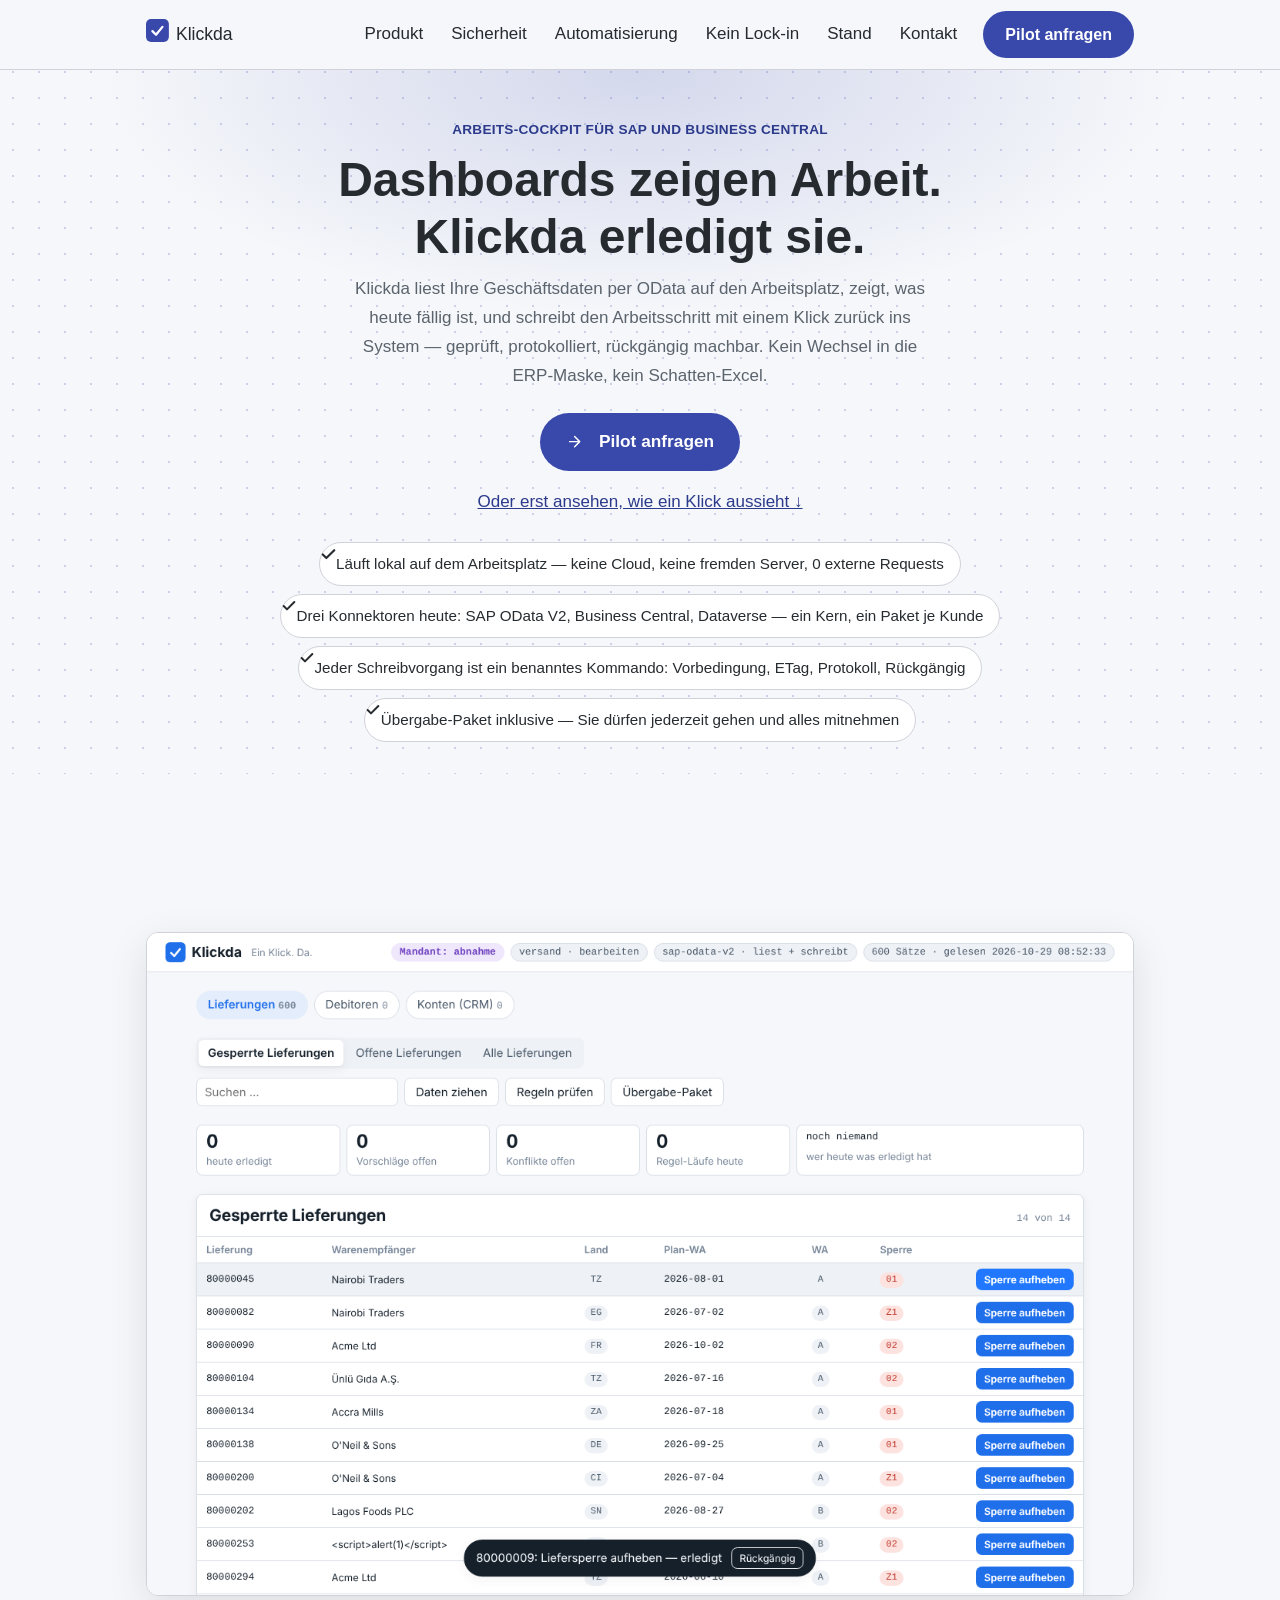
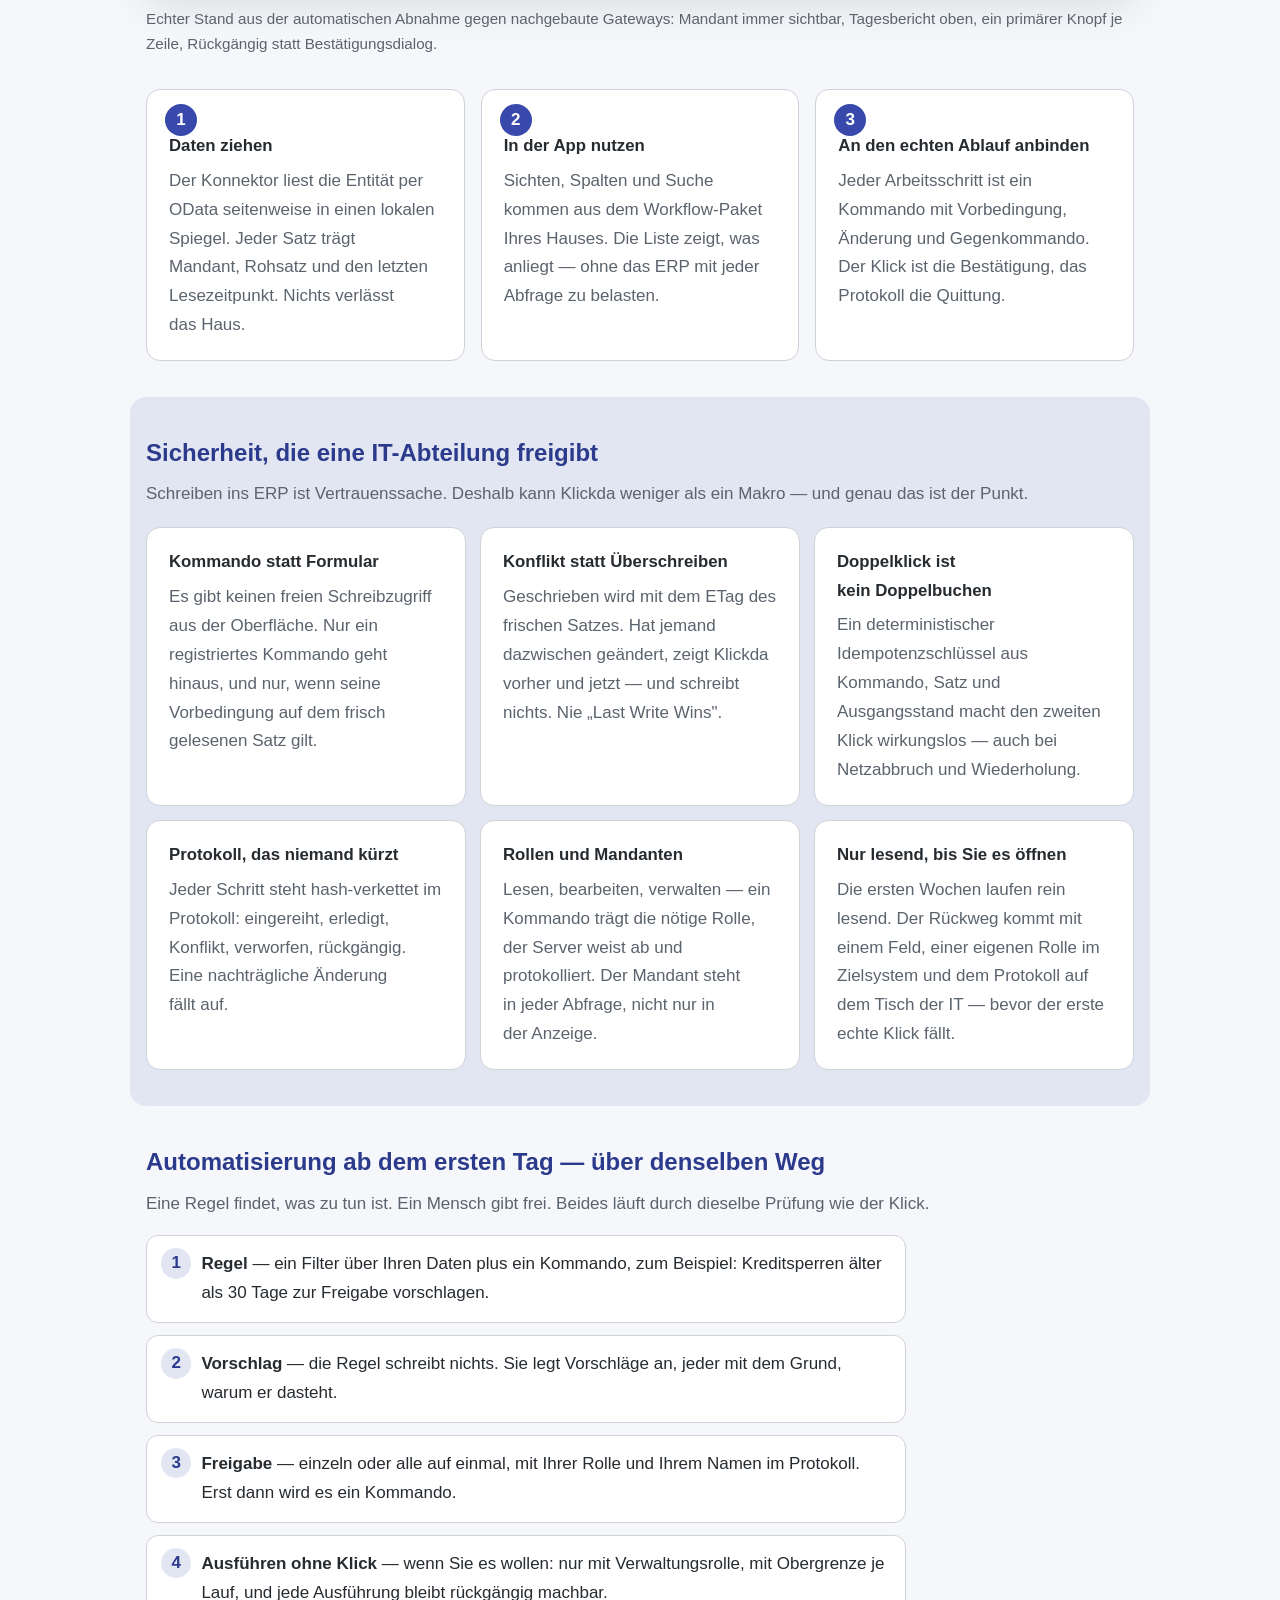
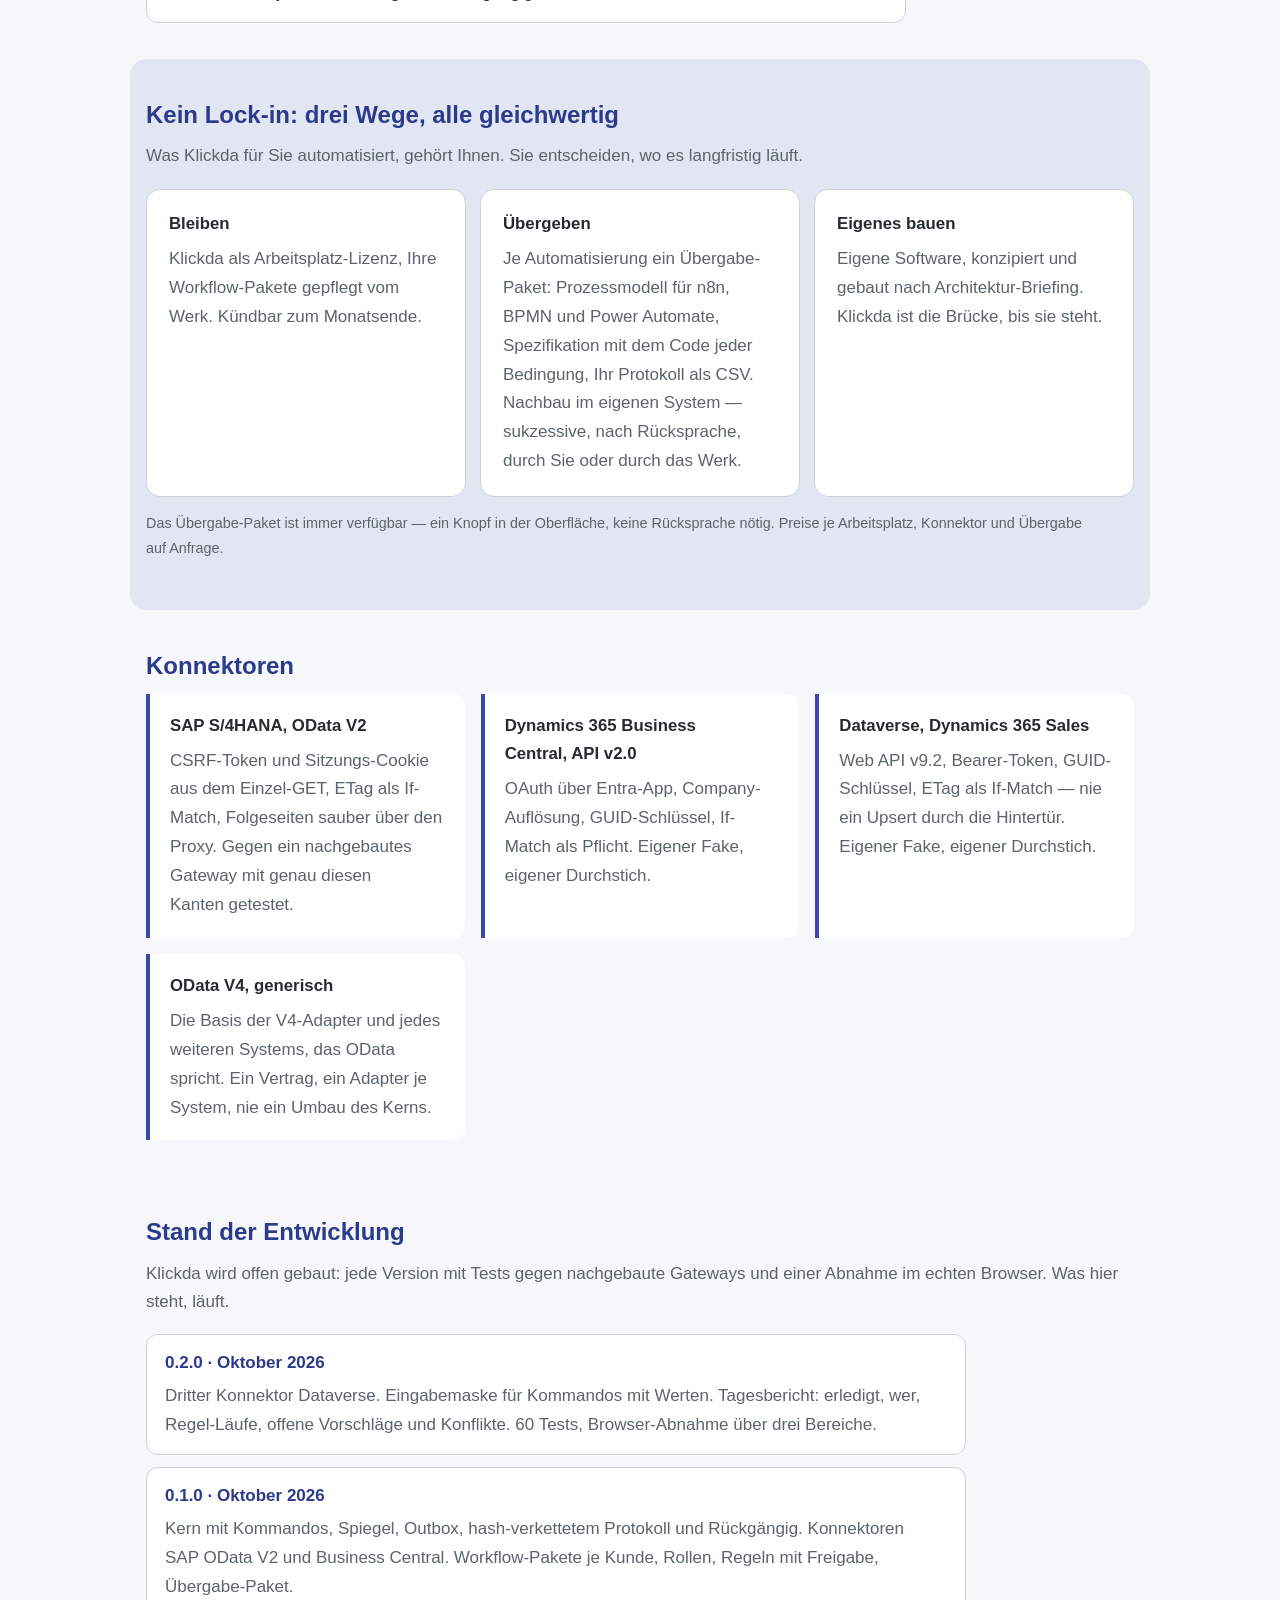
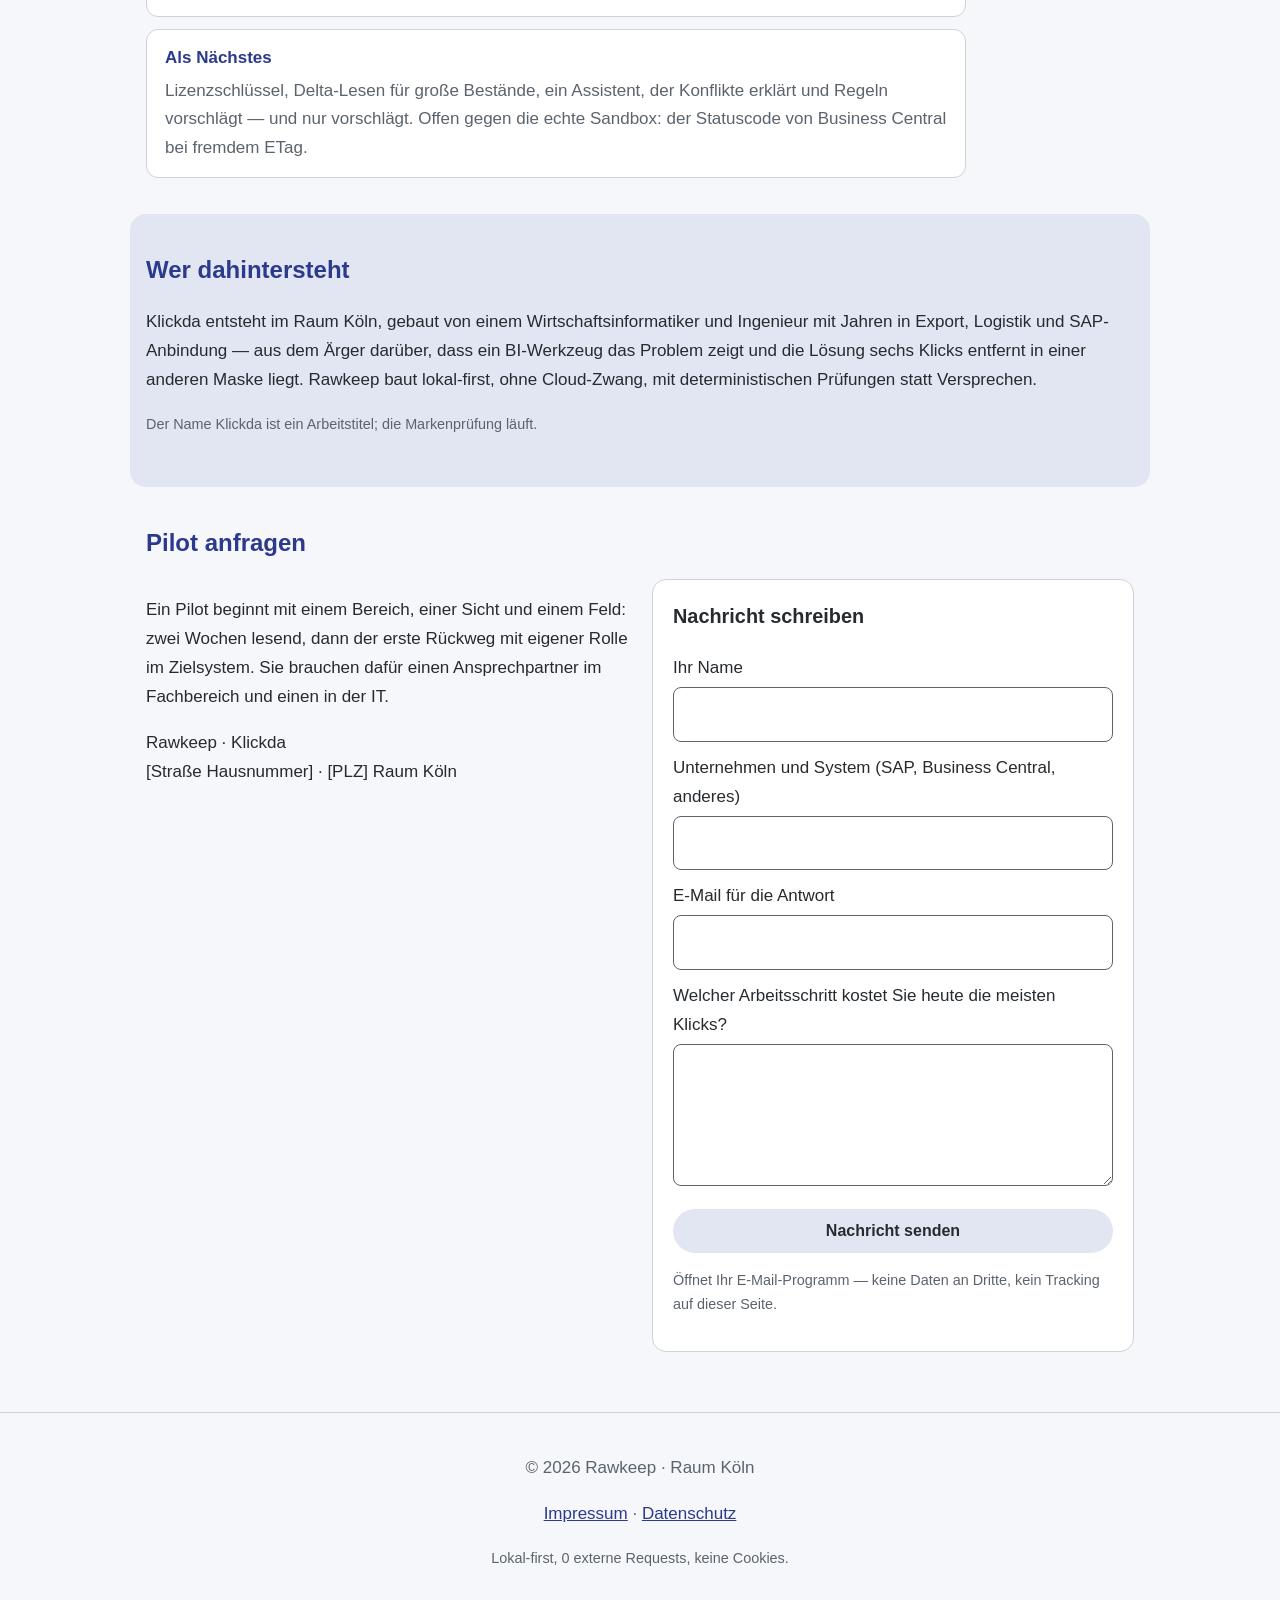
==== index.html @ 349f9cc8 "feat: Stand 0.2.0 — Dataverse, Tagesbericht, Abschnitt Stand der Entwicklung Co-Authored-By: Claude " ====
<!doctype html>
<html lang="de">
<head>
  <meta charset="utf-8">
  <meta name="viewport" content="width=device-width, initial-scale=1">
  <title>Klickda — Ein Klick. Da.</title>
  <meta name="description" content="Klickda liest Ihre SAP- und Business-Central-Daten lokal, zeigt, was heute fällig ist, und erledigt es mit einem Klick — geprüft, protokolliert, rückgängig machbar. Mit Übergabe-Paket: Sie dürfen gehen.">
  <meta property="og:title" content="Klickda — Ein Klick. Da.">
  <meta property="og:description" content="Dashboards zeigen Arbeit. Klickda erledigt sie — per OData zurück ins SAP oder Business Central, geprüft und rückgängig machbar. Kein Lock-in.">
  <meta property="og:type" content="website">
  <link rel="icon" href="favicon.svg" type="image/svg+xml">
  <link rel="manifest" href="site.webmanifest">
  <link rel="stylesheet" href="effects.css">
  <link rel="stylesheet" href="modern.css">
  <link rel="stylesheet" href="styles.css">
  <noscript><style>[data-reveal] { opacity: 1 !important; transform: none !important; }</style></noscript>
  <script type="application/ld+json">
  {
    "@context": "https://schema.org",
    "@type": "WebSite",
    "name": "Klickda",
    "url": "https://rawkeep.github.io/klickda-site/",
    "description": "Arbeits-Cockpit mit OData-Rückweg für SAP und Microsoft Dynamics 365 Business Central.",
    "inLanguage": "de"
  }
  </script>
</head>
<body>
<a class="skip" href="#produkt">Zum Inhalt springen</a>

<header class="kopf" data-nav-shrink>
  <div class="zeile">
    <a class="marke" href="#start" aria-label="Klickda — zur Startseite"><svg class="icon icon-marke" viewBox="0 0 32 32" aria-hidden="true"><rect width="32" height="32" rx="7" fill="currentColor"/><path d="M9 17l5 5 9-11" fill="none" stroke="#fff" stroke-width="3.2" stroke-linecap="round" stroke-linejoin="round"/></svg>Klickda</a>
    <nav aria-label="Hauptnavigation" class="nav" id="nav">
      <a href="#produkt">Produkt</a>
      <a href="#sicherheit">Sicherheit</a>
      <a href="#automatisierung">Automatisierung</a>
      <a href="#wege">Kein Lock-in</a>
      <a href="#stand">Stand</a>
      <a href="#kontakt">Kontakt</a>
    </nav>
    <a class="knopf knopf-primaer kopf-cta" href="#kontakt">Pilot anfragen</a>
    <button class="nav-schalter" aria-expanded="false" aria-controls="nav" id="navSchalter">
      <span class="sr-only">Menü öffnen</span><svg class="icon" viewBox="0 0 24 24" fill="none" stroke="currentColor" stroke-width="2" stroke-linecap="round" aria-hidden="true"><path d="M3 6h18M3 12h18M3 18h18"/></svg>
    </button>
  </div>
</header>

<main id="start">

  <section class="held parallax-buehne bg-glow">
    <div class="bg-punkte" data-parallax="0.25" aria-hidden="true"></div>
    <div class="inhalt">
      <p class="held-ueberzeile">Arbeits-Cockpit für SAP und Business Central</p>
      <h1>Dashboards zeigen Arbeit.<br>Klickda erledigt sie.</h1>
      <p class="held-text">Klickda liest Ihre Geschäftsdaten per OData auf den Arbeitsplatz, zeigt, was heute fällig ist, und schreibt den Arbeitsschritt mit einem Klick zurück ins System — geprüft, protokolliert, rückgängig machbar. Kein Wechsel in die ERP-Maske, kein Schatten-Excel.</p>
      <p class="held-aktion">
        <a class="knopf knopf-primaer knopf-gross" href="#kontakt"><svg class="icon" viewBox="0 0 24 24" fill="none" stroke="currentColor" stroke-width="2" stroke-linecap="round" stroke-linejoin="round" aria-hidden="true"><path d="M5 12h14M12 5l7 7-7 7"/></svg>Pilot anfragen</a>
      </p>
      <p class="held-neben"><a href="#produkt">Oder erst ansehen, wie ein Klick aussieht ↓</a></p>
      <ul class="vertrauen" aria-label="Das zeichnet Klickda aus">
        <li>Läuft lokal auf dem Arbeitsplatz — keine Cloud, keine fremden Server, 0 externe Requests</li>
        <li>Drei Konnektoren heute: SAP OData V2, Business Central, Dataverse — ein Kern, ein Paket je Kunde</li>
        <li>Jeder Schreibvorgang ist ein benanntes Kommando: Vorbedingung, ETag, Protokoll, Rückgängig</li>
        <li>Übergabe-Paket inklusive — Sie dürfen jederzeit gehen und alles mitnehmen</li>
      </ul>
    </div>
  </section>

  <section class="abschnitt" id="produkt">
    <h2 data-reveal>So sieht ein Klick aus</h2>
    <p class="abschnitt-intro" data-reveal>Eine gesperrte Lieferung, ein Knopf „Sperre aufheben", ein Protokolleintrag — und ein „Rückgängig", das die alte Sperre wieder setzt. Keine Nachfrage, kein Formular.</p>
    <figure class="bild" data-reveal>
      <img src="klickda-cockpit.png" width="1280" height="860" alt="Klickda-Oberfläche: Liste gesperrter Lieferungen mit Mandant-Chip, Sichten, Suche und je Zeile dem Knopf „Sperre aufheben"; unten ein Hinweis „Lieferung 80000009: Liefersperre aufheben — erledigt" mit Rückgängig-Knopf." loading="lazy">
      <figcaption>Echter Stand aus der automatischen Abnahme gegen nachgebaute Gateways: Mandant immer sichtbar, Tagesbericht oben, ein primärer Knopf je Zeile, Rückgängig statt Bestätigungsdialog.</figcaption>
    </figure>
    <div class="stufen">
      <article class="karte lift stufe" data-reveal>
        <span class="stufe-nr" aria-hidden="true">1</span>
        <h3>Daten ziehen</h3>
        <p>Der Konnektor liest die Entität per OData seitenweise in einen lokalen Spiegel. Jeder Satz trägt Mandant, Rohsatz und den letzten Lesezeitpunkt. Nichts verlässt das Haus.</p>
      </article>
      <article class="karte lift stufe" data-reveal data-delay="1">
        <span class="stufe-nr" aria-hidden="true">2</span>
        <h3>In der App nutzen</h3>
        <p>Sichten, Spalten und Suche kommen aus dem Workflow-Paket Ihres Hauses. Die Liste zeigt, was anliegt — ohne das ERP mit jeder Abfrage zu belasten.</p>
      </article>
      <article class="karte lift stufe" data-reveal data-delay="2">
        <span class="stufe-nr" aria-hidden="true">3</span>
        <h3>An den echten Ablauf anbinden</h3>
        <p>Jeder Arbeitsschritt ist ein Kommando mit Vorbedingung, Änderung und Gegenkommando. Der Klick ist die Bestätigung, das Protokoll die Quittung.</p>
      </article>
    </div>
  </section>

  <section class="abschnitt abschnitt-hell" id="sicherheit">
    <h2 data-reveal>Sicherheit, die eine IT-Abteilung freigibt</h2>
    <p class="abschnitt-intro" data-reveal>Schreiben ins ERP ist Vertrauenssache. Deshalb kann Klickda weniger als ein Makro — und genau das ist der Punkt.</p>
    <div class="karten karten-sechs">
      <article class="karte" data-reveal><h3>Kommando statt Formular</h3><p>Es gibt keinen freien Schreibzugriff aus der Oberfläche. Nur ein registriertes Kommando geht hinaus, und nur, wenn seine Vorbedingung auf dem frisch gelesenen Satz gilt.</p></article>
      <article class="karte" data-reveal data-delay="1"><h3>Konflikt statt Überschreiben</h3><p>Geschrieben wird mit dem ETag des frischen Satzes. Hat jemand dazwischen geändert, zeigt Klickda vorher und jetzt — und schreibt nichts. Nie „Last Write Wins".</p></article>
      <article class="karte" data-reveal data-delay="2"><h3>Doppelklick ist kein Doppelbuchen</h3><p>Ein deterministischer Idempotenzschlüssel aus Kommando, Satz und Ausgangsstand macht den zweiten Klick wirkungslos — auch bei Netzabbruch und Wiederholung.</p></article>
      <article class="karte" data-reveal><h3>Protokoll, das niemand kürzt</h3><p>Jeder Schritt steht hash-verkettet im Protokoll: eingereiht, erledigt, Konflikt, verworfen, rückgängig. Eine nachträgliche Änderung fällt auf.</p></article>
      <article class="karte" data-reveal data-delay="1"><h3>Rollen und Mandanten</h3><p>Lesen, bearbeiten, verwalten — ein Kommando trägt die nötige Rolle, der Server weist ab und protokolliert. Der Mandant steht in jeder Abfrage, nicht nur in der Anzeige.</p></article>
      <article class="karte" data-reveal data-delay="2"><h3>Nur lesend, bis Sie es öffnen</h3><p>Die ersten Wochen laufen rein lesend. Der Rückweg kommt mit einem Feld, einer eigenen Rolle im Zielsystem und dem Protokoll auf dem Tisch der IT — bevor der erste echte Klick fällt.</p></article>
    </div>
  </section>

  <section class="abschnitt" id="automatisierung">
    <h2 data-reveal>Automatisierung ab dem ersten Tag — über denselben Weg</h2>
    <p class="abschnitt-intro" data-reveal>Eine Regel findet, was zu tun ist. Ein Mensch gibt frei. Beides läuft durch dieselbe Prüfung wie der Klick.</p>
    <ol class="ablauf" data-reveal>
      <li><strong>Regel</strong> — ein Filter über Ihren Daten plus ein Kommando, zum Beispiel: Kreditsperren älter als 30 Tage zur Freigabe vorschlagen.</li>
      <li><strong>Vorschlag</strong> — die Regel schreibt nichts. Sie legt Vorschläge an, jeder mit dem Grund, warum er dasteht.</li>
      <li><strong>Freigabe</strong> — einzeln oder alle auf einmal, mit Ihrer Rolle und Ihrem Namen im Protokoll. Erst dann wird es ein Kommando.</li>
      <li><strong>Ausführen ohne Klick</strong> — wenn Sie es wollen: nur mit Verwaltungsrolle, mit Obergrenze je Lauf, und jede Ausführung bleibt rückgängig machbar.</li>
    </ol>
  </section>

  <section class="abschnitt abschnitt-hell" id="wege">
    <h2 data-reveal>Kein Lock-in: drei Wege, alle gleichwertig</h2>
    <p class="abschnitt-intro" data-reveal>Was Klickda für Sie automatisiert, gehört Ihnen. Sie entscheiden, wo es langfristig läuft.</p>
    <div class="karten">
      <article class="karte lift" data-reveal>
        <h3>Bleiben</h3>
        <p>Klickda als Arbeitsplatz-Lizenz, Ihre Workflow-Pakete gepflegt vom Werk. Kündbar zum Monatsende.</p>
      </article>
      <article class="karte lift" data-reveal data-delay="1">
        <h3>Übergeben</h3>
        <p>Je Automatisierung ein Übergabe-Paket: Prozessmodell für n8n, BPMN und Power Automate, Spezifikation mit dem Code jeder Bedingung, Ihr Protokoll als CSV. Nachbau im eigenen System — sukzessive, nach Rücksprache, durch Sie oder durch das Werk.</p>
      </article>
      <article class="karte lift" data-reveal data-delay="2">
        <h3>Eigenes bauen</h3>
        <p>Eigene Software, konzipiert und gebaut nach Architektur-Briefing. Klickda ist die Brücke, bis sie steht.</p>
      </article>
    </div>
    <p class="hinweis-klein" data-reveal>Das Übergabe-Paket ist immer verfügbar — ein Knopf in der Oberfläche, keine Rücksprache nötig. Preise je Arbeitsplatz, Konnektor und Übergabe auf Anfrage.</p>
  </section>

  <section class="abschnitt" id="konnektoren">
    <h2 data-reveal>Konnektoren</h2>
    <div class="konnektoren" data-reveal>
      <div class="konnektor"><h3>SAP S/4HANA, OData V2</h3><p>CSRF-Token und Sitzungs-Cookie aus dem Einzel-GET, ETag als If-Match, Folgeseiten sauber über den Proxy. Gegen ein nachgebautes Gateway mit genau diesen Kanten getestet.</p></div>
      <div class="konnektor"><h3>Dynamics 365 Business Central, API v2.0</h3><p>OAuth über Entra-App, Company-Auflösung, GUID-Schlüssel, If-Match als Pflicht. Eigener Fake, eigener Durchstich.</p></div>
      <div class="konnektor"><h3>Dataverse, Dynamics 365 Sales</h3><p>Web API v9.2, Bearer-Token, GUID-Schlüssel, ETag als If-Match — nie ein Upsert durch die Hintertür. Eigener Fake, eigener Durchstich.</p></div>
      <div class="konnektor"><h3>OData V4, generisch</h3><p>Die Basis der V4-Adapter und jedes weiteren Systems, das OData spricht. Ein Vertrag, ein Adapter je System, nie ein Umbau des Kerns.</p></div>
    </div>
  </section>

  <section class="abschnitt" id="stand">
    <h2 data-reveal>Stand der Entwicklung</h2>
    <p class="abschnitt-intro" data-reveal>Klickda wird offen gebaut: jede Version mit Tests gegen nachgebaute Gateways und einer Abnahme im echten Browser. Was hier steht, läuft.</p>
    <dl class="stand" data-reveal>
      <div><dt>0.2.0 · Oktober 2026</dt><dd>Dritter Konnektor Dataverse. Eingabemaske für Kommandos mit Werten. Tagesbericht: erledigt, wer, Regel-Läufe, offene Vorschläge und Konflikte. 60 Tests, Browser-Abnahme über drei Bereiche.</dd></div>
      <div><dt>0.1.0 · Oktober 2026</dt><dd>Kern mit Kommandos, Spiegel, Outbox, hash-verkettetem Protokoll und Rückgängig. Konnektoren SAP OData V2 und Business Central. Workflow-Pakete je Kunde, Rollen, Regeln mit Freigabe, Übergabe-Paket.</dd></div>
      <div><dt>Als Nächstes</dt><dd>Lizenzschlüssel, Delta-Lesen für große Bestände, ein Assistent, der Konflikte erklärt und Regeln vorschlägt — und nur vorschlägt. Offen gegen die echte Sandbox: der Statuscode von Business Central bei fremdem ETag.</dd></div>
    </dl>
  </section>

  <section class="abschnitt abschnitt-hell" id="ueber">
    <h2 data-reveal>Wer dahintersteht</h2>
    <p data-reveal>Klickda entsteht im Raum Köln, gebaut von einem Wirtschaftsinformatiker und Ingenieur mit Jahren in Export, Logistik und SAP-Anbindung — aus dem Ärger darüber, dass ein BI-Werkzeug das Problem zeigt und die Lösung sechs Klicks entfernt in einer anderen Maske liegt. Rawkeep baut lokal-first, ohne Cloud-Zwang, mit deterministischen Prüfungen statt Versprechen.</p>
    <p data-reveal class="hinweis-klein">Der Name Klickda ist ein Arbeitstitel; die Markenprüfung läuft.</p>
  </section>

  <section class="abschnitt" id="kontakt">
    <h2 data-reveal>Pilot anfragen</h2>
    <div class="kontakt-raster">
      <div data-reveal>
        <p>Ein Pilot beginnt mit einem Bereich, einer Sicht und einem Feld: zwei Wochen lesend, dann der erste Rückweg mit eigener Rolle im Zielsystem. Sie brauchen dafür einen Ansprechpartner im Fachbereich und einen in der IT.</p>
        <address>
          Rawkeep · Klickda<br>
          [Straße Hausnummer] · [PLZ] Raum Köln
        </address>
      </div>
      <form class="formular" data-schutz action="mailto:[E-Mail eintragen]" method="post" enctype="text/plain" data-reveal>
        <h3>Nachricht schreiben</h3>
        <label for="fName">Ihr Name</label>
        <input id="fName" name="name" type="text" autocomplete="name" required>
        <label for="fFirma">Unternehmen und System (SAP, Business Central, anderes)</label>
        <input id="fFirma" name="firma" type="text" autocomplete="organization" required>
        <label for="fMail">E-Mail für die Antwort</label>
        <input id="fMail" name="email" type="email" autocomplete="email" required>
        <label for="fMsg">Welcher Arbeitsschritt kostet Sie heute die meisten Klicks?</label>
        <textarea id="fMsg" name="nachricht" rows="4"></textarea>
        <button class="knopf knopf-sekundaer" type="submit">Nachricht senden</button>
        <p class="hinweis-klein">Öffnet Ihr E-Mail-Programm — keine Daten an Dritte, kein Tracking auf dieser Seite.</p>
      </form>
    </div>
  </section>

</main>

<footer class="fuss">
  <p>© <span id="jahr">2026</span> Rawkeep · Raum Köln</p>
  <p><a href="impressum.html">Impressum</a> · <a href="datenschutz.html">Datenschutz</a></p>
  <p class="hinweis-klein">Lokal-first, 0 externe Requests, keine Cookies.</p>
</footer>

<script src="main.js"></script>
<script src="effects.js" defer></script>
<script src="formular-schutz.js" defer></script>
</body>
</html>
---- effects.css ----
/* Rawkeep Design-Kit — Basis-Styles zu effects.js + Hintergrund-Muster.
   Alles über CSS-Variablen themebar; kein externes Asset, kein CDN.

   Muster-Klassen erwarten zwei Variablen im :root des Projekts:
     --kit-akzent   (Musterfarbe, z. B. Markenfarbe)
     --kit-flaeche  (Hintergrund-Grundton) */

/* ── Scroll-Reveal ─────────────────────────────────────────────────── */
[data-reveal] {
  opacity: 0;
  transform: translateY(18px);
  transition: opacity .6s ease, transform .6s ease;
}
[data-reveal].sichtbar { opacity: 1; transform: none; }
@media (prefers-reduced-motion: reduce) {
  [data-reveal] { opacity: 1; transform: none; transition: none; }
}

/* ── Hover-Lift für Karten ─────────────────────────────────────────── */
.lift { transition: transform .25s ease, box-shadow .25s ease; }
.lift:hover {
  transform: translateY(-4px);
  box-shadow: 0 12px 28px rgba(0, 0, 0, .10);
}
@media (prefers-reduced-motion: reduce) { .lift, .lift:hover { transform: none; } }

/* ── Navigation schrumpft beim Scrollen (data-nav-shrink) ──────────── */
[data-nav-shrink] { transition: padding .25s ease, box-shadow .25s ease; }
[data-nav-shrink].geschrumpft { box-shadow: 0 2px 14px rgba(0, 0, 0, .08); }

/* ── Hintergrund-Muster (reine CSS-Gradients — 0 Bytes Bilddaten) ──── */
.bg-verlauf {
  background: linear-gradient(160deg,
    var(--kit-flaeche, #faf7f2) 0%,
    color-mix(in srgb, var(--kit-akzent, #888) 12%, var(--kit-flaeche, #faf7f2)) 55%,
    var(--kit-flaeche, #faf7f2) 100%);
}
.bg-punkte {
  background-image: radial-gradient(
    color-mix(in srgb, var(--kit-akzent, #888) 22%, transparent) 1.5px, transparent 1.5px);
  background-size: 26px 26px;
}
.bg-wellen {
  background-image: repeating-linear-gradient(-35deg,
    color-mix(in srgb, var(--kit-akzent, #888) 8%, transparent) 0 2px,
    transparent 2px 18px);
}
.bg-glow {
  background:
    radial-gradient(60% 50% at 50% 0%,
      color-mix(in srgb, var(--kit-akzent, #888) 18%, transparent), transparent 70%),
    var(--kit-flaeche, #faf7f2);
}

/* ── Parallax-Bühne: Ebenen sauber beschneiden ─────────────────────── */
.parallax-buehne { position: relative; overflow: hidden; }
.parallax-buehne > [data-parallax] {
  position: absolute; inset: -20% 0; z-index: 0; pointer-events: none;
  will-change: transform;
}
.parallax-buehne > .inhalt { position: relative; z-index: 1; }
---- modern.css ----
/* Rawkeep Design-Kit — modern.css (2026)
   ──────────────────────────────────────────────────────────────────────
   Was heutige Browser können und wir bisher liegen ließen. Alles hier ist
   **Progressive Enhancement**: Fehlt ein Feature, sieht die Seite aus wie
   vorher — nichts bricht. Und alles ist nativ: 0 KB Bibliothek, 0 CDN.

   Nach effects.css einbinden:
     <link rel="stylesheet" href="effects.css">
     <link rel="stylesheet" href="modern.css">

   Die vier großen Gewinne:
   1. Scroll-Animationen OHNE JavaScript (animation-timeline) — läuft auf
      dem Compositor, also flüssig auch auf schwachen Geräten.
   2. Dark Mode ab Werk (light-dark()) — eine Zeile statt zwei Paletten.
   3. Weiche Seitenwechsel (View Transitions) — auch ohne Framework.
   4. Typografie, die sich selbst umbricht (text-wrap: balance/pretty).
────────────────────────────────────────────────────────────────────── */

/* ── 0. Farbraum: OKLCH statt HEX ──────────────────────────────────────
   OKLCH ist wahrnehmungsgleich: gleiche Lightness = gleich hell für das
   Auge. Damit lassen sich Paletten rechnerisch ableiten, ohne dass eine
   Stufe „schmutzig" wirkt — bei HEX/HSL passiert genau das.
   Die Marken-Variablen bleiben; hier entstehen nur Ableitungen daraus. */
@supports (color: oklch(0.5 0.1 250)) {
  :root {
    /* Aufhellen/Abdunkeln ohne Farbstich — Basis für Hover, Ränder, Flächen */
    --kit-akzent-hell: color-mix(in oklch, var(--kit-akzent, #888) 55%, white);
    --kit-akzent-dunkel: color-mix(in oklch, var(--kit-akzent, #888) 80%, black);
    --kit-akzent-zart: color-mix(in oklch, var(--kit-akzent, #888) 12%, transparent);
  }
}

/* ── 1. Dark Mode ab Werk ──────────────────────────────────────────────
   light-dark() liefert beide Werte in EINER Deklaration. Voraussetzung ist
   `color-scheme` — das schaltet auch Formularfelder, Scrollbalken und
   Auswahlfarben des Browsers mit um (das vergessen die meisten). */
@supports (color: light-dark(white, black)) {
  :root {
    color-scheme: light dark;
    --kit-flaeche-auto: light-dark(var(--kit-flaeche, #faf7f2), oklch(0.18 0.01 260));
    --kit-tinte-auto: light-dark(oklch(0.25 0.02 260), oklch(0.94 0.01 260));
    --kit-karte-auto: light-dark(white, oklch(0.23 0.012 260));
    --kit-linie-auto: light-dark(oklch(0.9 0.01 60), oklch(0.32 0.012 260));
  }
  /* Opt-in: Klasse ans <html>, dann übernehmen die Flächen den Auto-Wert.
     Bewusst NICHT global erzwungen — bestehende Seiten bleiben unberührt. */
  html.auto-theme body {
    background: var(--kit-flaeche-auto);
    color: var(--kit-tinte-auto);
  }
  html.auto-theme .karte { background: var(--kit-karte-auto); border-color: var(--kit-linie-auto); }
}

/* ── 2. Scroll-Animationen ohne JavaScript ─────────────────────────────
   `animation-timeline: view()` koppelt eine Animation an die Sichtbarkeit
   des Elements. Der Browser rechnet das auf dem Compositor — kein
   IntersectionObserver, kein Scroll-Listener, kein Ruckeln.
   Fallback: Ohne Unterstützung greift weiter effects.js (data-reveal). */
@supports (animation-timeline: view()) {
  @media (prefers-reduced-motion: no-preference) {
    /* Einblenden beim Hereinscrollen — übernimmt data-reveal von effects.js.
       Gleiches Attribut, andere Technik: bestehende Seiten profitieren
       sofort, ohne dass eine Zeile HTML geändert werden muss. */
    [data-reveal] {
      animation: kit-auftauchen linear both;
      animation-timeline: view();
      /* Start, wenn 15 % unterhalb der Kante; fertig bei 40 % Sichtbarkeit */
      animation-range: entry 15% cover 40%;
    }
    /* data-delay staffelt weiterhin — nativ über einen späteren Startpunkt */
    [data-reveal][data-delay="1"] { animation-range: entry 22% cover 46%; }
    [data-reveal][data-delay="2"] { animation-range: entry 29% cover 52%; }

    /* Parallax ohne JS: Ebene wandert langsamer als der Scroll */
    .parallax-buehne > [data-parallax] {
      animation: kit-parallax linear both;
      animation-timeline: view();
      animation-range: cover;
    }

    /* Lesefortschritt am Seitenkopf — eine Zeile statt eines Skripts */
    [data-fortschritt] {
      transform-origin: 0 50%;
      animation: kit-fortschritt linear both;
      animation-timeline: scroll(root block);
    }

    /* Sticky-Szene: Element bleibt stehen und skaliert sanft mit */
    [data-buehne] {
      animation: kit-buehne linear both;
      animation-timeline: view();
      animation-range: entry 0% exit 100%;
    }
  }
}

@keyframes kit-auftauchen {
  from { opacity: 0; transform: translateY(22px); }
  to { opacity: 1; transform: none; }
}
@keyframes kit-parallax {
  from { transform: translateY(-8%); }
  to { transform: translateY(8%); }
}
@keyframes kit-fortschritt {
  from { transform: scaleX(0); }
  to { transform: scaleX(1); }
}
@keyframes kit-buehne {
  from { opacity: 0; transform: scale(0.96); }
  20%, 80% { opacity: 1; transform: none; }
  to { opacity: 0.35; transform: scale(0.98); }
}

/* ── 3. Weiche Seitenwechsel (View Transitions für klassische Seiten) ───
   Gilt für ganz normale Links zwischen HTML-Seiten — kein Framework, kein
   Router. Browser ohne Unterstützung springen wie immer hart um. */
@view-transition { navigation: auto; }

@media (prefers-reduced-motion: no-preference) {
  ::view-transition-old(root) { animation: kit-raus .18s ease both; }
  ::view-transition-new(root) { animation: kit-rein .28s ease both; }
}
@keyframes kit-raus { to { opacity: 0; } }
@keyframes kit-rein { from { opacity: 0; transform: translateY(8px); } }

/* Elemente, die über Seiten hinweg „mitwandern" sollen (Logo, Held-Bild):
   gleicher Name auf beiden Seiten ⇒ der Browser morpht sie ineinander. */
.marke { view-transition-name: marke; }

/* ── 4. Typografie, die sich selbst umbricht ───────────────────────────
   `balance` verteilt Überschriften gleichmäßig auf die Zeilen (max. ~6),
   `pretty` verhindert Schusterjungen im Fließtext. Kostenlos, sofort
   sichtbar — der billigste Qualitätsgewinn überhaupt. */
h1, h2, h3, .held h1, blockquote { text-wrap: balance; }
p, li, figcaption, .abschnitt-intro { text-wrap: pretty; }

/* Fließende Schriftgrößen ohne Media-Queries.
   clamp(Minimum, Wunsch, Maximum) — skaliert stufenlos mit dem Viewport. */
:root {
  --kit-h1: clamp(2rem, 1.4rem + 3vw, 3.4rem);
  --kit-h2: clamp(1.35rem, 1.1rem + 1.2vw, 1.9rem);
  --kit-text: clamp(1rem, 0.97rem + 0.15vw, 1.12rem);
}
.held h1, .fluid h1 { font-size: var(--kit-h1); line-height: 1.12; }
.fluid h2 { font-size: var(--kit-h2); }
.fluid { font-size: var(--kit-text); }

/* ── 5. Container Queries — Komponenten statt Seiten denken ────────────
   Eine Karte weiß nicht, wie breit das Fenster ist — sie soll wissen, wie
   viel Platz SIE hat. Dadurch funktioniert dieselbe Karte in Sidebar und
   Hauptspalte, ohne Sonderfälle. */
@supports (container-type: inline-size) {
  .karten, .preis-raster, .kpi-raster { container-type: inline-size; }

  @container (min-width: 34rem) {
    .karte.breit { display: grid; grid-template-columns: auto 1fr; gap: 1rem; }
  }
  @container (max-width: 22rem) {
    .karte { padding: 14px 16px; }
    .karte h3 { font-size: 1rem; }
  }
}

/* ── 6. Sanftes Erscheinen für Dialoge und Popover ─────────────────────
   @starting-style beschreibt den Zustand VOR dem ersten Frame; zusammen
   mit `transition-behavior: allow-discrete` lassen sich damit Elemente
   animieren, die von display:none kommen — bisher nur mit JS möglich. */
@supports (transition-behavior: allow-discrete) {
  [popover], dialog {
    opacity: 0;
    transform: translateY(6px);
    transition: opacity .2s ease, transform .2s ease, overlay .2s allow-discrete,
      display .2s allow-discrete;
  }
  [popover]:popover-open, dialog[open] { opacity: 1; transform: none; }
  @starting-style {
    [popover]:popover-open, dialog[open] { opacity: 0; transform: translateY(6px); }
  }
}

/* ── 7. Formularfelder, die mitwachsen ─────────────────────────────────
   `field-sizing: content` lässt Textareas mit dem Inhalt wachsen —
   der klassische „Textarea-Resize per JS" entfällt komplett. */
@supports (field-sizing: content) {
  textarea.waechst { field-sizing: content; min-height: 3lh; max-height: 12lh; }
}

/* ── 8. :has() — der Eltern-Selektor ───────────────────────────────────
   Erlaubt Regeln, für die bisher eine JS-Klasse nötig war. */
@supports selector(:has(*)) {
  /* Karte mit Bild bekommt engeren Innenabstand oben */
  .karte:has(> img:first-child) { padding-top: 0; overflow: hidden; }
  /* Formular mit Fehlermeldung hebt sich ab */
  form:has(.formular-meldung[data-art="fehler"]) { outline: 2px solid #c5221f; outline-offset: 4px; }
  /* Menü offen ⇒ Seite nicht scrollen (ohne JS-Klasse am body) */
  body:has(.nav-schalter[aria-expanded="true"]) { overflow: hidden; }
}

/* ── 9. Rendering-Performance für lange Seiten ─────────────────────────
   `content-visibility: auto` überspringt das Rendern von Bereichen weit
   außerhalb des Sichtfelds. contain-intrinsic-size verhindert dabei
   Sprünge in der Scrollleiste. */
@supports (content-visibility: auto) {
  .abschnitt-lazy { content-visibility: auto; contain-intrinsic-size: auto 600px; }
}

/* ── 10. Fokus, der niemandem wehtut ───────────────────────────────────
   :focus-visible zeigt den Rahmen nur bei Tastaturbedienung — Mausklicks
   bleiben ruhig, Tastaturnutzer sehen trotzdem immer, wo sie sind. */
:where(a, button, input, select, textarea, [tabindex]):focus-visible {
  outline: 3px solid var(--kit-akzent, #1d4ed8);
  outline-offset: 2px;
  border-radius: 4px;
}

/* Bilder verhalten sich vernünftig, ohne dass man daran denken muss. */
:where(img, video, svg) { max-inline-size: 100%; block-size: auto; }
:where(img[loading="lazy"]) { background: var(--kit-akzent-zart, transparent); }
---- styles.css ----
/* Klickda — generiert von der Rawkeep Kundenseiten-Fabrik.
   Design-Tokens aus dem Branchen-Profil; mobile-first, AA-Kontraste,
   Touch-Ziele ≥ 44 px, Systemschriften, prefers-reduced-motion respektiert. */

:root {
  --flaeche: #f5f7fa;
  --karte: #ffffff;
  --tinte: #262b30;
  --grau: #5b636d;
  --linie: color-mix(in srgb, var(--akzent) 12%, #e6e4df);
  --akzent: #3949ab;
  --akzent-dunkel: #2c3a8c;
  --weich: color-mix(in srgb, var(--akzent) 10%, var(--flaeche));
  --fokus: #1d4ed8;
  --kit-akzent: var(--akzent);
  --kit-flaeche: var(--flaeche);
}

* { box-sizing: border-box; }
html { scroll-behavior: smooth; }
body {
  margin: 0; background: var(--flaeche); color: var(--tinte);
  font: 17px/1.7 -apple-system, "Segoe UI", Roboto, "Noto Sans", sans-serif;
}
h1, h2, .marke { font-family: inherit; }

.sr-only {
  position: absolute; width: 1px; height: 1px; overflow: hidden;
  clip: rect(0 0 0 0); white-space: nowrap;
}
.skip {
  position: absolute; left: -999px; top: 0; background: var(--akzent);
  color: #fff; padding: 10px 16px; z-index: 20;
}
.skip:focus { left: 8px; }
a:focus-visible, button:focus-visible, input:focus-visible, textarea:focus-visible {
  outline: 3px solid var(--fokus); outline-offset: 2px;
}
@media (prefers-reduced-motion: reduce) {
  html { scroll-behavior: auto; }
  * { animation: none !important; transition: none !important; }
}

/* Icons: Inline-SVG statt Emoji (Werksregel) — Groesse folgt der Schrift,
   Farbe folgt currentColor, damit sie in jedem Theme sitzen. */
.icon { width: 1em; height: 1em; flex: none; vertical-align: -0.125em; margin-right: .45em; }
.knopf { display: inline-flex; align-items: center; }

/* Haken der Vertrauensliste als CSS-Icon: so ueberlebt er, wenn jemand
   den Platzhaltertext ueberschreibt, und zaehlt nicht als Emoji. */
.vertrauen li { list-style: none; padding-left: 1.6em; position: relative; }
.vertrauen li::before {
  content: ""; position: absolute; left: 0; top: .2em; width: 1.1em; height: 1.1em;
  background: currentColor;
  -webkit-mask: var(--haken) center/contain no-repeat;
          mask: var(--haken) center/contain no-repeat;
}
:root { --haken: url("data:image/svg+xml,%3Csvg xmlns='http://www.w3.org/2000/svg' viewBox='0 0 24 24' fill='none' stroke='%23000' stroke-width='3' stroke-linecap='round' stroke-linejoin='round'%3E%3Cpath d='M20 6 9 17l-5-5'/%3E%3C/svg%3E"); }

/* Sprungziele nicht unter den klebenden Kopf schieben: ohne das landet
   die Ueberschrift beim Klick auf einen Anker hinter der Leiste und der
   Besucher faengt mitten im Absatz zu lesen an. */
:target, main[id], section[id], [id]:where(h1, h2, h3) { scroll-margin-top: 5rem; }

/* Kopf */
.kopf {
  position: sticky; top: 0; z-index: 10;
  background: color-mix(in srgb, var(--flaeche) 96%, transparent);
  border-bottom: 1px solid var(--linie); backdrop-filter: blur(4px);
}
.zeile {
  max-width: 1020px; margin: 0 auto; padding: 10px 16px;
  display: flex; align-items: center; gap: 14px;
}
.marke { color: var(--tinte); text-decoration: none; font-size: 1.1rem; margin-right: auto; }
.nav { display: none; gap: 4px; }
.nav a {
  color: var(--tinte); text-decoration: none; padding: 10px 12px;
  border-radius: 8px; min-height: 44px; display: inline-flex; align-items: center;
}
.nav a:hover { background: var(--weich); }
.nav-schalter {
  border: 1px solid var(--linie); background: var(--karte); border-radius: 8px;
  font-size: 1.3rem; width: 44px; height: 44px; cursor: pointer;
}
.nav.offen { display: flex; flex-direction: column; position: absolute;
  right: 12px; top: 60px; background: var(--karte); border: 1px solid var(--linie);
  border-radius: 12px; padding: 8px; box-shadow: 0 8px 24px rgba(0,0,0,.12); }

/* Sprach-Umschalter (nur bei mehrsprachigen Seiten eingesetzt) */
.sprachen { display: flex; gap: 4px; }
.sprachen button {
  min-width: 44px; min-height: 44px; border-radius: 8px; cursor: pointer;
  border: 1px solid var(--linie); background: var(--karte); color: var(--tinte);
  font: inherit; font-size: .9rem;
}
.sprachen button[aria-pressed="true"] { background: var(--akzent); color: #fff; }

/* Knöpfe */
.knopf {
  display: inline-flex; align-items: center; justify-content: center; gap: 8px;
  min-height: 44px; padding: 10px 22px; border-radius: 999px;
  text-decoration: none; font-weight: 600; border: none; cursor: pointer;
  font-size: 1rem;
}
.knopf-primaer { background: var(--akzent); color: #fff; }
.knopf-primaer:hover { background: var(--akzent-dunkel); }
.knopf-sekundaer { background: var(--weich); color: var(--tinte); }
.knopf-gross { font-size: 1.08rem; padding: 14px 26px; }
.kopf-cta { display: none; }

/* Hero */
.held { text-align: center; padding: 48px 16px 32px; }
.held .inhalt { max-width: 980px; margin: 0 auto; }
.held h1 { font-size: 2.2rem; line-height: 1.2; margin: 0 0 .6rem; }
.held-text { max-width: 36rem; margin: 0 auto 1.4rem; color: var(--grau); }
.held-aktion { margin: 0 0 .5rem; }
.held-neben a { color: var(--akzent-dunkel); }
.vertrauen {
  list-style: none; padding: 0; margin: 1.6rem 0 0;
  display: flex; flex-wrap: wrap; justify-content: center; gap: 8px;
}
.vertrauen li {
  background: var(--karte); border: 1px solid var(--linie);
  border-radius: 999px; padding: 8px 16px; font-size: .95rem;
}

/* Abschnitte */
.abschnitt { max-width: 1020px; margin: 0 auto; padding: 36px 16px; }
.abschnitt h2 { font-size: 1.5rem; margin: 0 0 .4rem; color: var(--akzent-dunkel); }
.abschnitt-intro { color: var(--grau); margin-top: 0; }

.karten { display: grid; grid-template-columns: 1fr; gap: 14px; margin-top: 18px; }
.karte {
  background: var(--karte); border: 1px solid var(--linie);
  border-radius: 14px; padding: 20px 22px;
}
.karte h3 { margin: 0 0 .4rem; font-size: 1.05rem; }
.karte p { margin: 0; color: var(--grau); }

/* Tabellen */
.preise, .zeiten { width: 100%; border-collapse: collapse; margin-top: 12px; }
.preise th, .preise td, .zeiten th, .zeiten td {
  text-align: left; padding: 12px 8px; border-bottom: 1px solid var(--linie);
}
.preise td, .zeiten td { text-align: right; font-variant-numeric: tabular-nums; white-space: nowrap; }
.preise th, .zeiten th { font-weight: 500; }
.hinweis-klein { color: var(--grau); font-size: .9rem; }

/* Kontakt */
.kontakt-raster { display: grid; grid-template-columns: 1fr; gap: 24px; margin-top: 16px; }
address { font-style: normal; margin: 12px 0; }
.formular {
  background: var(--karte); border: 1px solid var(--linie);
  border-radius: 14px; padding: 20px;
}
.formular h3 { margin-top: 0; }
.formular label { display: block; margin: 12px 0 4px; font-weight: 500; }
.formular input, .formular textarea {
  width: 100%; padding: 12px; font: inherit; border: 1px solid var(--grau);
  border-radius: 8px; background: #fff; color: var(--tinte); min-height: 44px;
}
.formular button { margin-top: 14px; width: 100%; }

/* Fuß */
.fuss {
  border-top: 1px solid var(--linie); margin-top: 24px;
  padding: 24px 16px 40px; text-align: center; color: var(--grau);
}
.fuss a { color: var(--akzent-dunkel); }

@media (min-width: 720px) {
  .nav { display: flex; }
  .kopf-cta { display: inline-flex; }
  .nav-schalter { display: none; }
  .held h1 { font-size: 3rem; }
  .karten { grid-template-columns: 1fr 1fr 1fr; }
  .kontakt-raster { grid-template-columns: 1fr 1fr; }
}

/* ── Klickda-Ergänzungen (Produkt-Showcase) ─────────────────────────── */
.icon-marke { width: 1.3em; height: 1.3em; color: var(--akzent); margin-right: .4em; }
.held-ueberzeile { margin: 0 0 .6rem; color: var(--akzent-dunkel); font-weight: 600; letter-spacing: .02em; text-transform: uppercase; font-size: .85rem; }
.held h1 { text-wrap: balance; }
.abschnitt-hell { background: var(--weich); border-radius: 16px; }
.bild { margin: 0 0 2rem; }
.bild img { width: 100%; height: auto; display: block; border-radius: 12px; border: 1px solid var(--linie); box-shadow: 0 12px 40px rgb(0 0 0 / .10); }
.bild figcaption { color: var(--grau); font-size: .95rem; margin-top: .6rem; text-wrap: pretty; }
.stufen { display: grid; gap: 16px; }
.stufe { position: relative; padding-top: 2.6rem; }
.stufe-nr { position: absolute; top: 14px; left: 18px; width: 2rem; height: 2rem; border-radius: 50%; background: var(--akzent); color: #fff; display: grid; place-items: center; font-weight: 700; }
.karten-sechs { grid-template-columns: 1fr; }
.ablauf { counter-reset: schritt; list-style: none; padding: 0; margin: 0; display: grid; gap: 12px; max-width: 760px; }
.ablauf li { counter-increment: schritt; position: relative; padding: 14px 16px 14px 3.4rem; background: var(--karte); border: 1px solid var(--linie); border-radius: 12px; }
.ablauf li::before { content: counter(schritt); position: absolute; left: 14px; top: 12px; width: 1.9rem; height: 1.9rem; border-radius: 50%; background: var(--weich); color: var(--akzent-dunkel); display: grid; place-items: center; font-weight: 700; }
.konnektoren { display: grid; gap: 16px; }
.konnektor { padding: 18px 20px; border-left: 4px solid var(--akzent); background: var(--karte); border-radius: 0 12px 12px 0; }
.konnektor h3 { margin: 0 0 .4rem; font-size: 1.05rem; }
.konnektor p { margin: 0; color: var(--grau); }
@media (min-width: 720px) {
  .stufen { grid-template-columns: repeat(3, 1fr); }
  .karten-sechs { grid-template-columns: repeat(3, 1fr); }
  .konnektoren { grid-template-columns: repeat(3, 1fr); }
}

.stand { margin: 0; display: grid; gap: 12px; max-width: 820px; }
.stand > div { background: var(--karte); border: 1px solid var(--linie); border-radius: 12px; padding: 14px 18px; }
.stand dt { font-weight: 700; color: var(--akzent-dunkel); margin-bottom: 4px; }
.stand dd { margin: 0; color: var(--grau); text-wrap: pretty; }
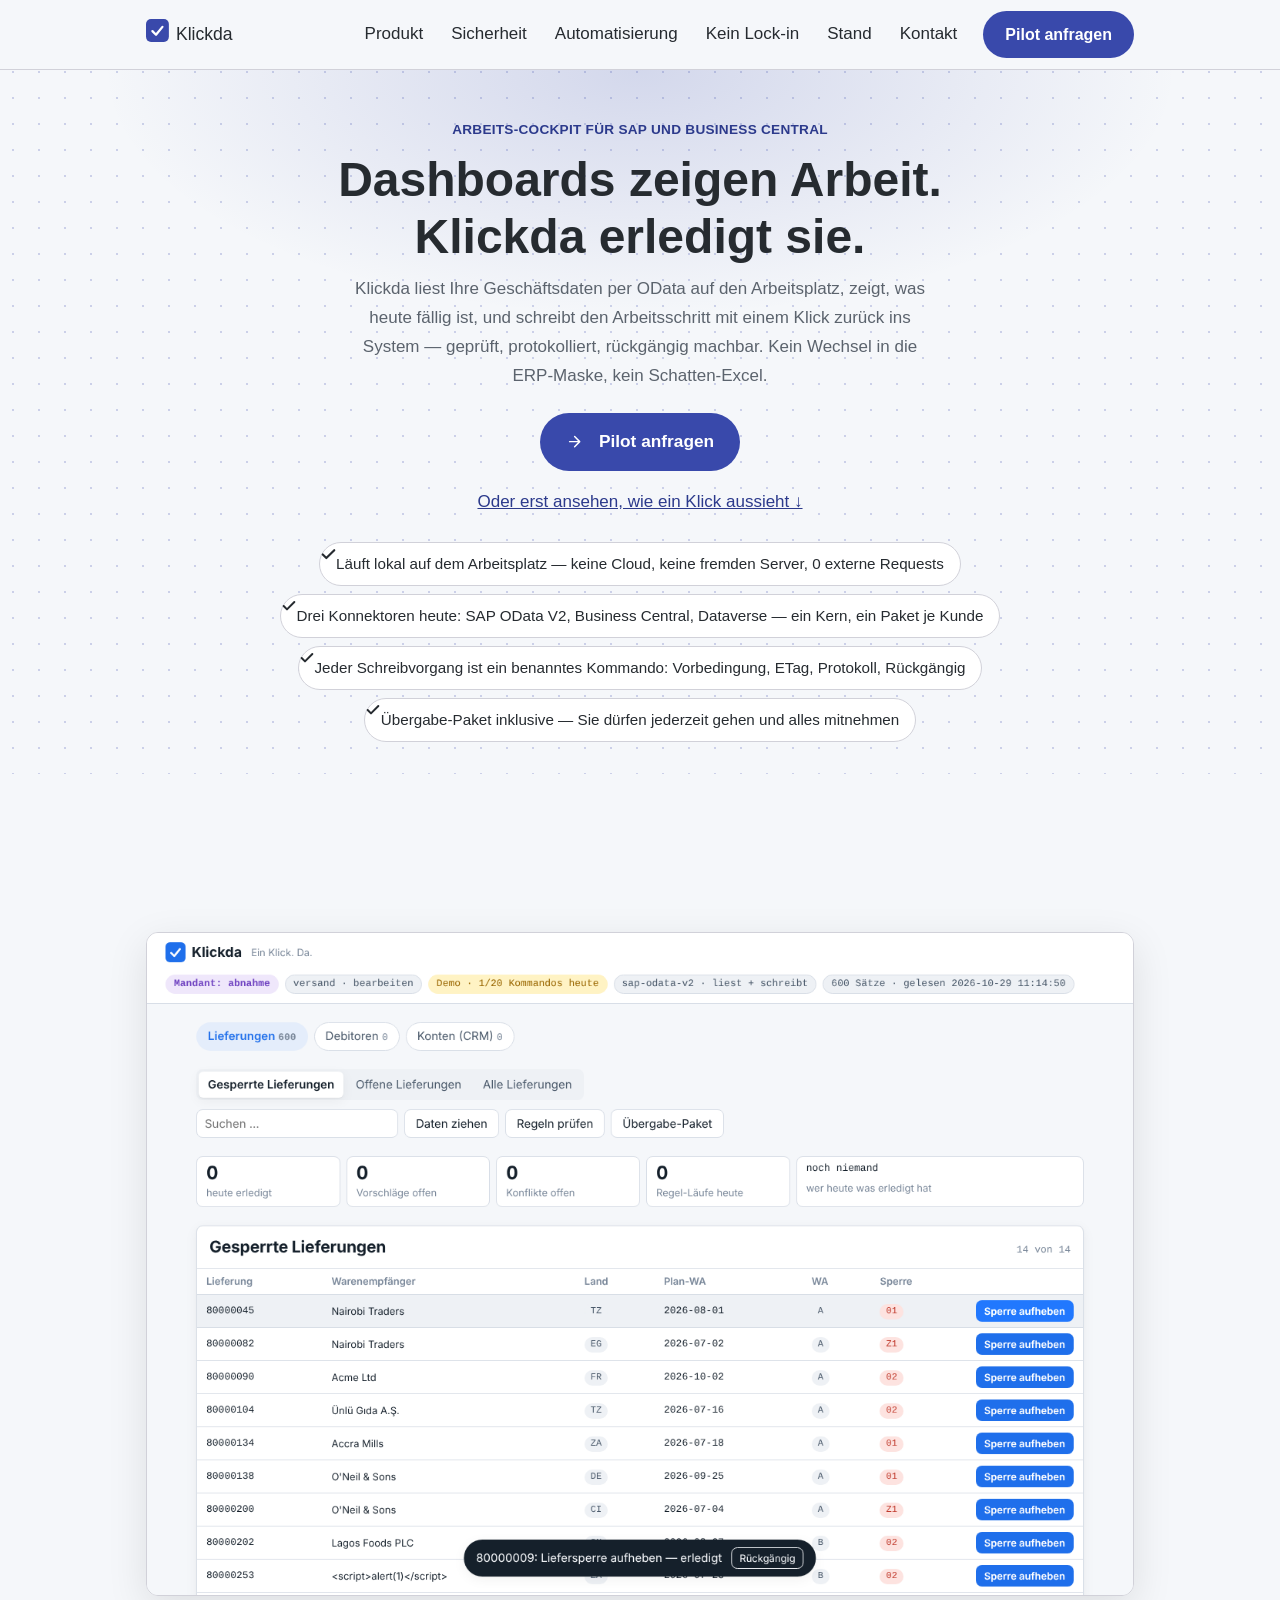
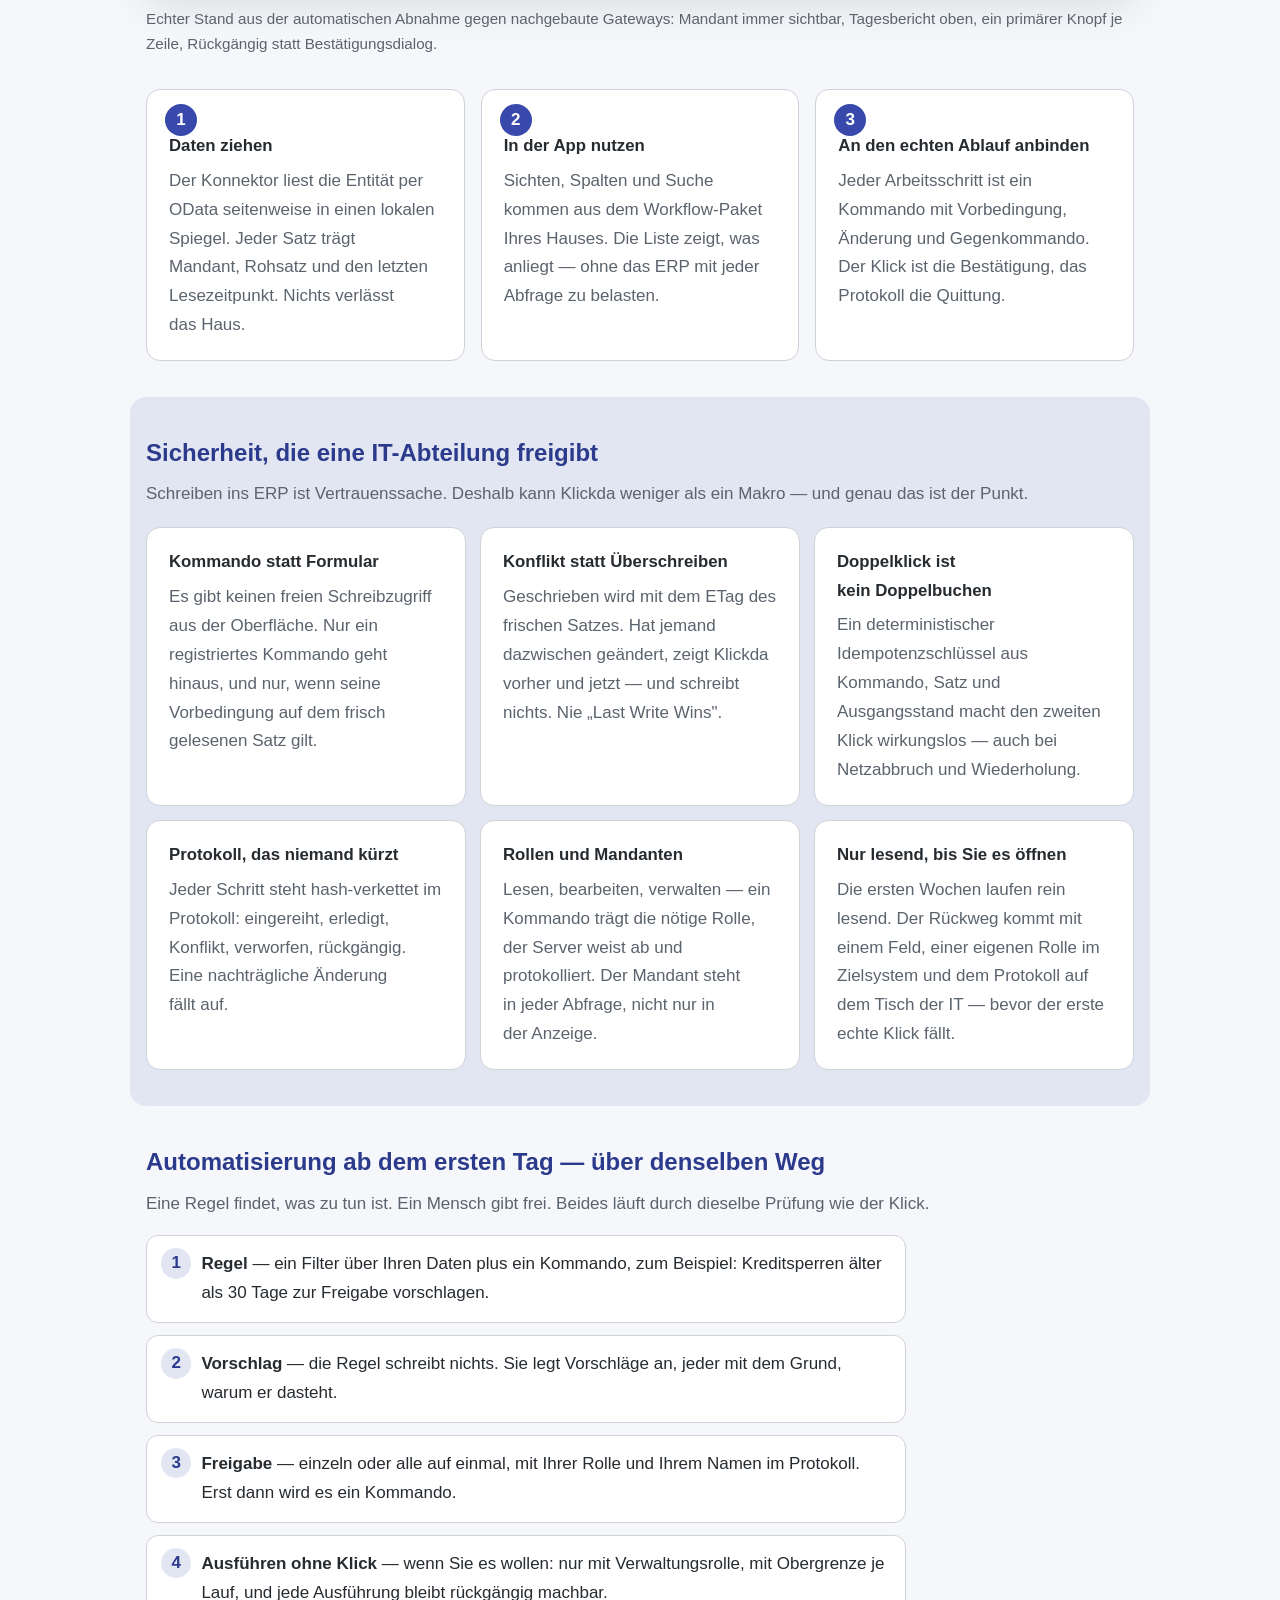
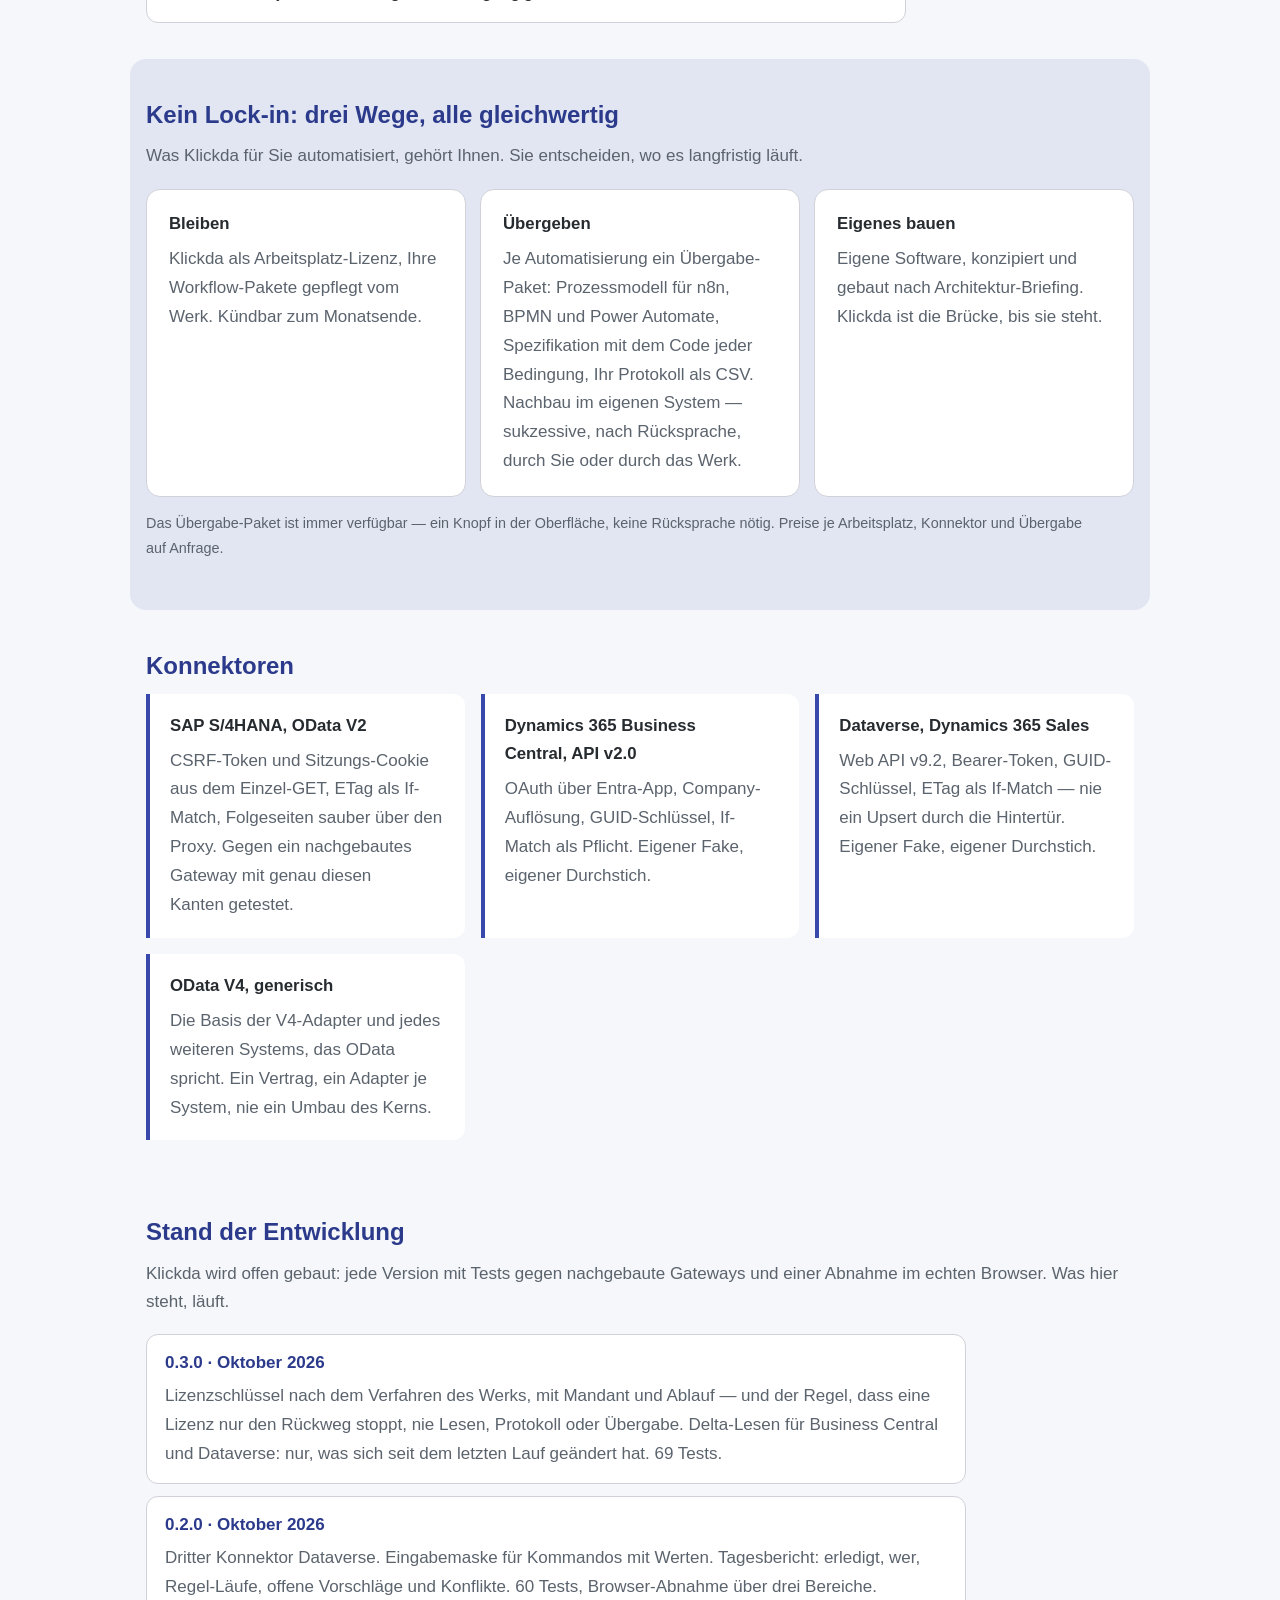
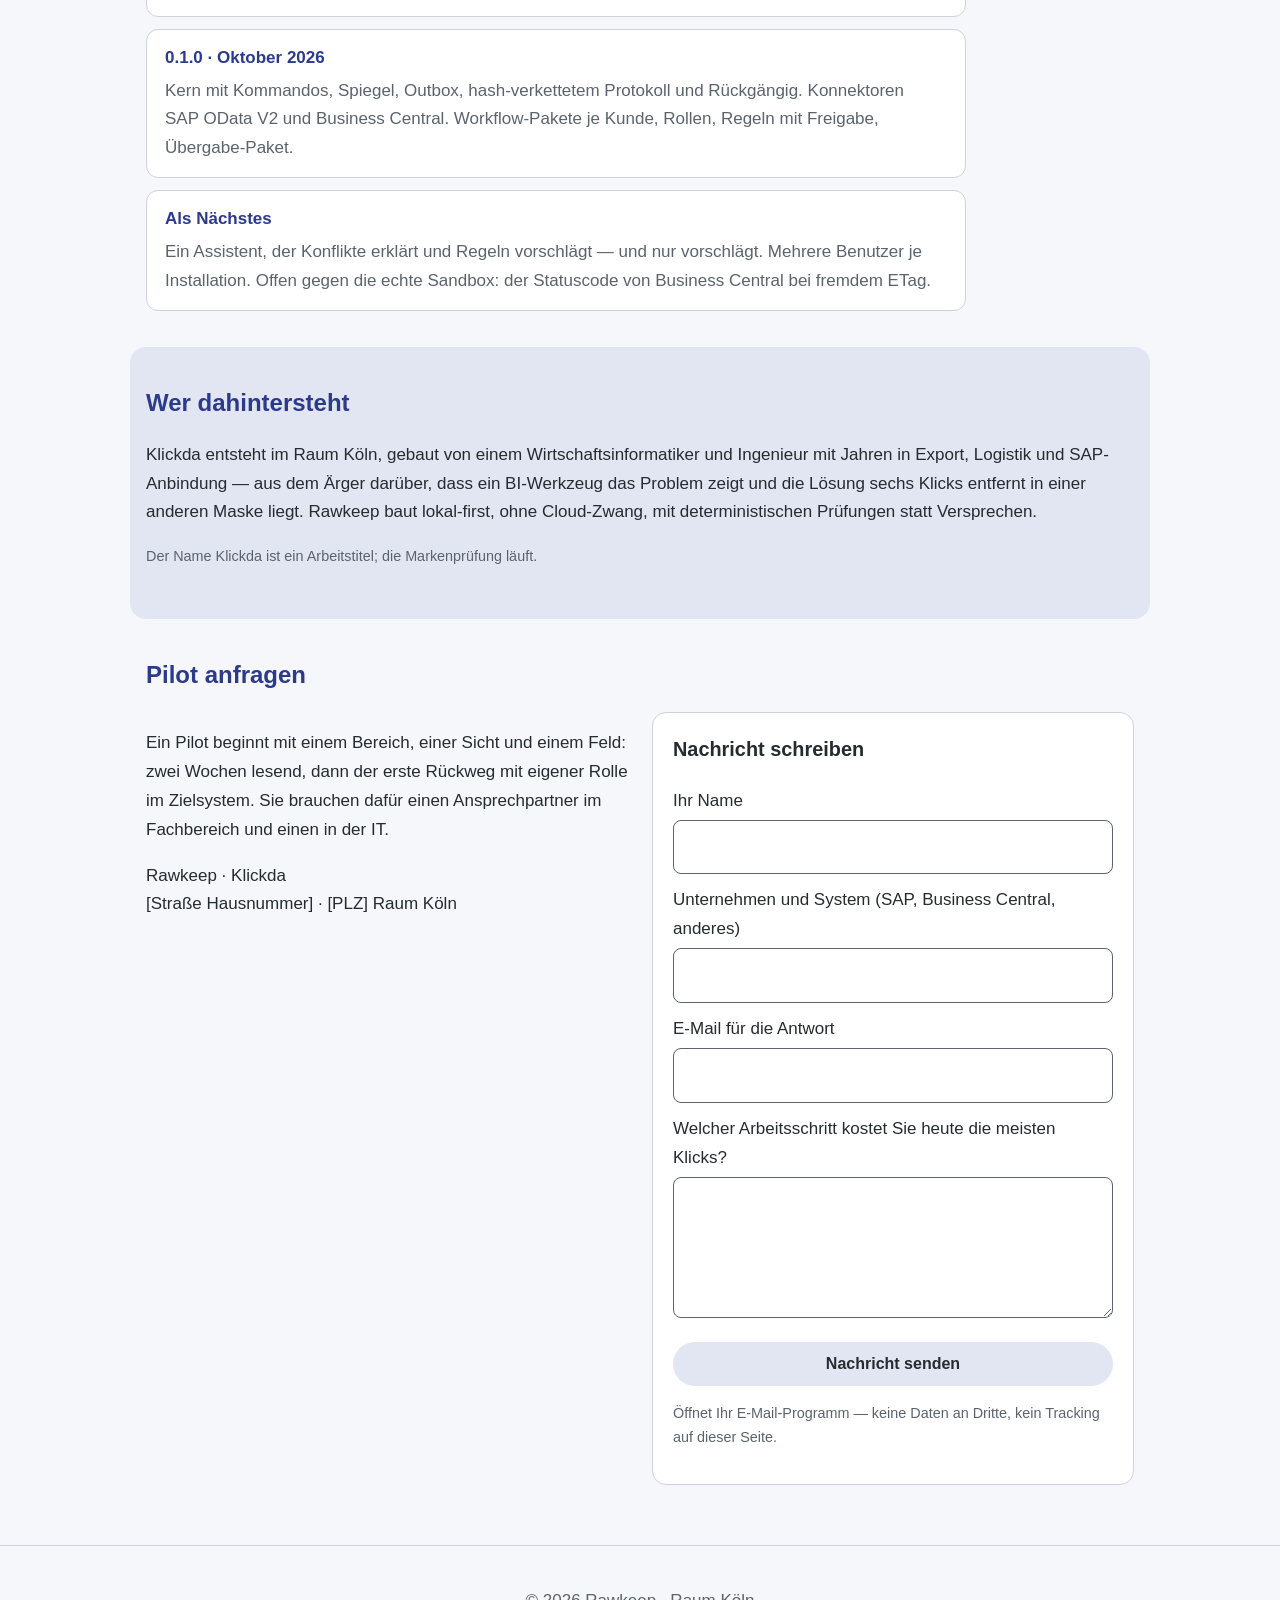
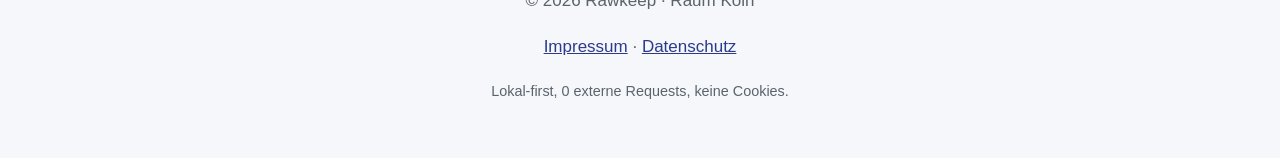
==== commit f8ed5750: "feat: Stand 0.3.0 — Lizenz, Delta-Lesen Co-Authored-By: Claude Fable 5.1 <noreply@anthropic.com> Cla" ====
--- a/index.html
+++ b/index.html
@@ -151,9 +151,10 @@
     <h2 data-reveal>Stand der Entwicklung</h2>
     <p class="abschnitt-intro" data-reveal>Klickda wird offen gebaut: jede Version mit Tests gegen nachgebaute Gateways und einer Abnahme im echten Browser. Was hier steht, läuft.</p>
     <dl class="stand" data-reveal>
+      <div><dt>0.3.0 · Oktober 2026</dt><dd>Lizenzschlüssel nach dem Verfahren des Werks, mit Mandant und Ablauf — und der Regel, dass eine Lizenz nur den Rückweg stoppt, nie Lesen, Protokoll oder Übergabe. Delta-Lesen für Business Central und Dataverse: nur, was sich seit dem letzten Lauf geändert hat. 69 Tests.</dd></div>
       <div><dt>0.2.0 · Oktober 2026</dt><dd>Dritter Konnektor Dataverse. Eingabemaske für Kommandos mit Werten. Tagesbericht: erledigt, wer, Regel-Läufe, offene Vorschläge und Konflikte. 60 Tests, Browser-Abnahme über drei Bereiche.</dd></div>
       <div><dt>0.1.0 · Oktober 2026</dt><dd>Kern mit Kommandos, Spiegel, Outbox, hash-verkettetem Protokoll und Rückgängig. Konnektoren SAP OData V2 und Business Central. Workflow-Pakete je Kunde, Rollen, Regeln mit Freigabe, Übergabe-Paket.</dd></div>
-      <div><dt>Als Nächstes</dt><dd>Lizenzschlüssel, Delta-Lesen für große Bestände, ein Assistent, der Konflikte erklärt und Regeln vorschlägt — und nur vorschlägt. Offen gegen die echte Sandbox: der Statuscode von Business Central bei fremdem ETag.</dd></div>
+      <div><dt>Als Nächstes</dt><dd>Ein Assistent, der Konflikte erklärt und Regeln vorschlägt — und nur vorschlägt. Mehrere Benutzer je Installation. Offen gegen die echte Sandbox: der Statuscode von Business Central bei fremdem ETag.</dd></div>
     </dl>
   </section>
 
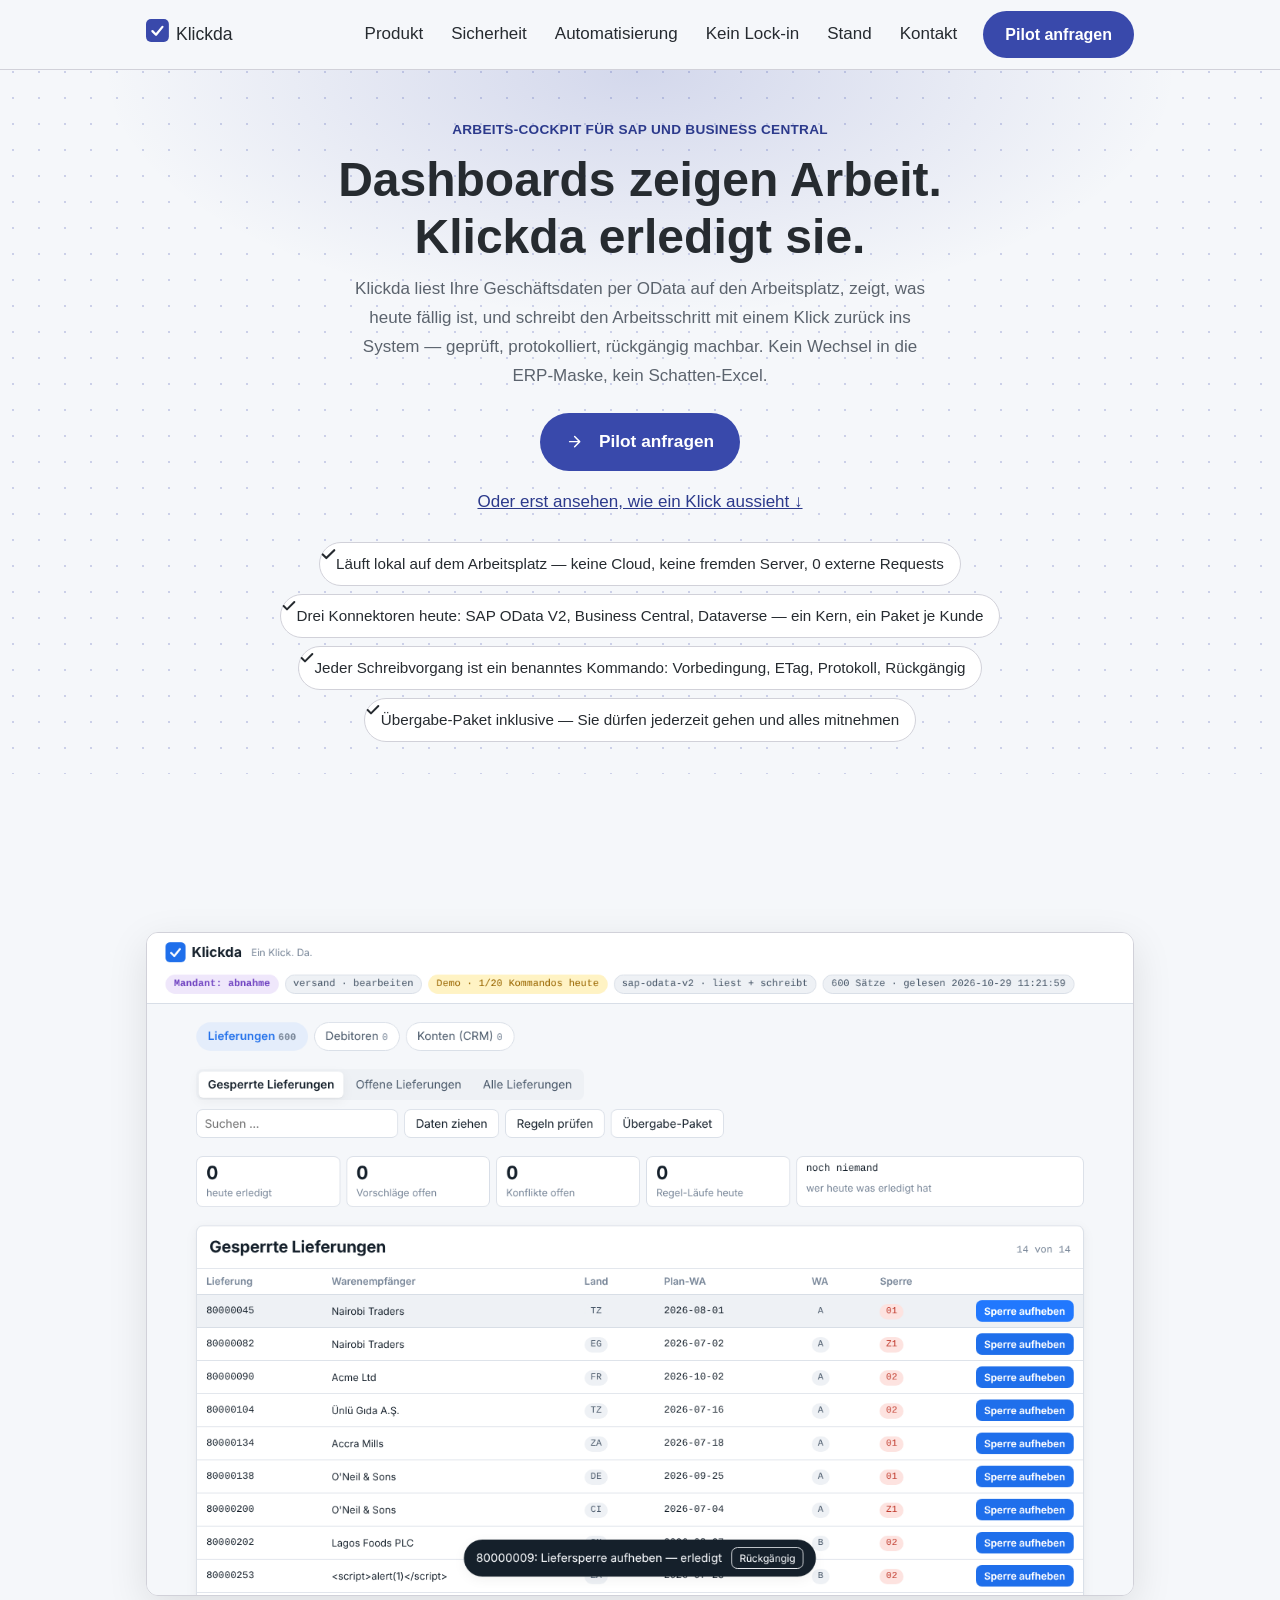
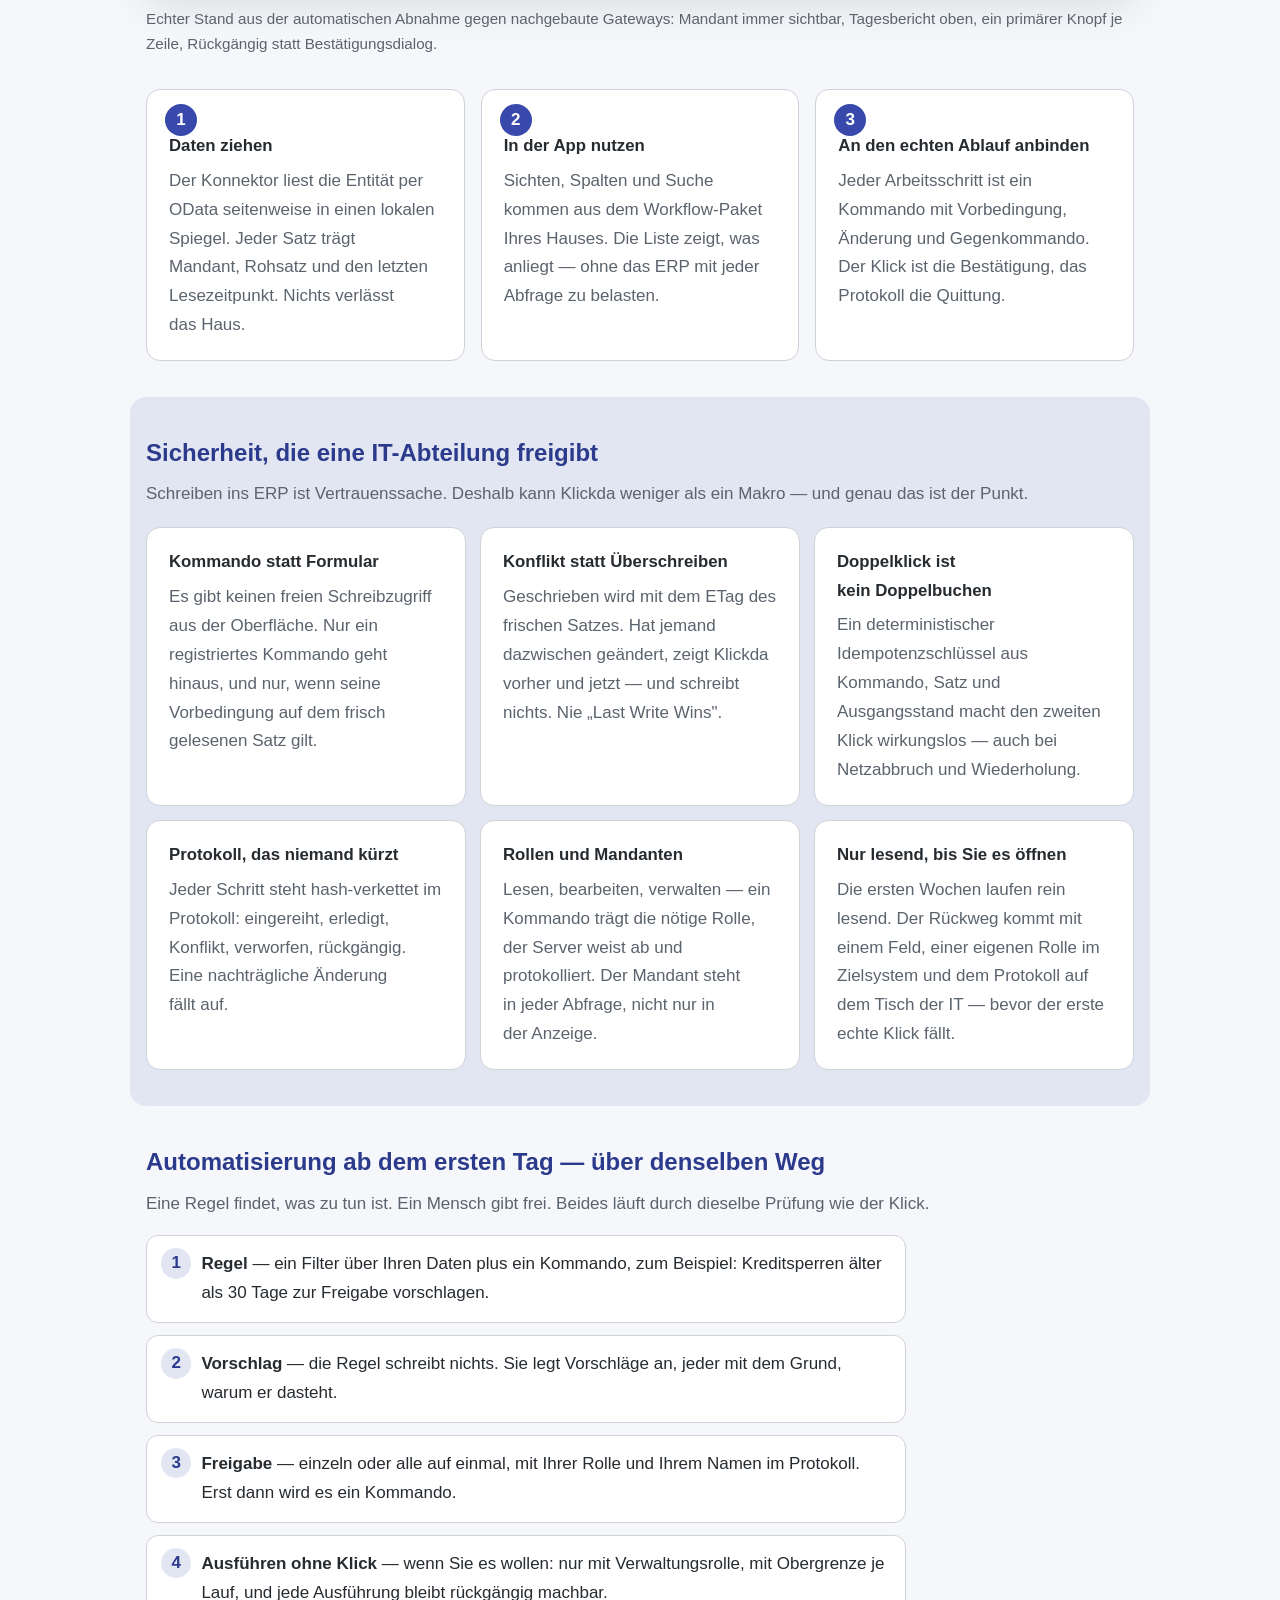
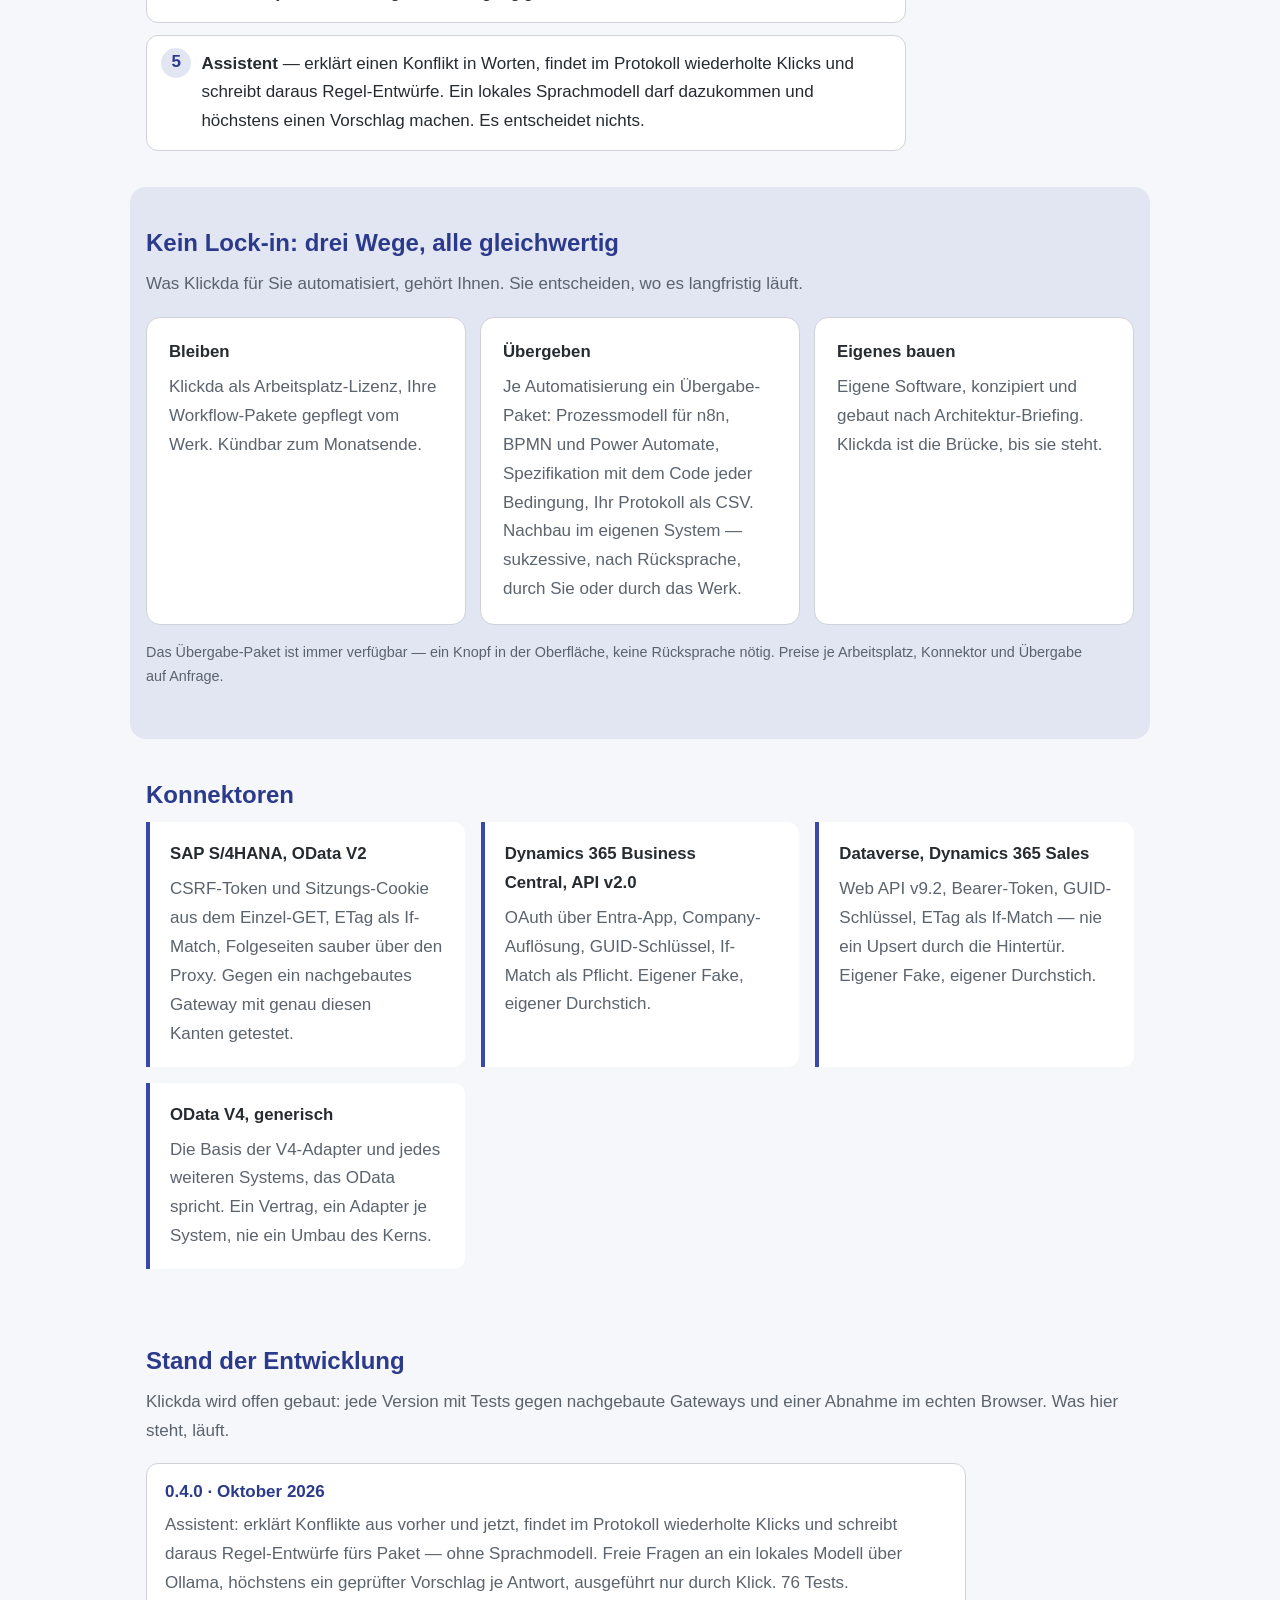
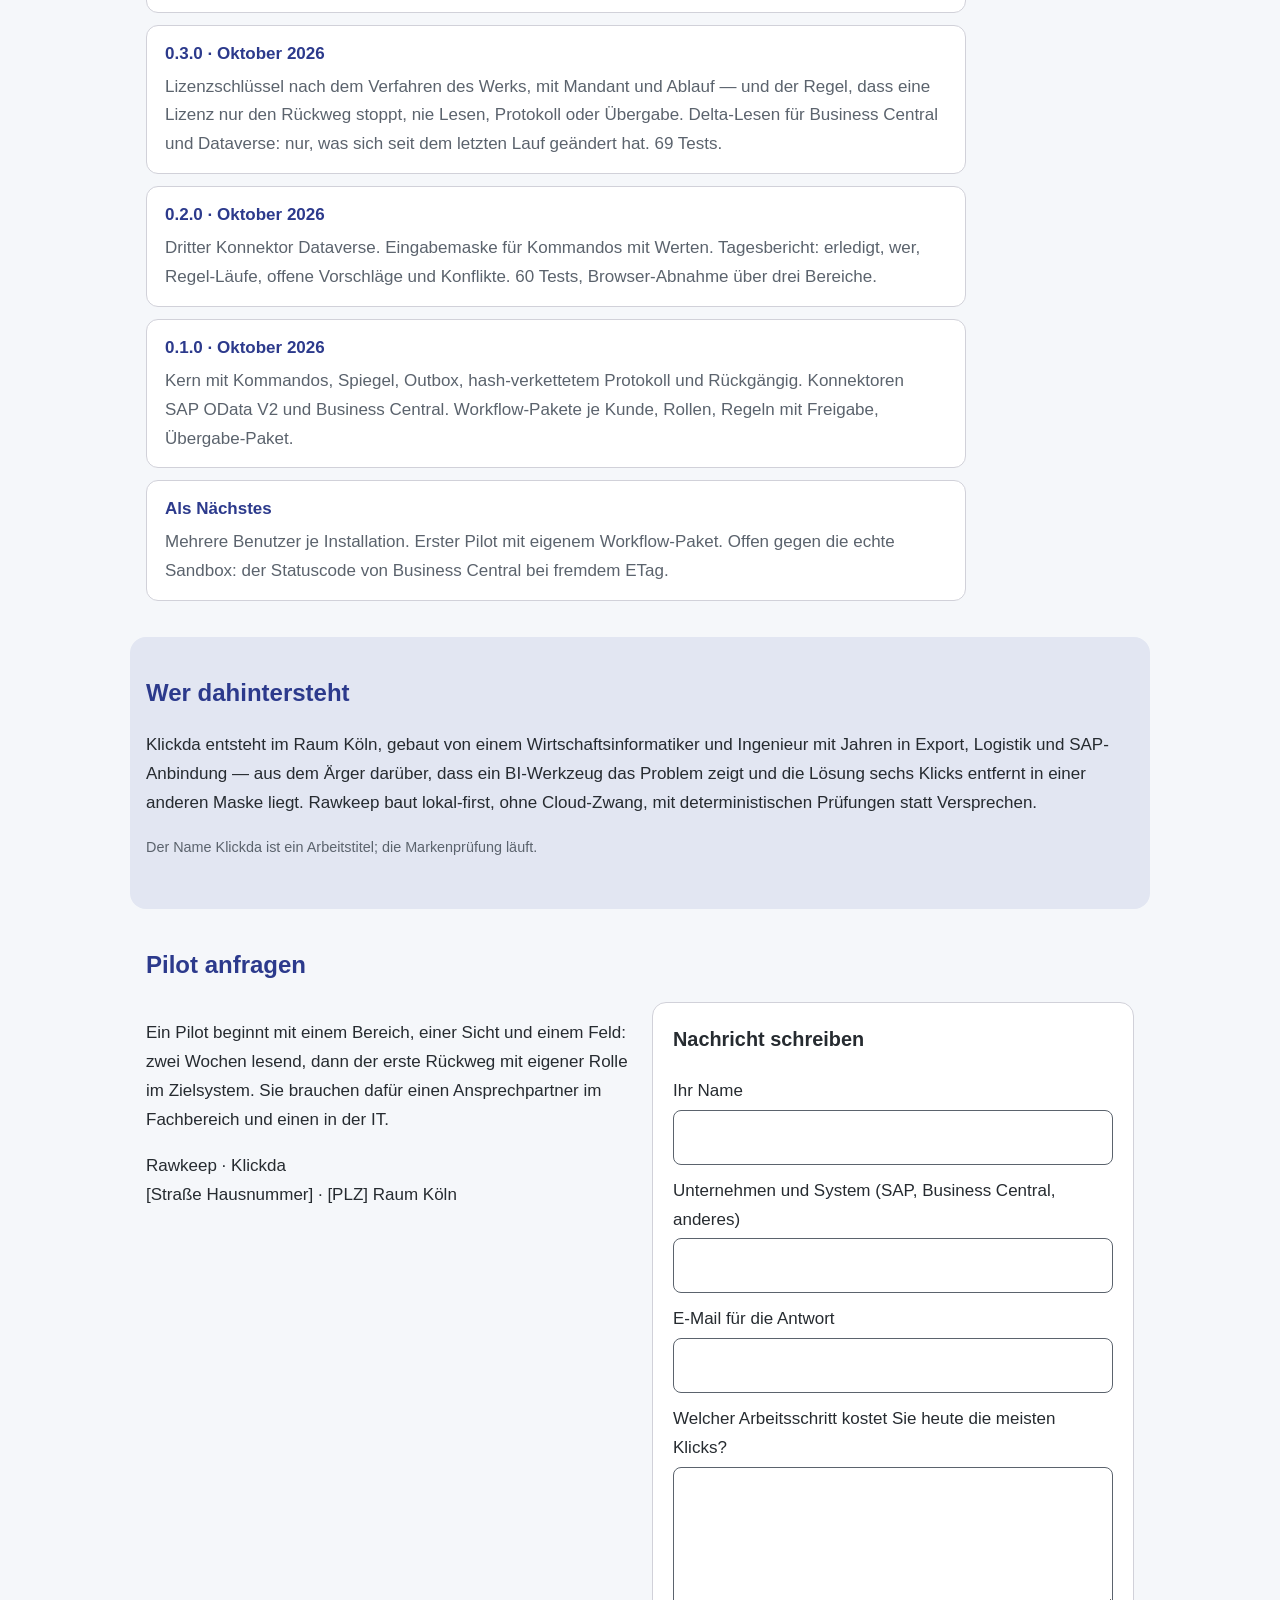
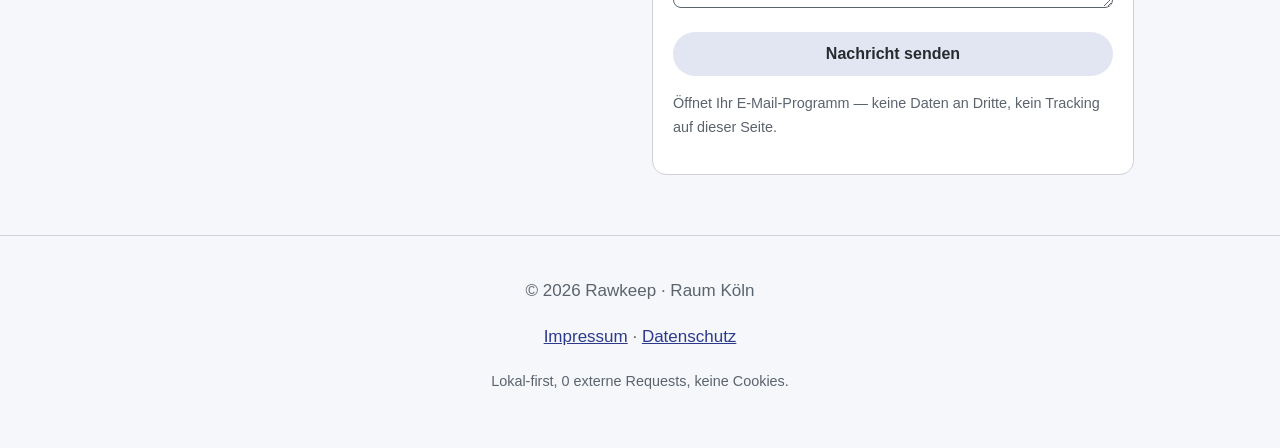
==== commit 5949bd7d: "feat: Stand 0.4.0 — Assistent Co-Authored-By: Claude Fable 5.1 <noreply@anthropic.com> Claude-Sessio" ====
--- a/index.html
+++ b/index.html
@@ -114,6 +114,7 @@
       <li><strong>Vorschlag</strong> — die Regel schreibt nichts. Sie legt Vorschläge an, jeder mit dem Grund, warum er dasteht.</li>
       <li><strong>Freigabe</strong> — einzeln oder alle auf einmal, mit Ihrer Rolle und Ihrem Namen im Protokoll. Erst dann wird es ein Kommando.</li>
       <li><strong>Ausführen ohne Klick</strong> — wenn Sie es wollen: nur mit Verwaltungsrolle, mit Obergrenze je Lauf, und jede Ausführung bleibt rückgängig machbar.</li>
+      <li><strong>Assistent</strong> — erklärt einen Konflikt in Worten, findet im Protokoll wiederholte Klicks und schreibt daraus Regel-Entwürfe. Ein lokales Sprachmodell darf dazukommen und höchstens einen Vorschlag machen. Es entscheidet nichts.</li>
     </ol>
   </section>
 
@@ -151,10 +152,11 @@
     <h2 data-reveal>Stand der Entwicklung</h2>
     <p class="abschnitt-intro" data-reveal>Klickda wird offen gebaut: jede Version mit Tests gegen nachgebaute Gateways und einer Abnahme im echten Browser. Was hier steht, läuft.</p>
     <dl class="stand" data-reveal>
+      <div><dt>0.4.0 · Oktober 2026</dt><dd>Assistent: erklärt Konflikte aus vorher und jetzt, findet im Protokoll wiederholte Klicks und schreibt daraus Regel-Entwürfe fürs Paket — ohne Sprachmodell. Freie Fragen an ein lokales Modell über Ollama, höchstens ein geprüfter Vorschlag je Antwort, ausgeführt nur durch Klick. 76 Tests.</dd></div>
       <div><dt>0.3.0 · Oktober 2026</dt><dd>Lizenzschlüssel nach dem Verfahren des Werks, mit Mandant und Ablauf — und der Regel, dass eine Lizenz nur den Rückweg stoppt, nie Lesen, Protokoll oder Übergabe. Delta-Lesen für Business Central und Dataverse: nur, was sich seit dem letzten Lauf geändert hat. 69 Tests.</dd></div>
       <div><dt>0.2.0 · Oktober 2026</dt><dd>Dritter Konnektor Dataverse. Eingabemaske für Kommandos mit Werten. Tagesbericht: erledigt, wer, Regel-Läufe, offene Vorschläge und Konflikte. 60 Tests, Browser-Abnahme über drei Bereiche.</dd></div>
       <div><dt>0.1.0 · Oktober 2026</dt><dd>Kern mit Kommandos, Spiegel, Outbox, hash-verkettetem Protokoll und Rückgängig. Konnektoren SAP OData V2 und Business Central. Workflow-Pakete je Kunde, Rollen, Regeln mit Freigabe, Übergabe-Paket.</dd></div>
-      <div><dt>Als Nächstes</dt><dd>Ein Assistent, der Konflikte erklärt und Regeln vorschlägt — und nur vorschlägt. Mehrere Benutzer je Installation. Offen gegen die echte Sandbox: der Statuscode von Business Central bei fremdem ETag.</dd></div>
+      <div><dt>Als Nächstes</dt><dd>Mehrere Benutzer je Installation. Erster Pilot mit eigenem Workflow-Paket. Offen gegen die echte Sandbox: der Statuscode von Business Central bei fremdem ETag.</dd></div>
     </dl>
   </section>
 
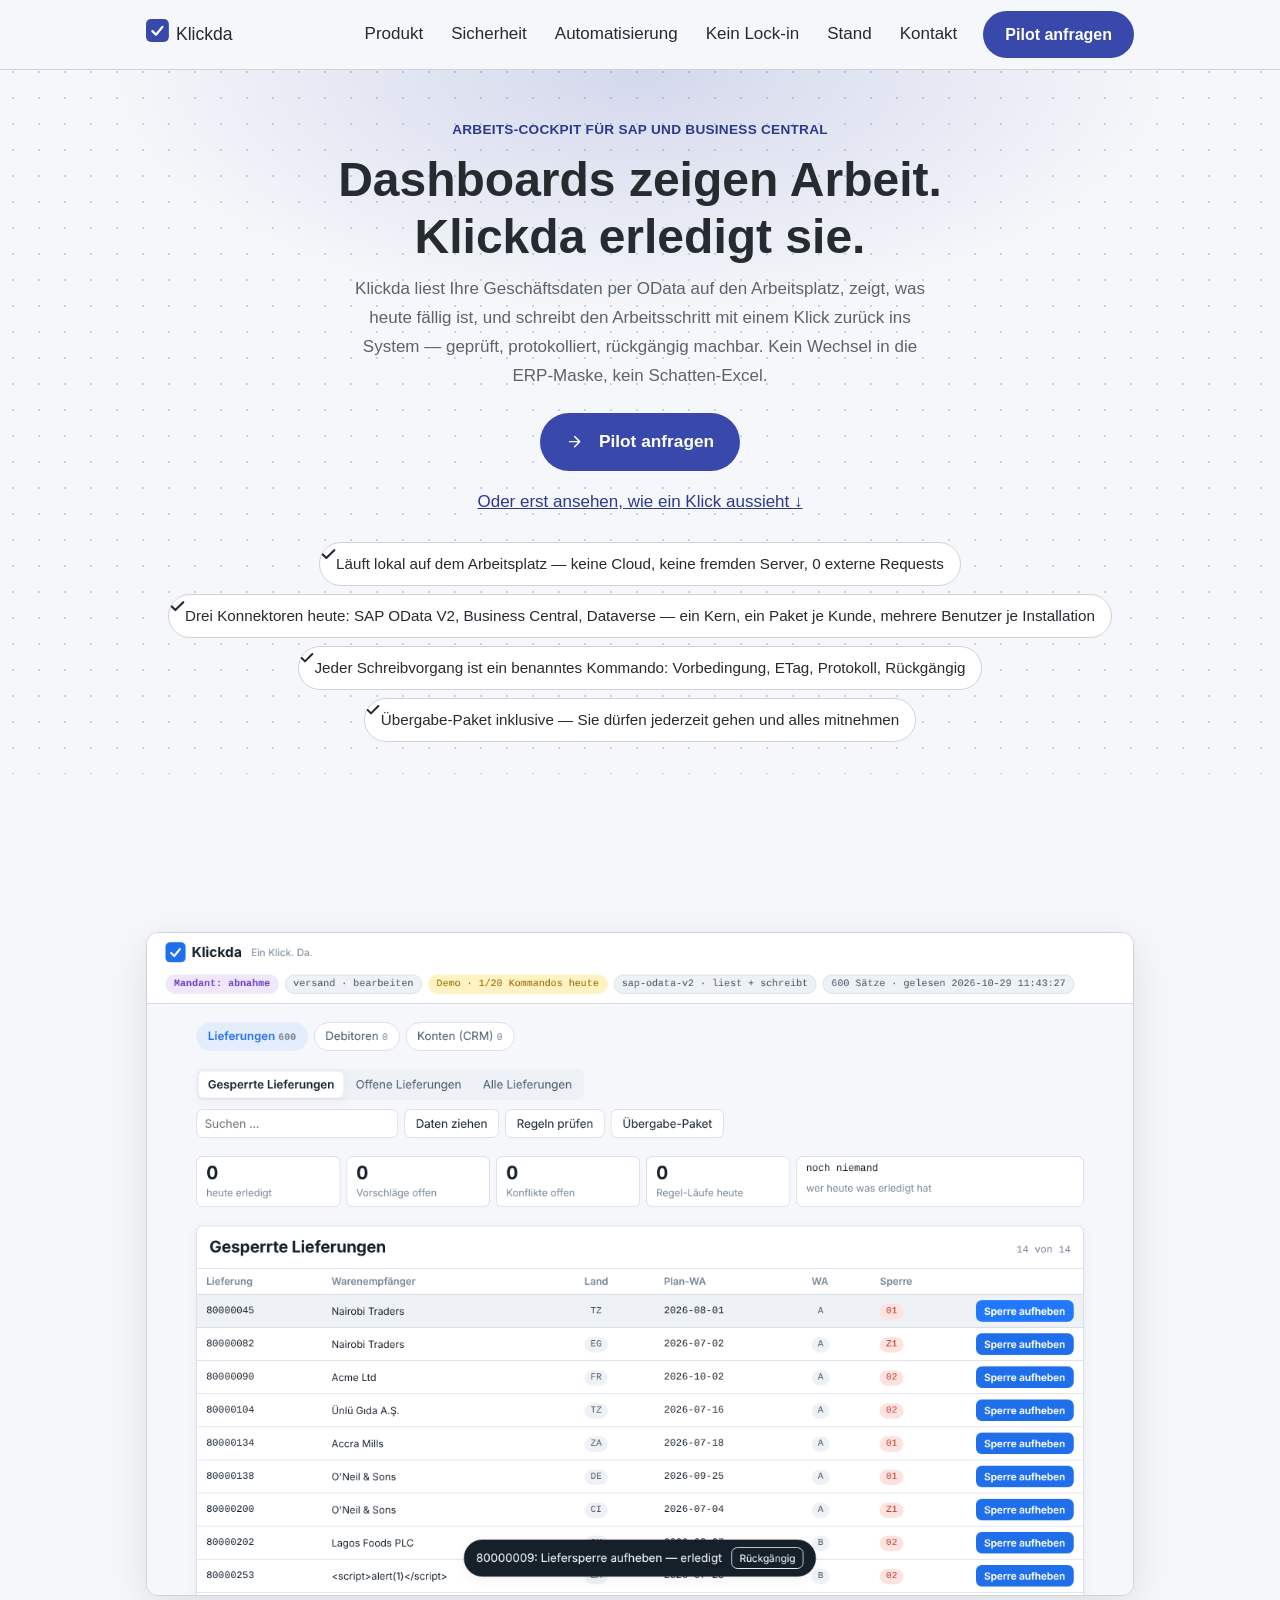
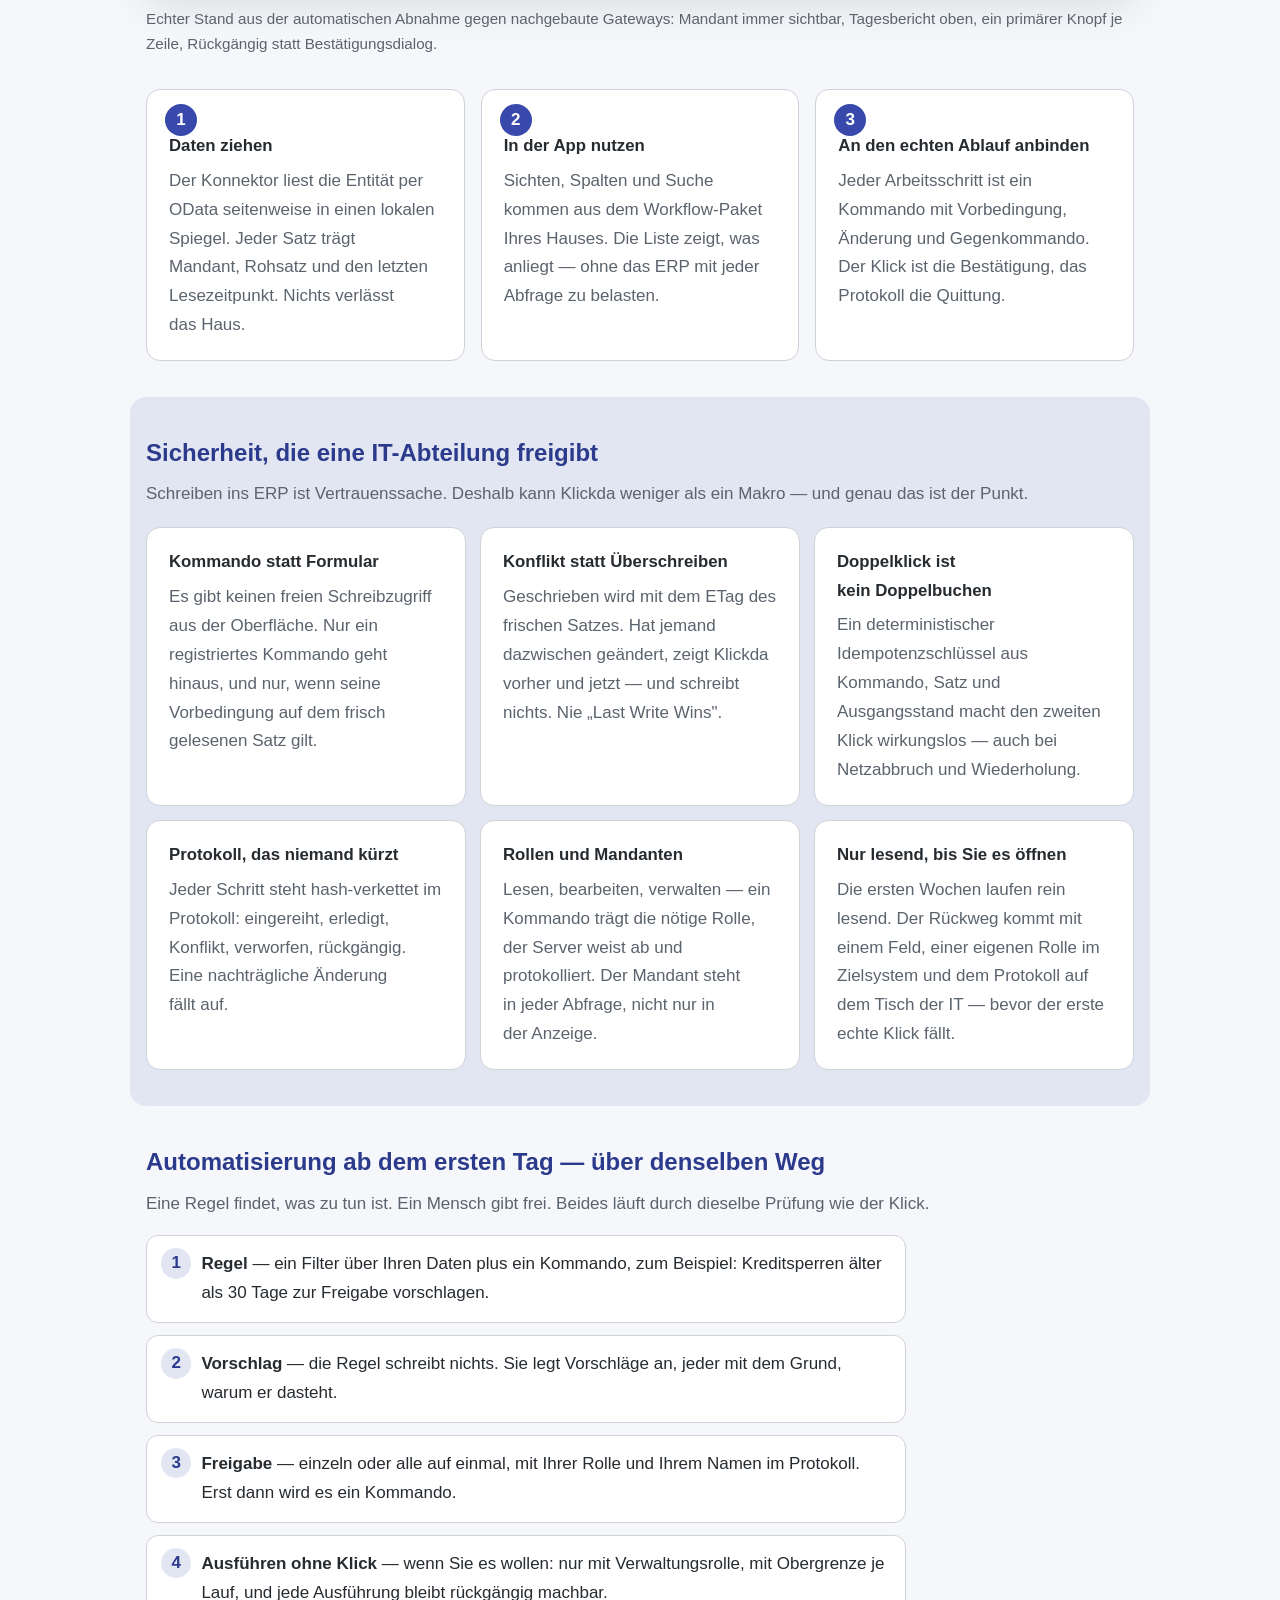
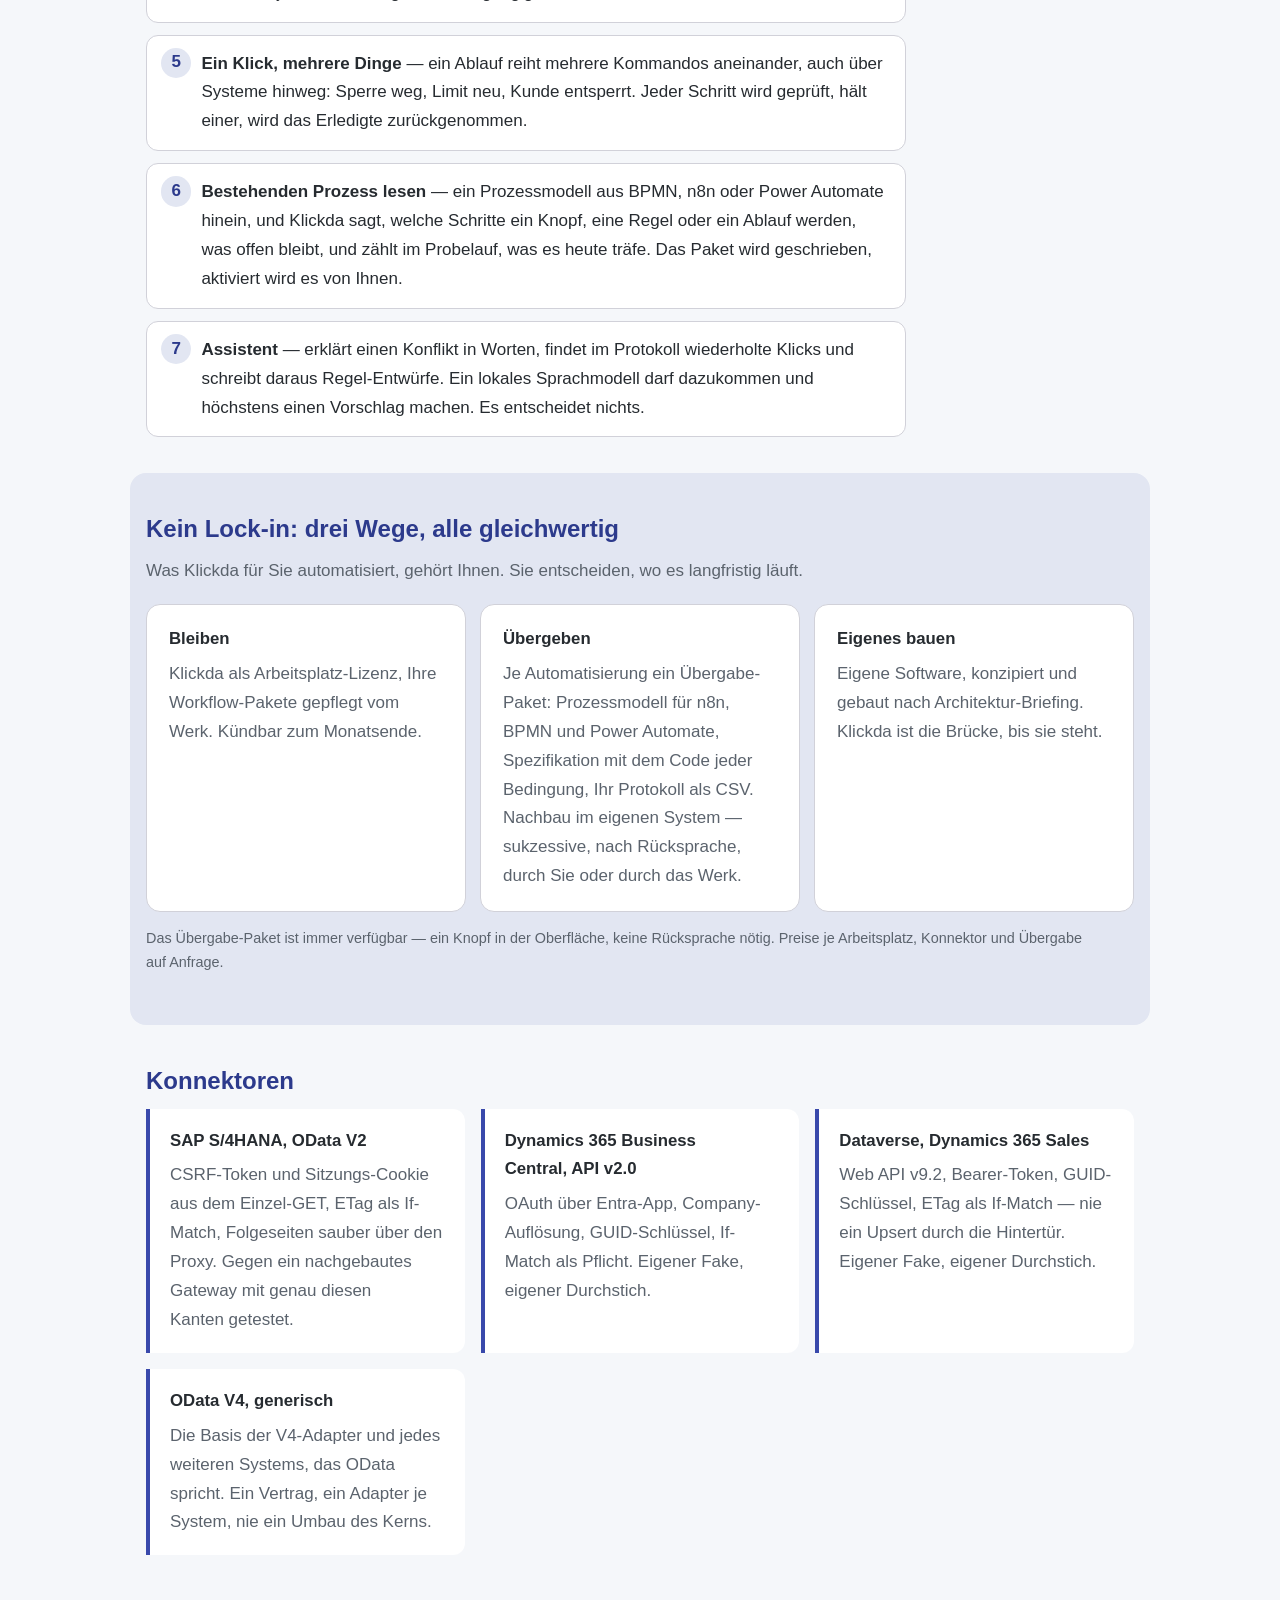
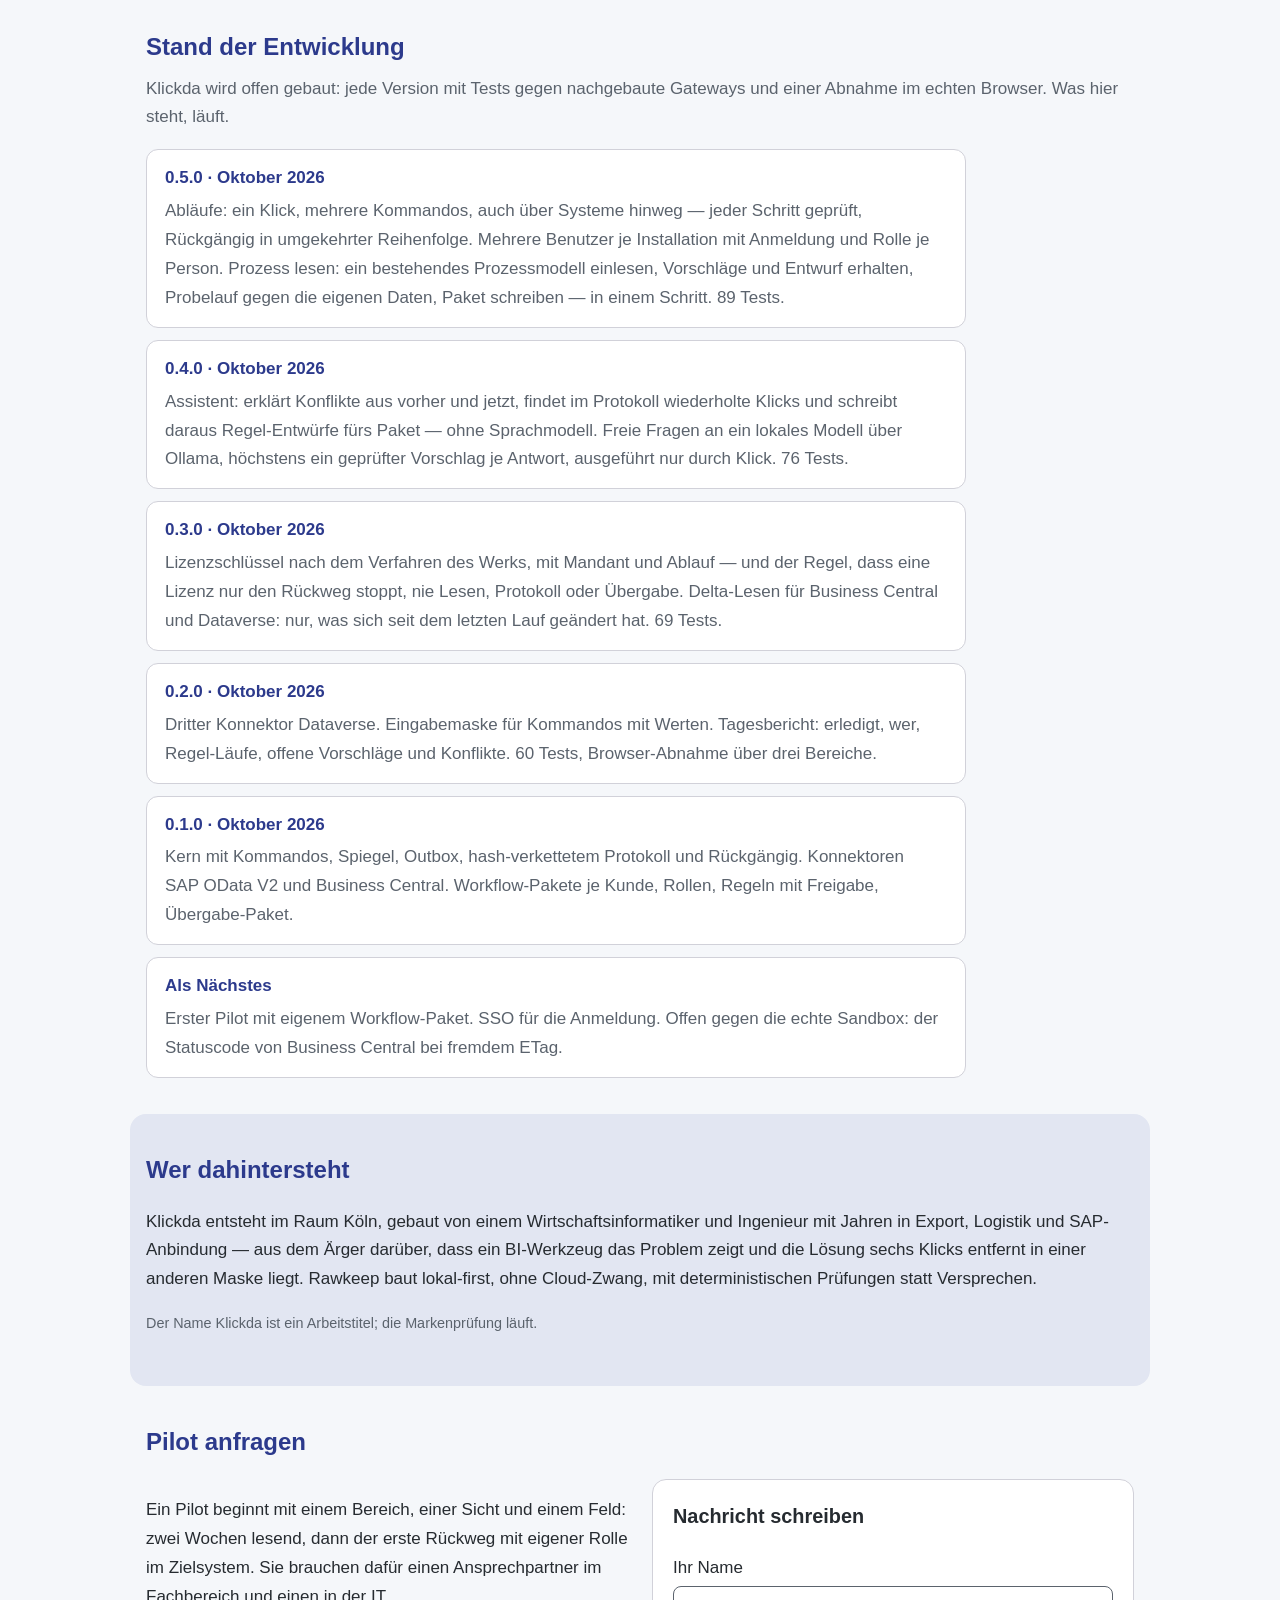
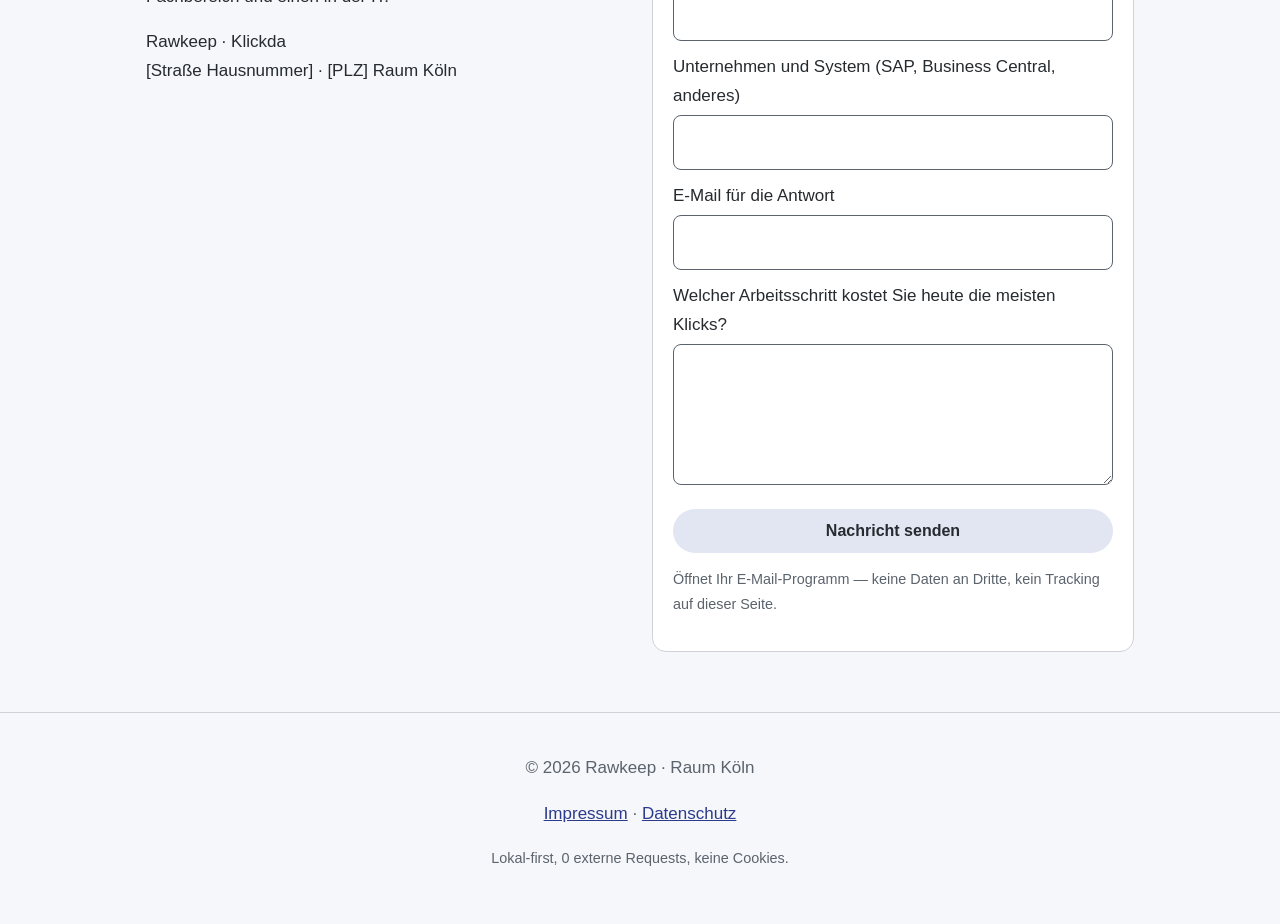
==== commit 477d8fc5: "feat: Stand 0.5.0 — Abläufe, Benutzer, Prozess lesen Co-Authored-By: Claude Fable 5.1 <noreply@anthr" ====
--- a/index.html
+++ b/index.html
@@ -60,7 +60,7 @@
       <p class="held-neben"><a href="#produkt">Oder erst ansehen, wie ein Klick aussieht ↓</a></p>
       <ul class="vertrauen" aria-label="Das zeichnet Klickda aus">
         <li>Läuft lokal auf dem Arbeitsplatz — keine Cloud, keine fremden Server, 0 externe Requests</li>
-        <li>Drei Konnektoren heute: SAP OData V2, Business Central, Dataverse — ein Kern, ein Paket je Kunde</li>
+        <li>Drei Konnektoren heute: SAP OData V2, Business Central, Dataverse — ein Kern, ein Paket je Kunde, mehrere Benutzer je Installation</li>
         <li>Jeder Schreibvorgang ist ein benanntes Kommando: Vorbedingung, ETag, Protokoll, Rückgängig</li>
         <li>Übergabe-Paket inklusive — Sie dürfen jederzeit gehen und alles mitnehmen</li>
       </ul>
@@ -114,6 +114,8 @@
       <li><strong>Vorschlag</strong> — die Regel schreibt nichts. Sie legt Vorschläge an, jeder mit dem Grund, warum er dasteht.</li>
       <li><strong>Freigabe</strong> — einzeln oder alle auf einmal, mit Ihrer Rolle und Ihrem Namen im Protokoll. Erst dann wird es ein Kommando.</li>
       <li><strong>Ausführen ohne Klick</strong> — wenn Sie es wollen: nur mit Verwaltungsrolle, mit Obergrenze je Lauf, und jede Ausführung bleibt rückgängig machbar.</li>
+      <li><strong>Ein Klick, mehrere Dinge</strong> — ein Ablauf reiht mehrere Kommandos aneinander, auch über Systeme hinweg: Sperre weg, Limit neu, Kunde entsperrt. Jeder Schritt wird geprüft, hält einer, wird das Erledigte zurückgenommen.</li>
+      <li><strong>Bestehenden Prozess lesen</strong> — ein Prozessmodell aus BPMN, n8n oder Power Automate hinein, und Klickda sagt, welche Schritte ein Knopf, eine Regel oder ein Ablauf werden, was offen bleibt, und zählt im Probelauf, was es heute träfe. Das Paket wird geschrieben, aktiviert wird es von Ihnen.</li>
       <li><strong>Assistent</strong> — erklärt einen Konflikt in Worten, findet im Protokoll wiederholte Klicks und schreibt daraus Regel-Entwürfe. Ein lokales Sprachmodell darf dazukommen und höchstens einen Vorschlag machen. Es entscheidet nichts.</li>
     </ol>
   </section>
@@ -152,11 +154,12 @@
     <h2 data-reveal>Stand der Entwicklung</h2>
     <p class="abschnitt-intro" data-reveal>Klickda wird offen gebaut: jede Version mit Tests gegen nachgebaute Gateways und einer Abnahme im echten Browser. Was hier steht, läuft.</p>
     <dl class="stand" data-reveal>
+      <div><dt>0.5.0 · Oktober 2026</dt><dd>Abläufe: ein Klick, mehrere Kommandos, auch über Systeme hinweg — jeder Schritt geprüft, Rückgängig in umgekehrter Reihenfolge. Mehrere Benutzer je Installation mit Anmeldung und Rolle je Person. Prozess lesen: ein bestehendes Prozessmodell einlesen, Vorschläge und Entwurf erhalten, Probelauf gegen die eigenen Daten, Paket schreiben — in einem Schritt. 89 Tests.</dd></div>
       <div><dt>0.4.0 · Oktober 2026</dt><dd>Assistent: erklärt Konflikte aus vorher und jetzt, findet im Protokoll wiederholte Klicks und schreibt daraus Regel-Entwürfe fürs Paket — ohne Sprachmodell. Freie Fragen an ein lokales Modell über Ollama, höchstens ein geprüfter Vorschlag je Antwort, ausgeführt nur durch Klick. 76 Tests.</dd></div>
       <div><dt>0.3.0 · Oktober 2026</dt><dd>Lizenzschlüssel nach dem Verfahren des Werks, mit Mandant und Ablauf — und der Regel, dass eine Lizenz nur den Rückweg stoppt, nie Lesen, Protokoll oder Übergabe. Delta-Lesen für Business Central und Dataverse: nur, was sich seit dem letzten Lauf geändert hat. 69 Tests.</dd></div>
       <div><dt>0.2.0 · Oktober 2026</dt><dd>Dritter Konnektor Dataverse. Eingabemaske für Kommandos mit Werten. Tagesbericht: erledigt, wer, Regel-Läufe, offene Vorschläge und Konflikte. 60 Tests, Browser-Abnahme über drei Bereiche.</dd></div>
       <div><dt>0.1.0 · Oktober 2026</dt><dd>Kern mit Kommandos, Spiegel, Outbox, hash-verkettetem Protokoll und Rückgängig. Konnektoren SAP OData V2 und Business Central. Workflow-Pakete je Kunde, Rollen, Regeln mit Freigabe, Übergabe-Paket.</dd></div>
-      <div><dt>Als Nächstes</dt><dd>Mehrere Benutzer je Installation. Erster Pilot mit eigenem Workflow-Paket. Offen gegen die echte Sandbox: der Statuscode von Business Central bei fremdem ETag.</dd></div>
+      <div><dt>Als Nächstes</dt><dd>Erster Pilot mit eigenem Workflow-Paket. SSO für die Anmeldung. Offen gegen die echte Sandbox: der Statuscode von Business Central bei fremdem ETag.</dd></div>
     </dl>
   </section>
 
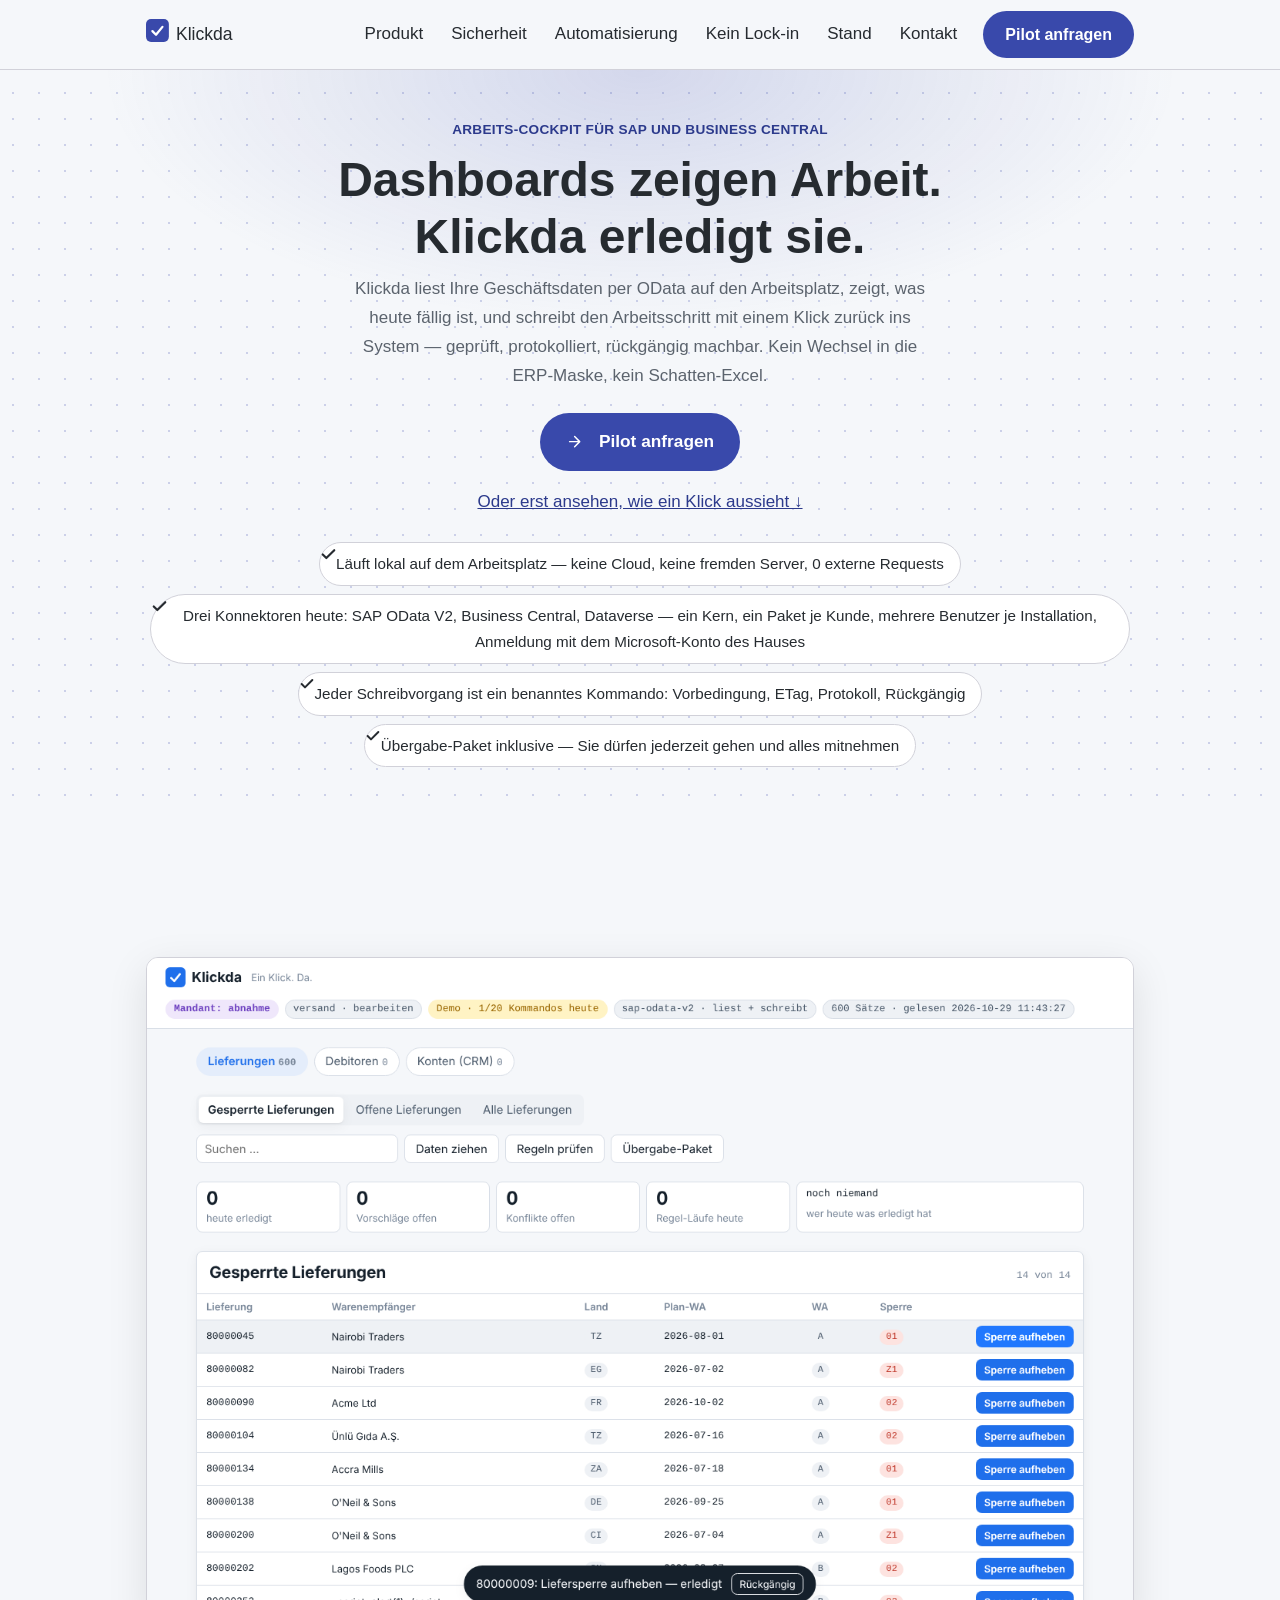
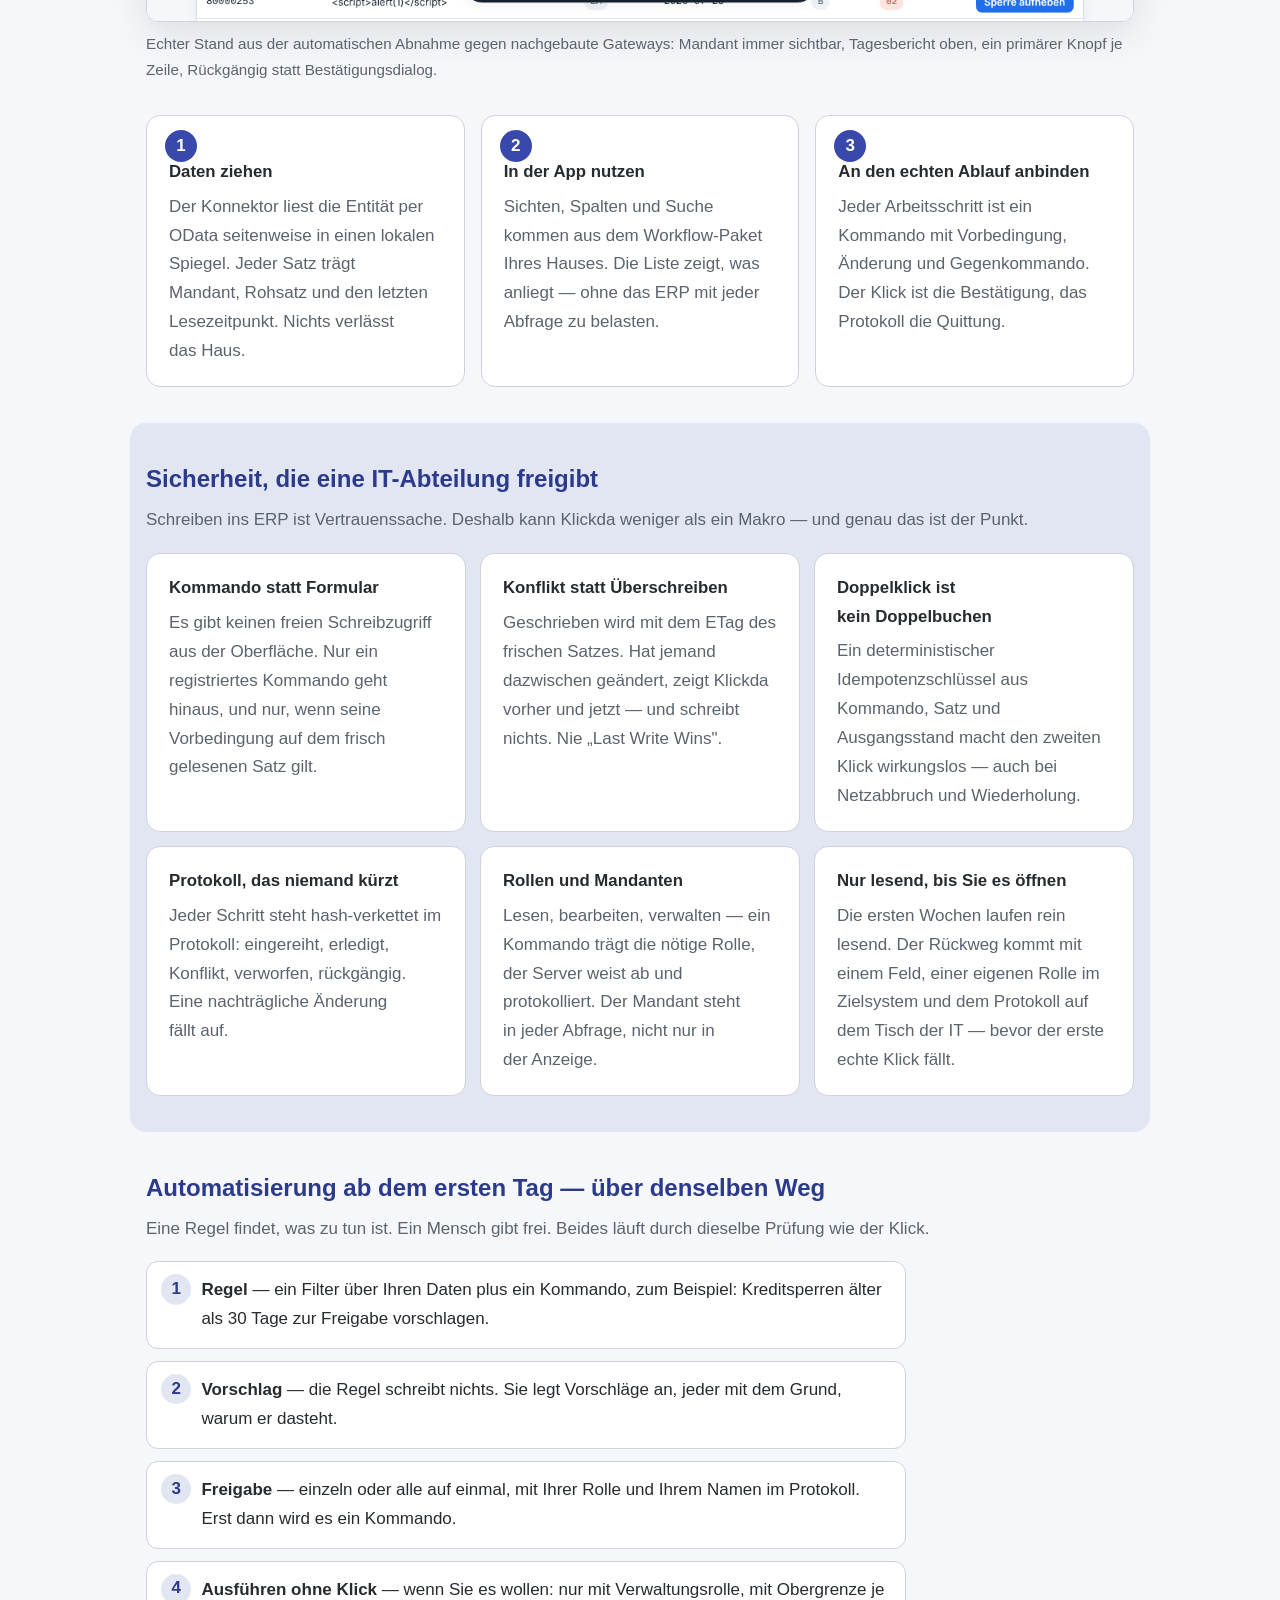
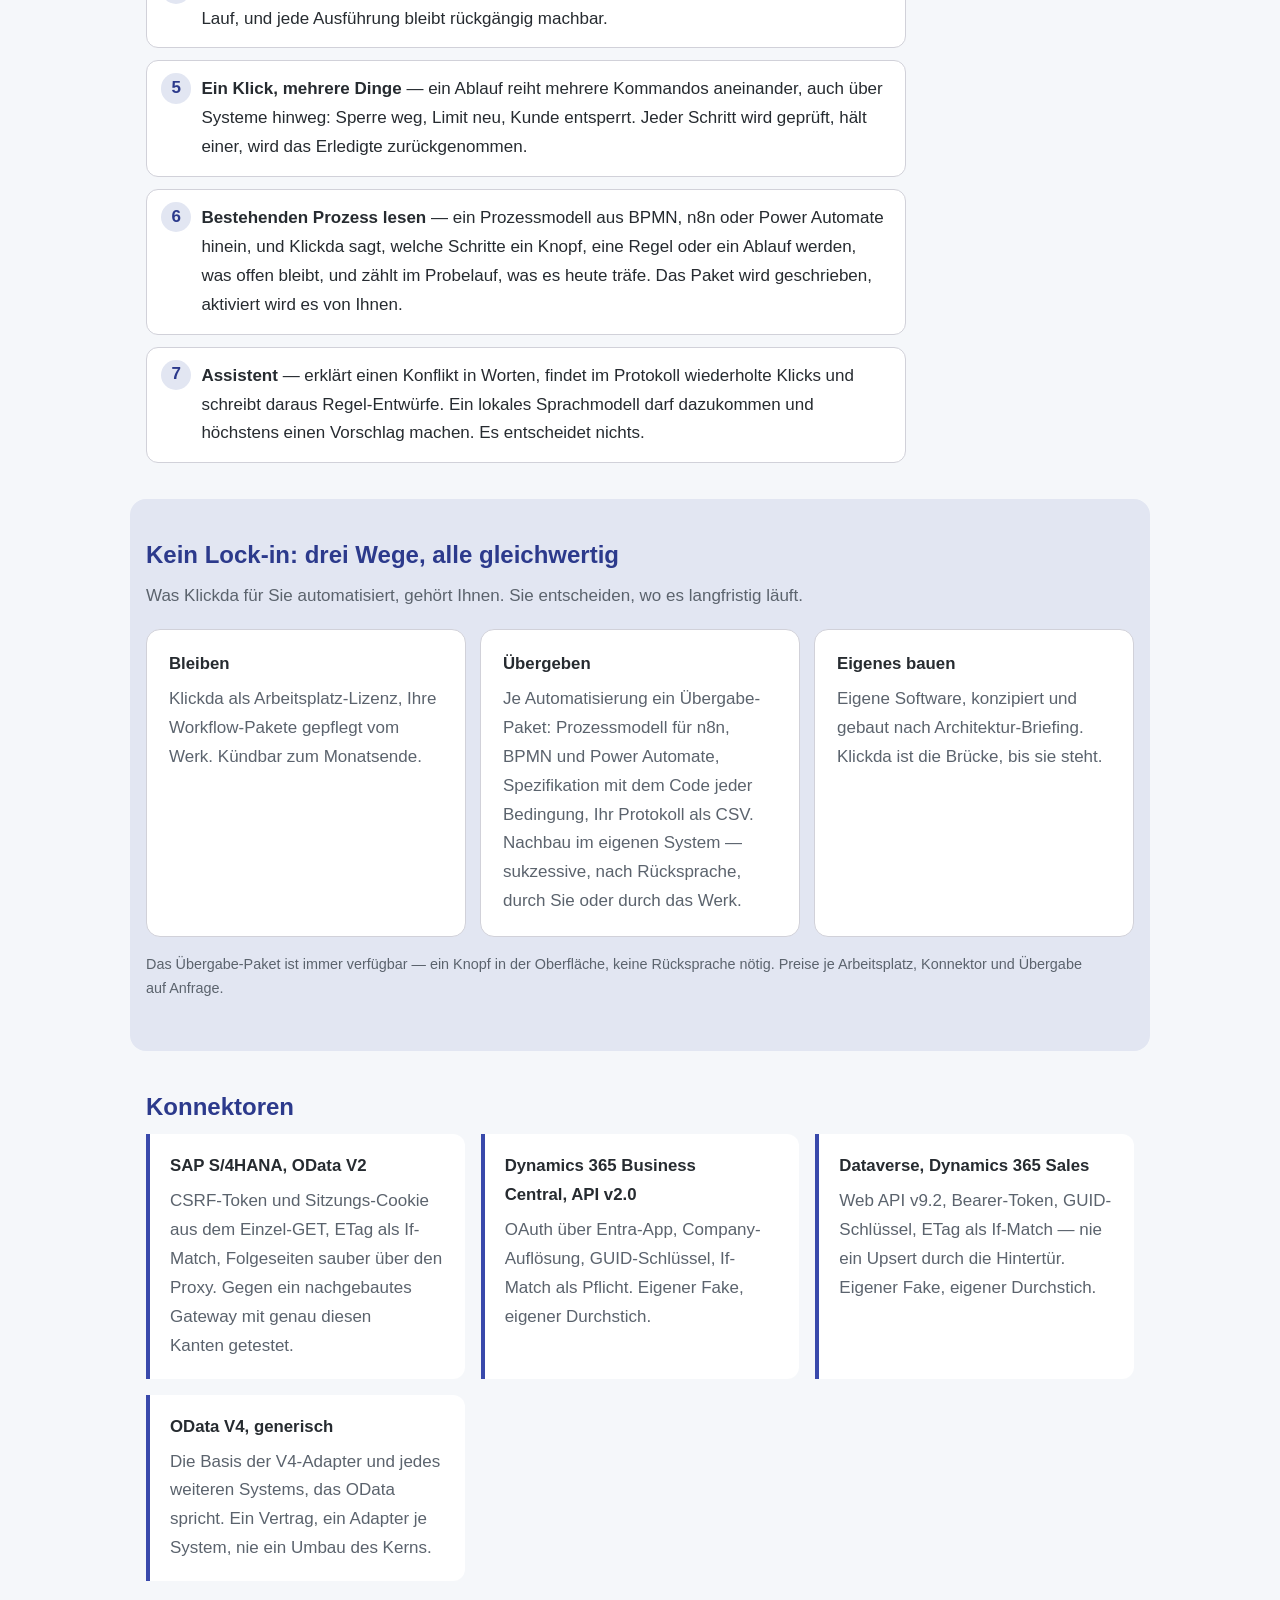
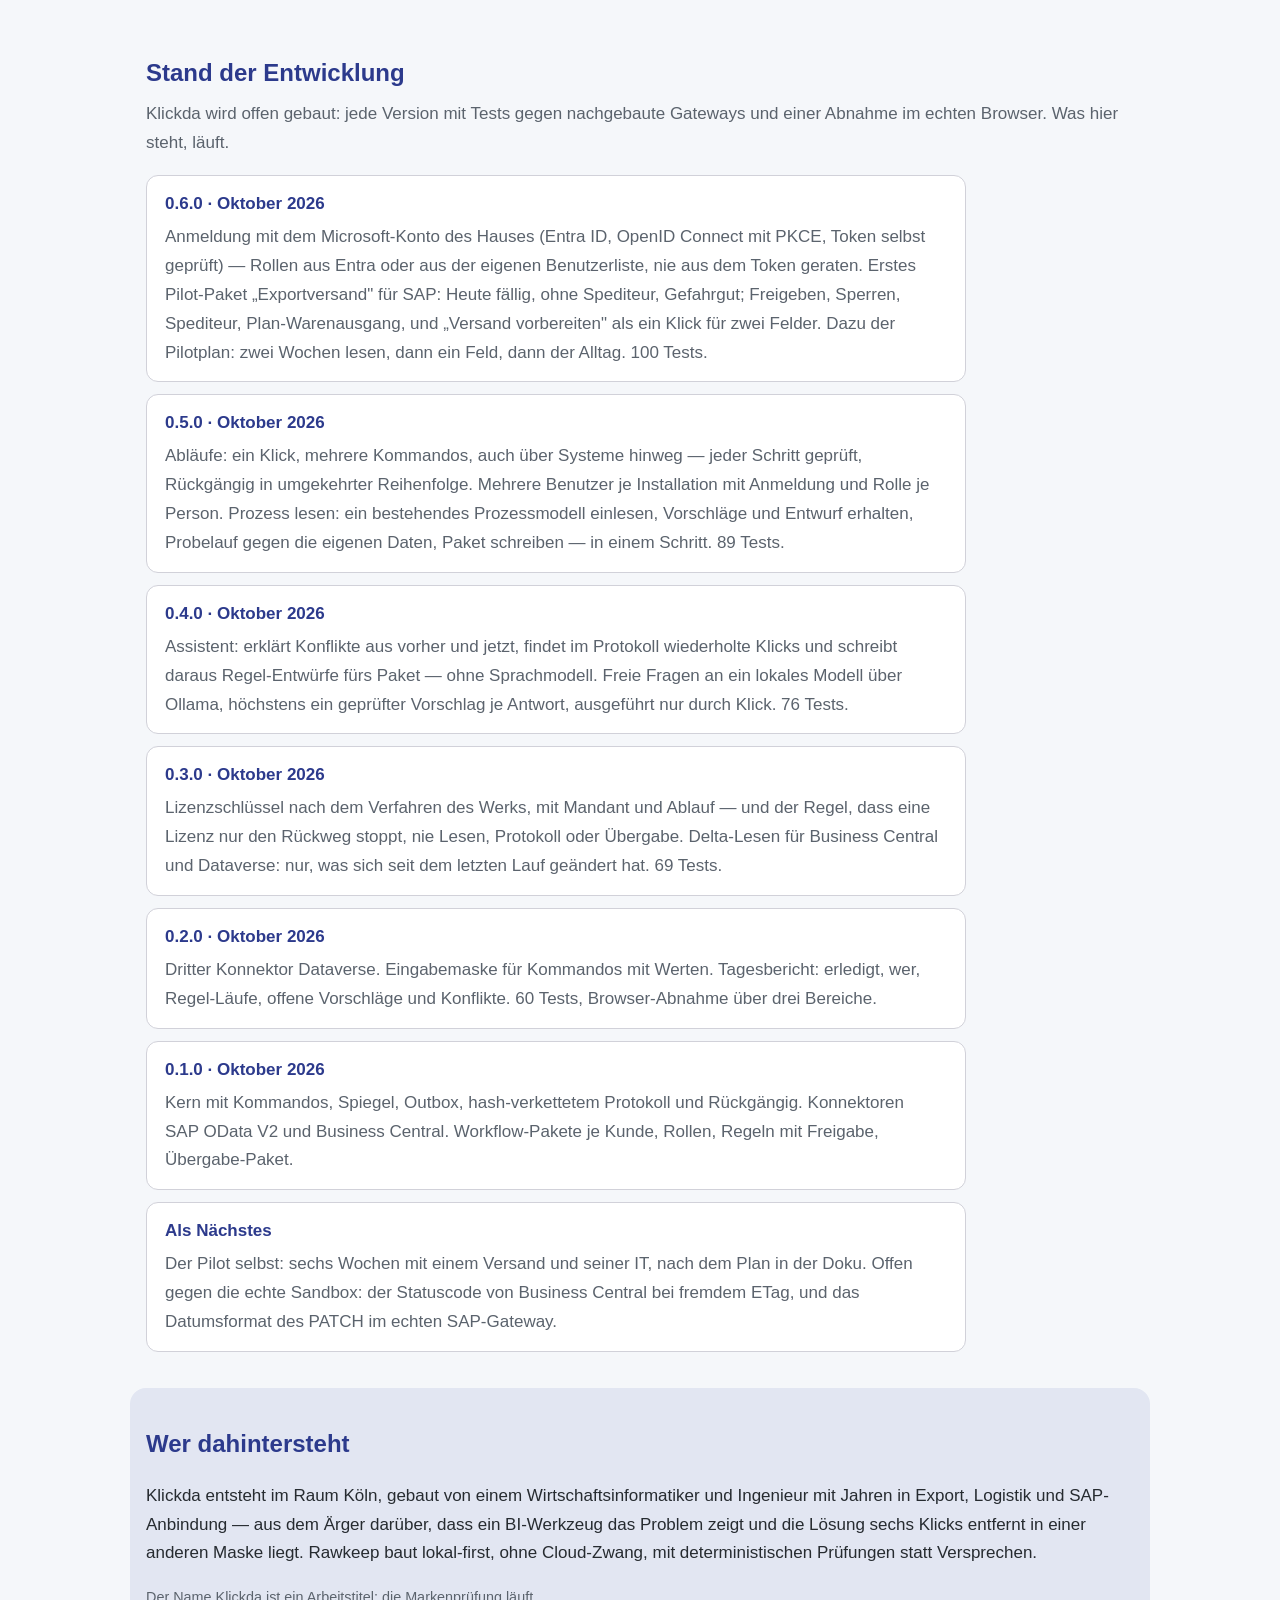
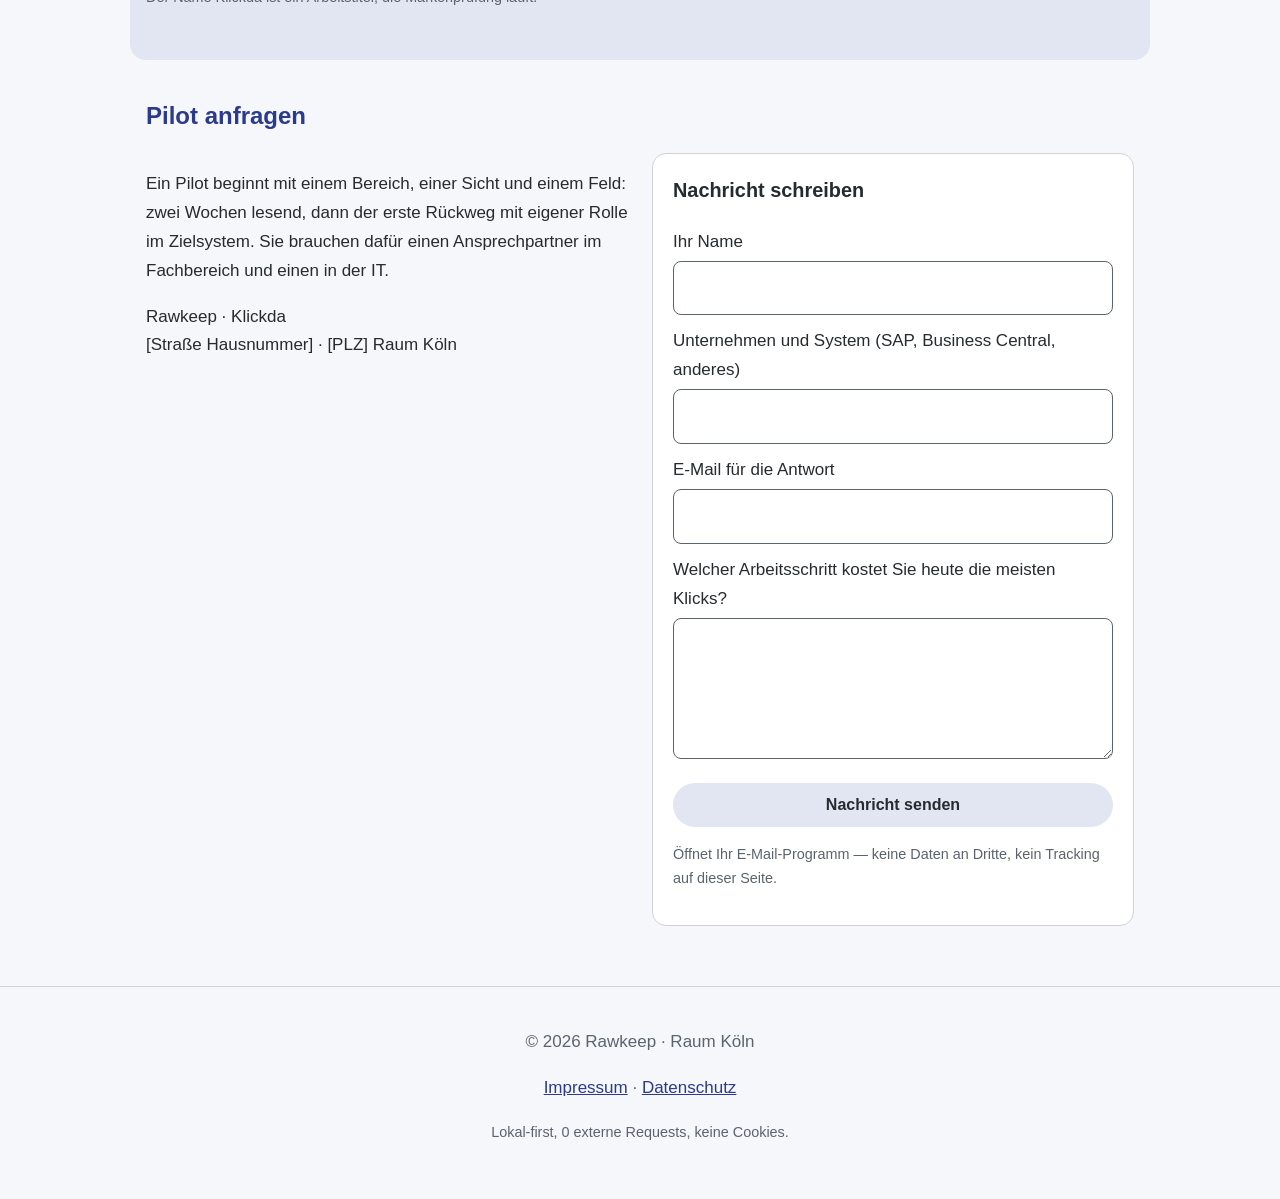
==== commit 698fd54b: "feat: Stand 0.6.0 — SSO über Entra, Pilot-Paket Exportversand Co-Authored-By: Claude Fable 5.1 <nore" ====
--- a/index.html
+++ b/index.html
@@ -60,7 +60,7 @@
       <p class="held-neben"><a href="#produkt">Oder erst ansehen, wie ein Klick aussieht ↓</a></p>
       <ul class="vertrauen" aria-label="Das zeichnet Klickda aus">
         <li>Läuft lokal auf dem Arbeitsplatz — keine Cloud, keine fremden Server, 0 externe Requests</li>
-        <li>Drei Konnektoren heute: SAP OData V2, Business Central, Dataverse — ein Kern, ein Paket je Kunde, mehrere Benutzer je Installation</li>
+        <li>Drei Konnektoren heute: SAP OData V2, Business Central, Dataverse — ein Kern, ein Paket je Kunde, mehrere Benutzer je Installation, Anmeldung mit dem Microsoft-Konto des Hauses</li>
         <li>Jeder Schreibvorgang ist ein benanntes Kommando: Vorbedingung, ETag, Protokoll, Rückgängig</li>
         <li>Übergabe-Paket inklusive — Sie dürfen jederzeit gehen und alles mitnehmen</li>
       </ul>
@@ -154,12 +154,13 @@
     <h2 data-reveal>Stand der Entwicklung</h2>
     <p class="abschnitt-intro" data-reveal>Klickda wird offen gebaut: jede Version mit Tests gegen nachgebaute Gateways und einer Abnahme im echten Browser. Was hier steht, läuft.</p>
     <dl class="stand" data-reveal>
+      <div><dt>0.6.0 · Oktober 2026</dt><dd>Anmeldung mit dem Microsoft-Konto des Hauses (Entra ID, OpenID Connect mit PKCE, Token selbst geprüft) — Rollen aus Entra oder aus der eigenen Benutzerliste, nie aus dem Token geraten. Erstes Pilot-Paket „Exportversand" für SAP: Heute fällig, ohne Spediteur, Gefahrgut; Freigeben, Sperren, Spediteur, Plan-Warenausgang, und „Versand vorbereiten" als ein Klick für zwei Felder. Dazu der Pilotplan: zwei Wochen lesen, dann ein Feld, dann der Alltag. 100 Tests.</dd></div>
       <div><dt>0.5.0 · Oktober 2026</dt><dd>Abläufe: ein Klick, mehrere Kommandos, auch über Systeme hinweg — jeder Schritt geprüft, Rückgängig in umgekehrter Reihenfolge. Mehrere Benutzer je Installation mit Anmeldung und Rolle je Person. Prozess lesen: ein bestehendes Prozessmodell einlesen, Vorschläge und Entwurf erhalten, Probelauf gegen die eigenen Daten, Paket schreiben — in einem Schritt. 89 Tests.</dd></div>
       <div><dt>0.4.0 · Oktober 2026</dt><dd>Assistent: erklärt Konflikte aus vorher und jetzt, findet im Protokoll wiederholte Klicks und schreibt daraus Regel-Entwürfe fürs Paket — ohne Sprachmodell. Freie Fragen an ein lokales Modell über Ollama, höchstens ein geprüfter Vorschlag je Antwort, ausgeführt nur durch Klick. 76 Tests.</dd></div>
       <div><dt>0.3.0 · Oktober 2026</dt><dd>Lizenzschlüssel nach dem Verfahren des Werks, mit Mandant und Ablauf — und der Regel, dass eine Lizenz nur den Rückweg stoppt, nie Lesen, Protokoll oder Übergabe. Delta-Lesen für Business Central und Dataverse: nur, was sich seit dem letzten Lauf geändert hat. 69 Tests.</dd></div>
       <div><dt>0.2.0 · Oktober 2026</dt><dd>Dritter Konnektor Dataverse. Eingabemaske für Kommandos mit Werten. Tagesbericht: erledigt, wer, Regel-Läufe, offene Vorschläge und Konflikte. 60 Tests, Browser-Abnahme über drei Bereiche.</dd></div>
       <div><dt>0.1.0 · Oktober 2026</dt><dd>Kern mit Kommandos, Spiegel, Outbox, hash-verkettetem Protokoll und Rückgängig. Konnektoren SAP OData V2 und Business Central. Workflow-Pakete je Kunde, Rollen, Regeln mit Freigabe, Übergabe-Paket.</dd></div>
-      <div><dt>Als Nächstes</dt><dd>Erster Pilot mit eigenem Workflow-Paket. SSO für die Anmeldung. Offen gegen die echte Sandbox: der Statuscode von Business Central bei fremdem ETag.</dd></div>
+      <div><dt>Als Nächstes</dt><dd>Der Pilot selbst: sechs Wochen mit einem Versand und seiner IT, nach dem Plan in der Doku. Offen gegen die echte Sandbox: der Statuscode von Business Central bei fremdem ETag, und das Datumsformat des PATCH im echten SAP-Gateway.</dd></div>
     </dl>
   </section>
 
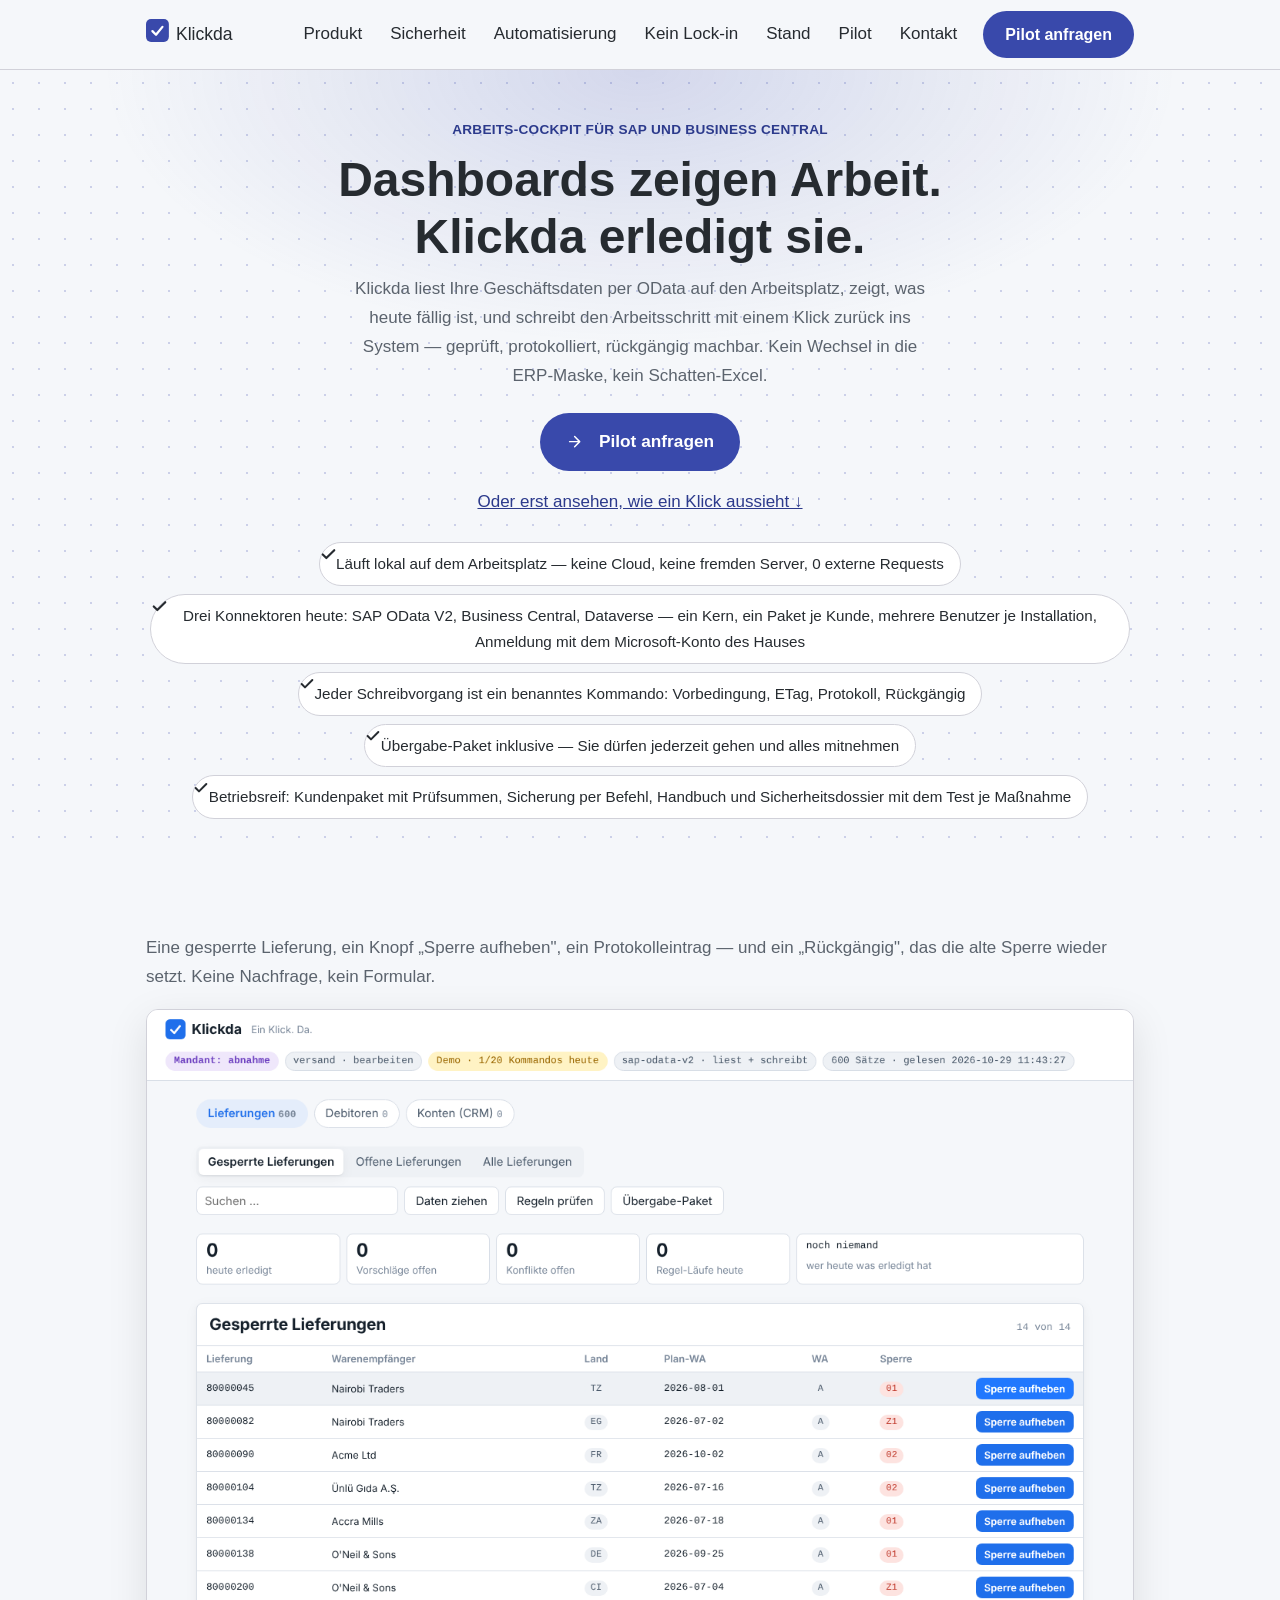
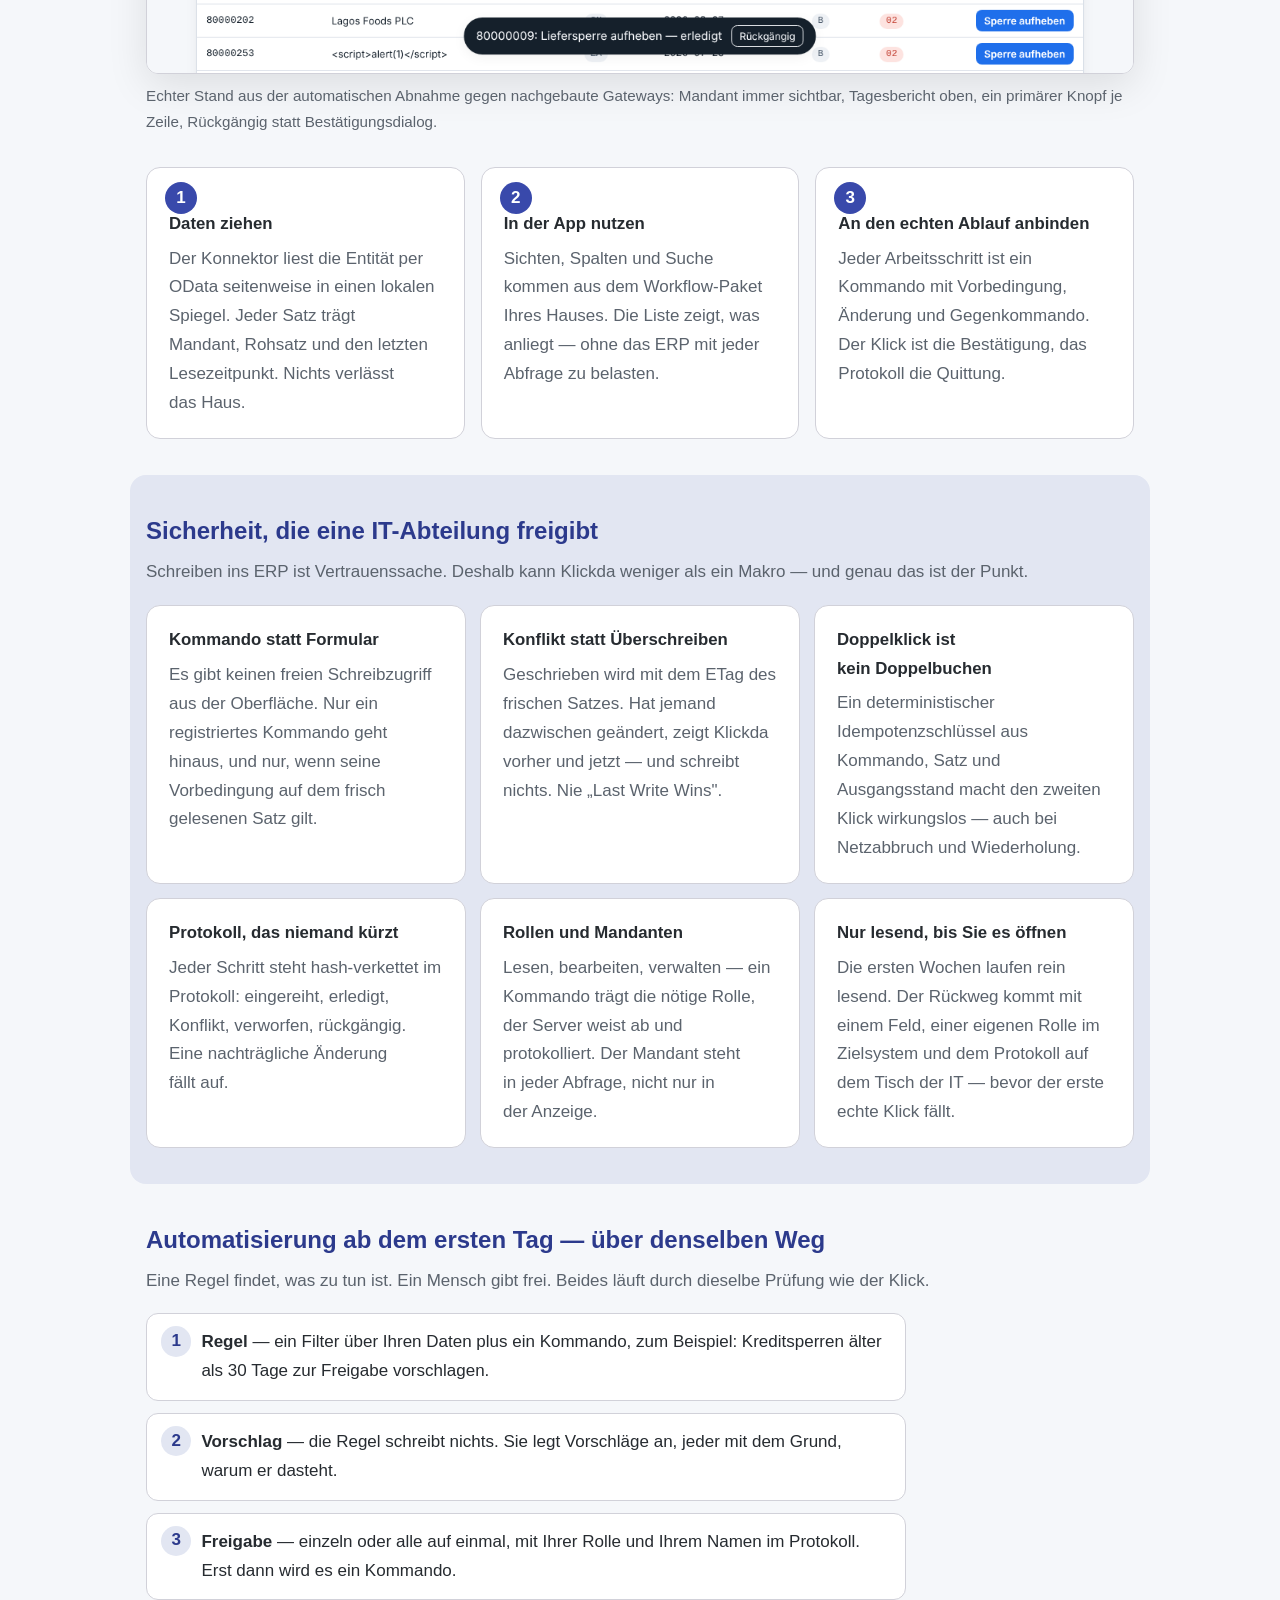
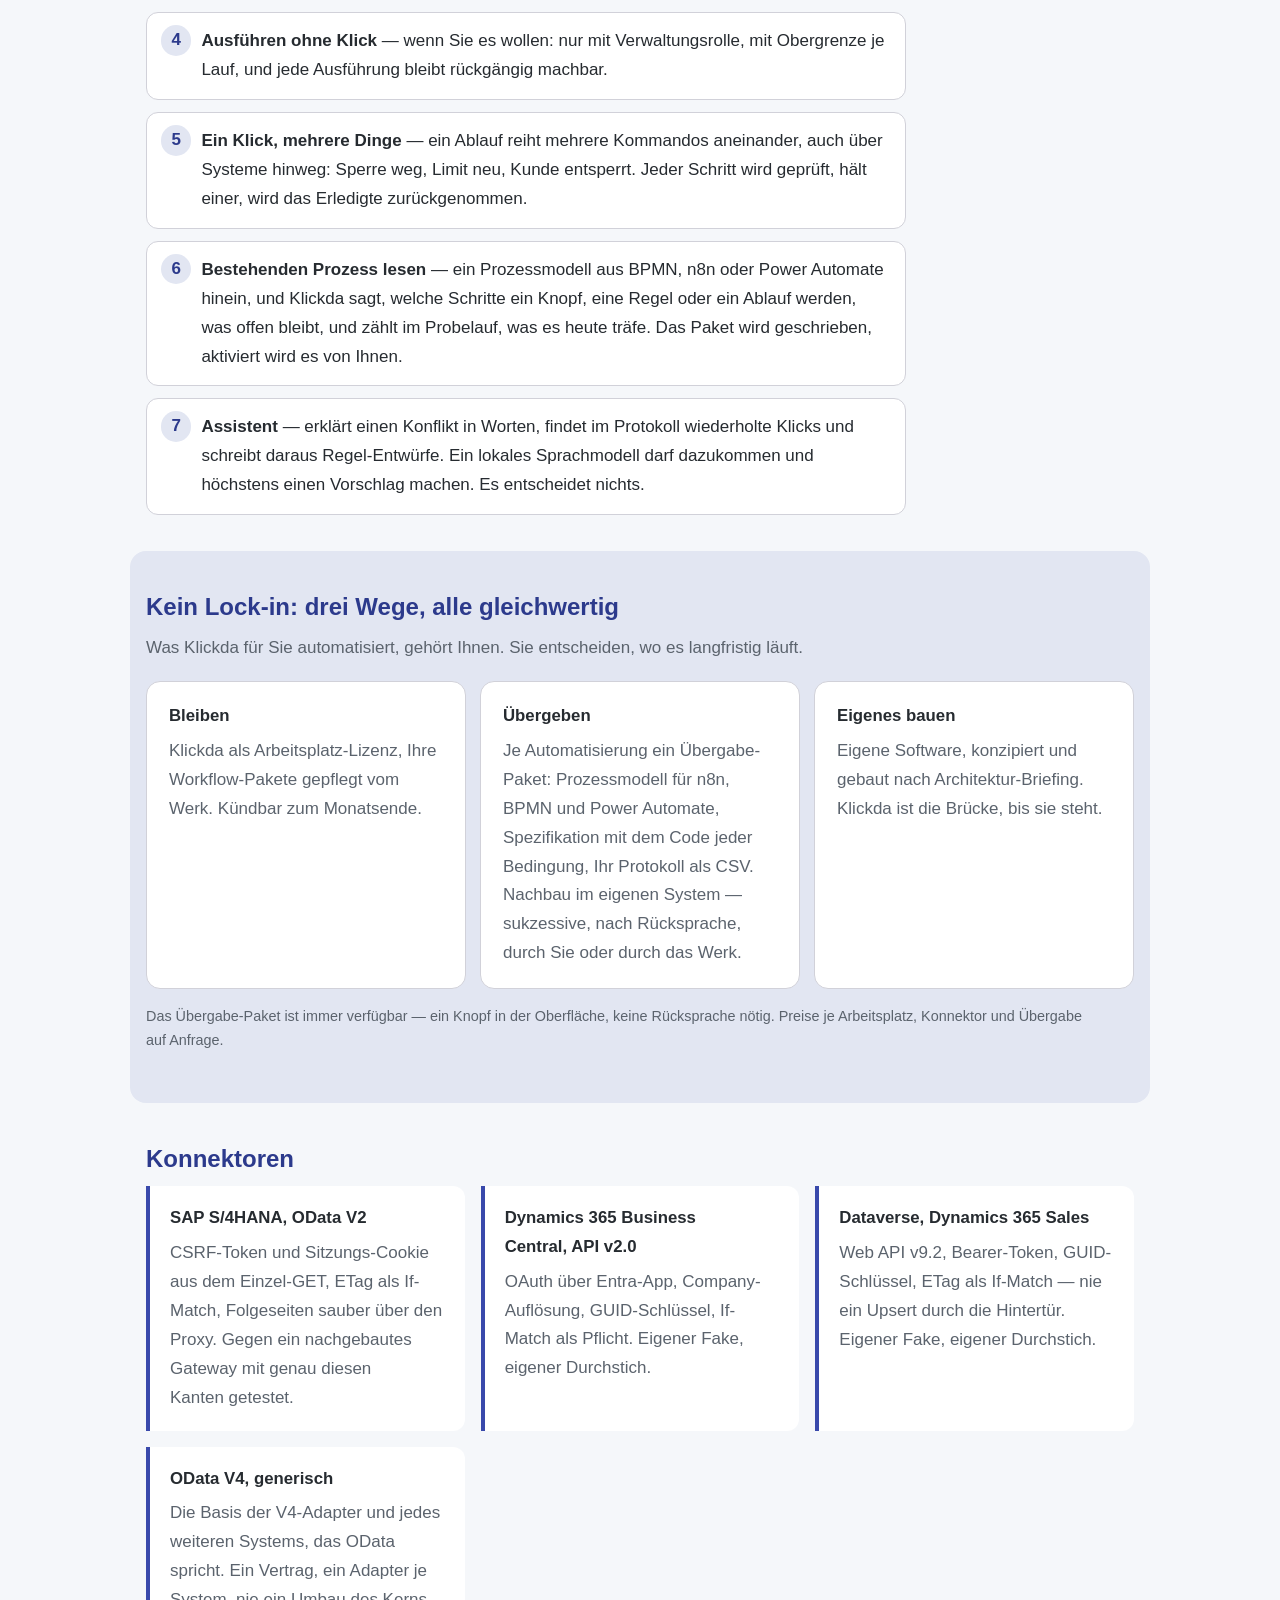
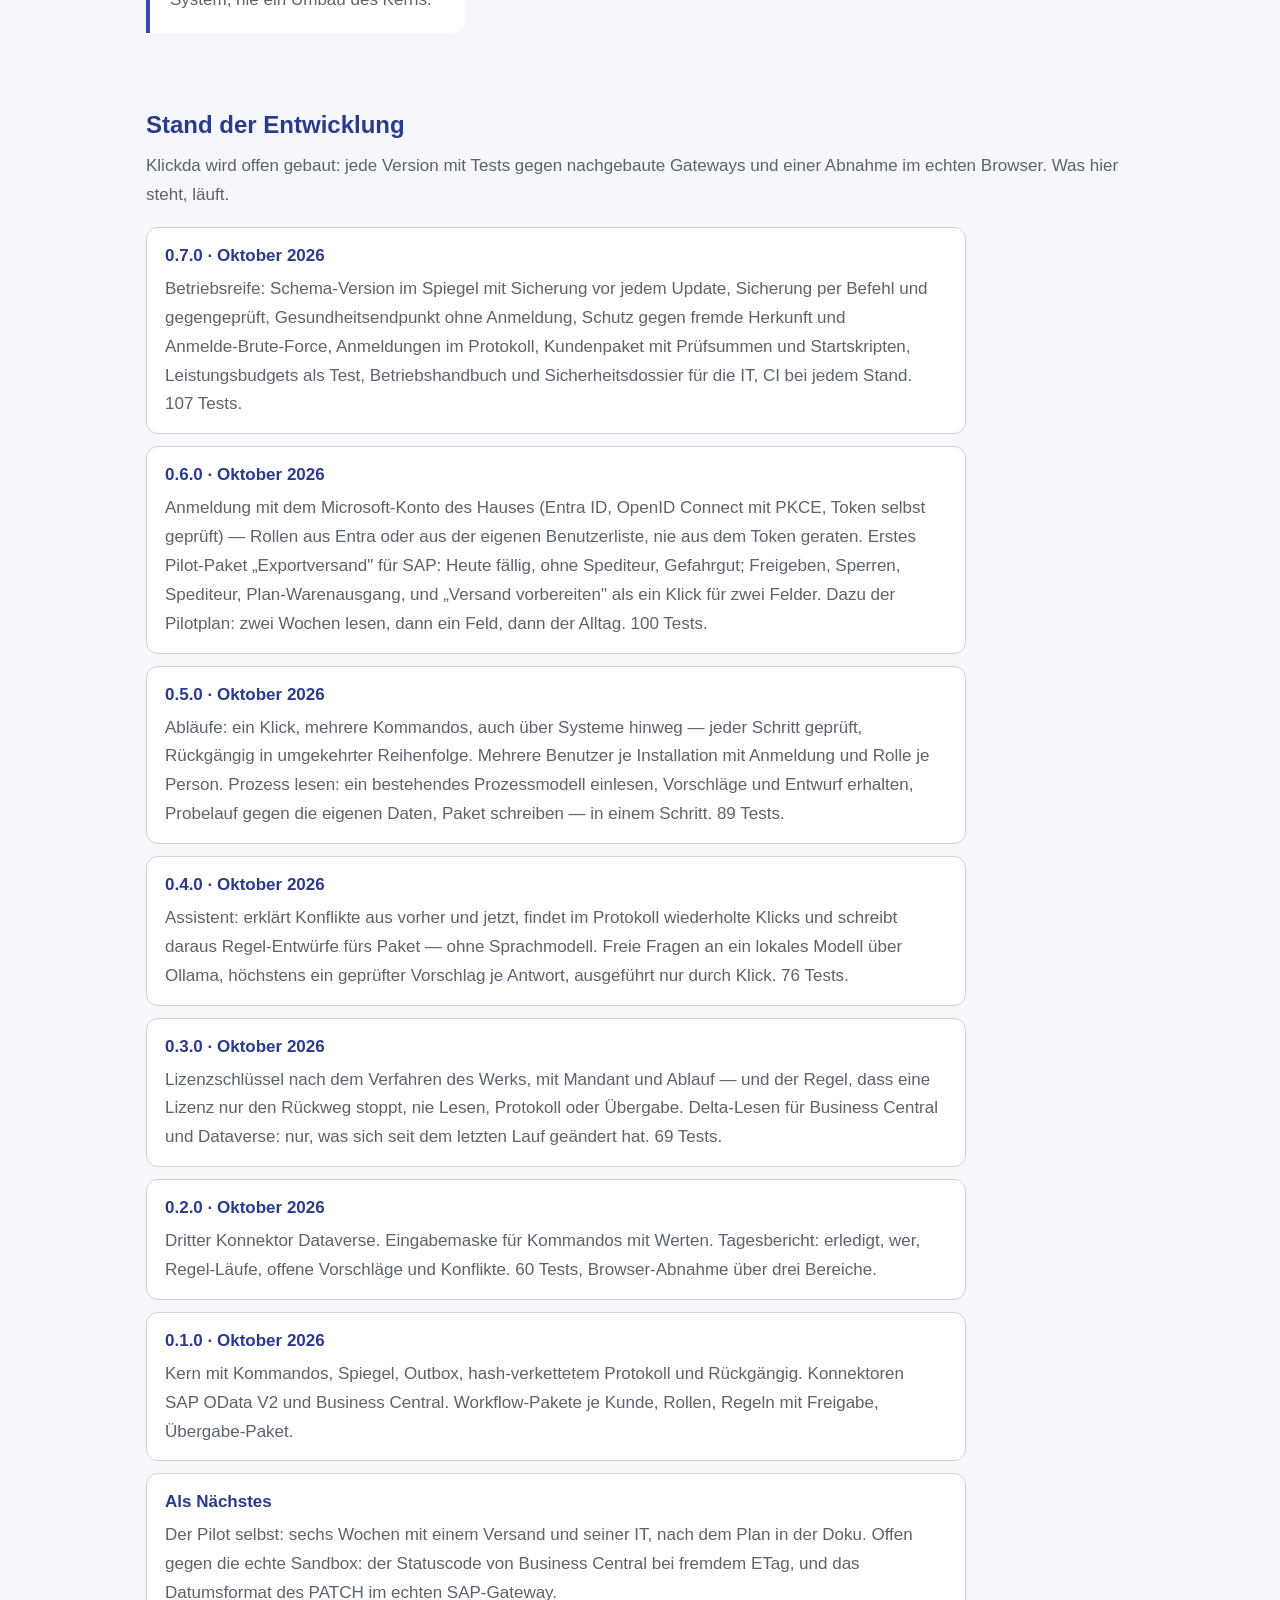
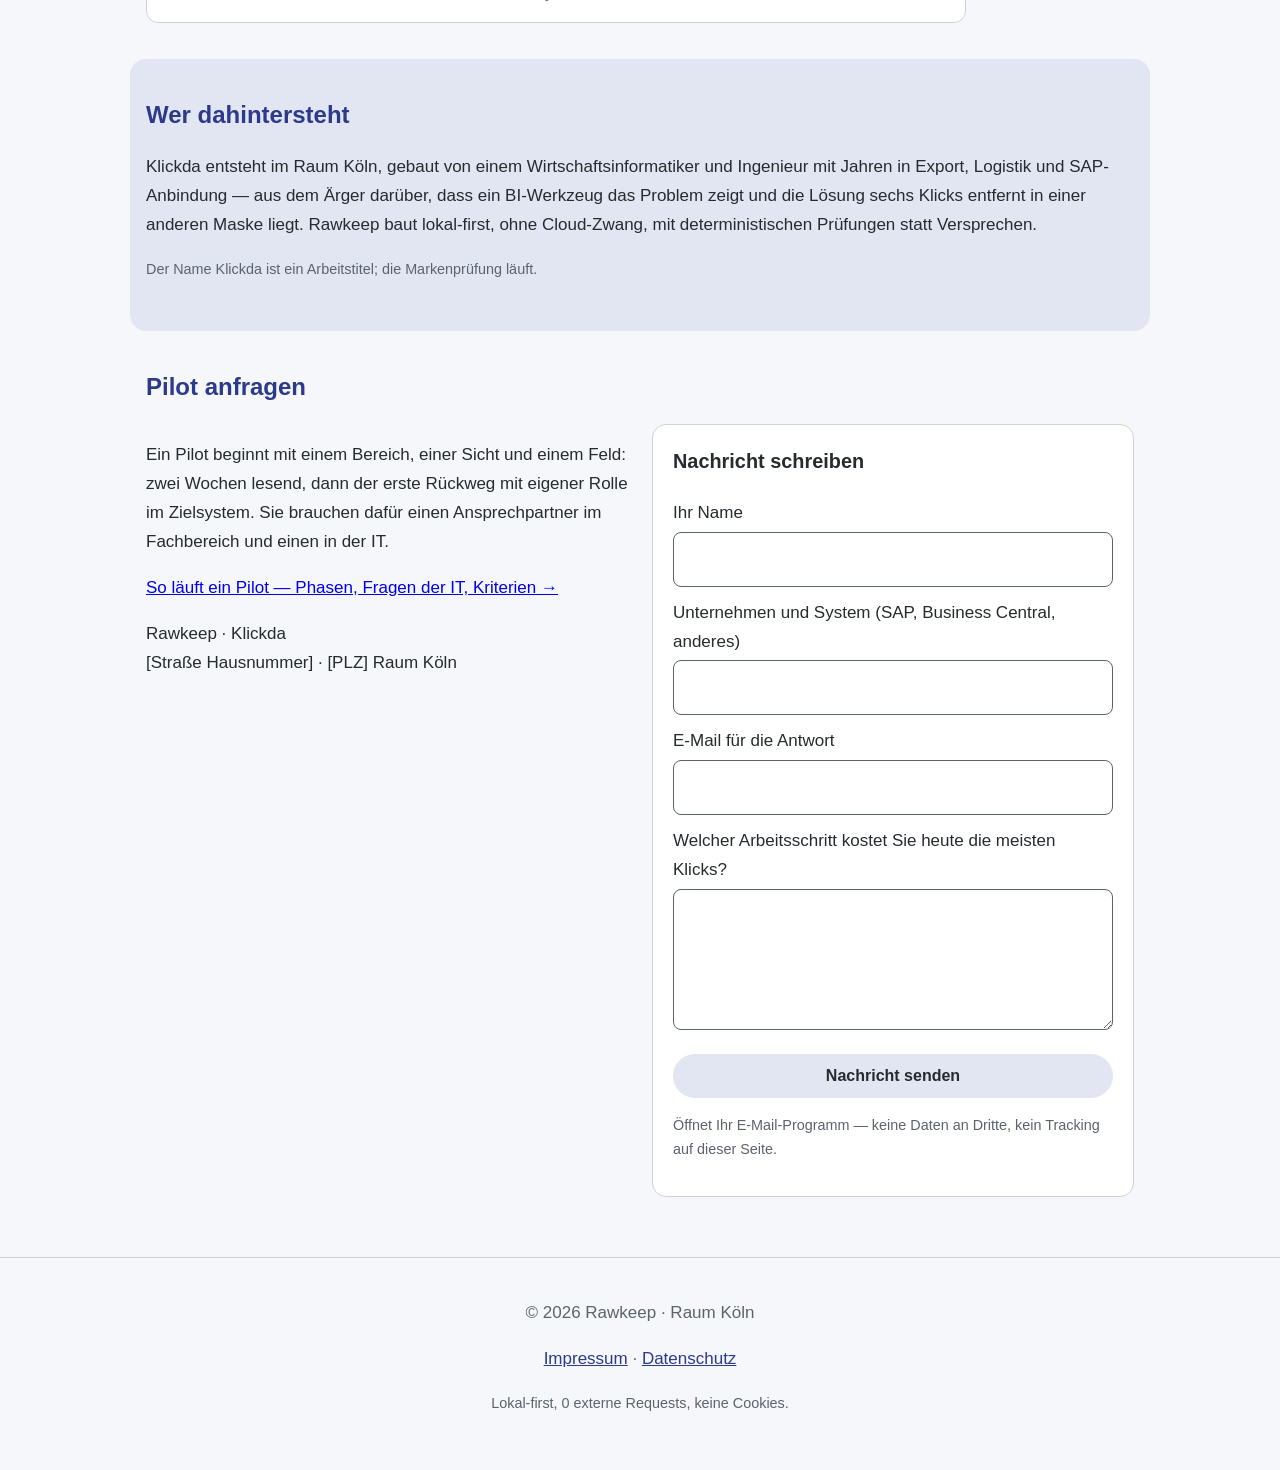
==== commit cf8f3af4: "feat: Stand 0.7.0 — Betriebsreife, Pilotseite Co-Authored-By: Claude Fable 5.1 <noreply@anthropic.co" ====
--- a/index.html
+++ b/index.html
@@ -37,6 +37,7 @@
       <a href="#automatisierung">Automatisierung</a>
       <a href="#wege">Kein Lock-in</a>
       <a href="#stand">Stand</a>
+      <a href="pilot.html">Pilot</a>
       <a href="#kontakt">Kontakt</a>
     </nav>
     <a class="knopf knopf-primaer kopf-cta" href="#kontakt">Pilot anfragen</a>
@@ -63,6 +64,7 @@
         <li>Drei Konnektoren heute: SAP OData V2, Business Central, Dataverse — ein Kern, ein Paket je Kunde, mehrere Benutzer je Installation, Anmeldung mit dem Microsoft-Konto des Hauses</li>
         <li>Jeder Schreibvorgang ist ein benanntes Kommando: Vorbedingung, ETag, Protokoll, Rückgängig</li>
         <li>Übergabe-Paket inklusive — Sie dürfen jederzeit gehen und alles mitnehmen</li>
+        <li>Betriebsreif: Kundenpaket mit Prüfsummen, Sicherung per Befehl, Handbuch und Sicherheitsdossier mit dem Test je Maßnahme</li>
       </ul>
     </div>
   </section>
@@ -154,6 +156,7 @@
     <h2 data-reveal>Stand der Entwicklung</h2>
     <p class="abschnitt-intro" data-reveal>Klickda wird offen gebaut: jede Version mit Tests gegen nachgebaute Gateways und einer Abnahme im echten Browser. Was hier steht, läuft.</p>
     <dl class="stand" data-reveal>
+      <div><dt>0.7.0 · Oktober 2026</dt><dd>Betriebsreife: Schema-Version im Spiegel mit Sicherung vor jedem Update, Sicherung per Befehl und gegengeprüft, Gesundheitsendpunkt ohne Anmeldung, Schutz gegen fremde Herkunft und Anmelde-Brute-Force, Anmeldungen im Protokoll, Kundenpaket mit Prüfsummen und Startskripten, Leistungsbudgets als Test, Betriebshandbuch und Sicherheitsdossier für die IT, CI bei jedem Stand. 107 Tests.</dd></div>
       <div><dt>0.6.0 · Oktober 2026</dt><dd>Anmeldung mit dem Microsoft-Konto des Hauses (Entra ID, OpenID Connect mit PKCE, Token selbst geprüft) — Rollen aus Entra oder aus der eigenen Benutzerliste, nie aus dem Token geraten. Erstes Pilot-Paket „Exportversand" für SAP: Heute fällig, ohne Spediteur, Gefahrgut; Freigeben, Sperren, Spediteur, Plan-Warenausgang, und „Versand vorbereiten" als ein Klick für zwei Felder. Dazu der Pilotplan: zwei Wochen lesen, dann ein Feld, dann der Alltag. 100 Tests.</dd></div>
       <div><dt>0.5.0 · Oktober 2026</dt><dd>Abläufe: ein Klick, mehrere Kommandos, auch über Systeme hinweg — jeder Schritt geprüft, Rückgängig in umgekehrter Reihenfolge. Mehrere Benutzer je Installation mit Anmeldung und Rolle je Person. Prozess lesen: ein bestehendes Prozessmodell einlesen, Vorschläge und Entwurf erhalten, Probelauf gegen die eigenen Daten, Paket schreiben — in einem Schritt. 89 Tests.</dd></div>
       <div><dt>0.4.0 · Oktober 2026</dt><dd>Assistent: erklärt Konflikte aus vorher und jetzt, findet im Protokoll wiederholte Klicks und schreibt daraus Regel-Entwürfe fürs Paket — ohne Sprachmodell. Freie Fragen an ein lokales Modell über Ollama, höchstens ein geprüfter Vorschlag je Antwort, ausgeführt nur durch Klick. 76 Tests.</dd></div>
@@ -175,6 +178,7 @@
     <div class="kontakt-raster">
       <div data-reveal>
         <p>Ein Pilot beginnt mit einem Bereich, einer Sicht und einem Feld: zwei Wochen lesend, dann der erste Rückweg mit eigener Rolle im Zielsystem. Sie brauchen dafür einen Ansprechpartner im Fachbereich und einen in der IT.</p>
+        <p><a href="pilot.html">So läuft ein Pilot — Phasen, Fragen der IT, Kriterien →</a></p>
         <address>
           Rawkeep · Klickda<br>
           [Straße Hausnummer] · [PLZ] Raum Köln
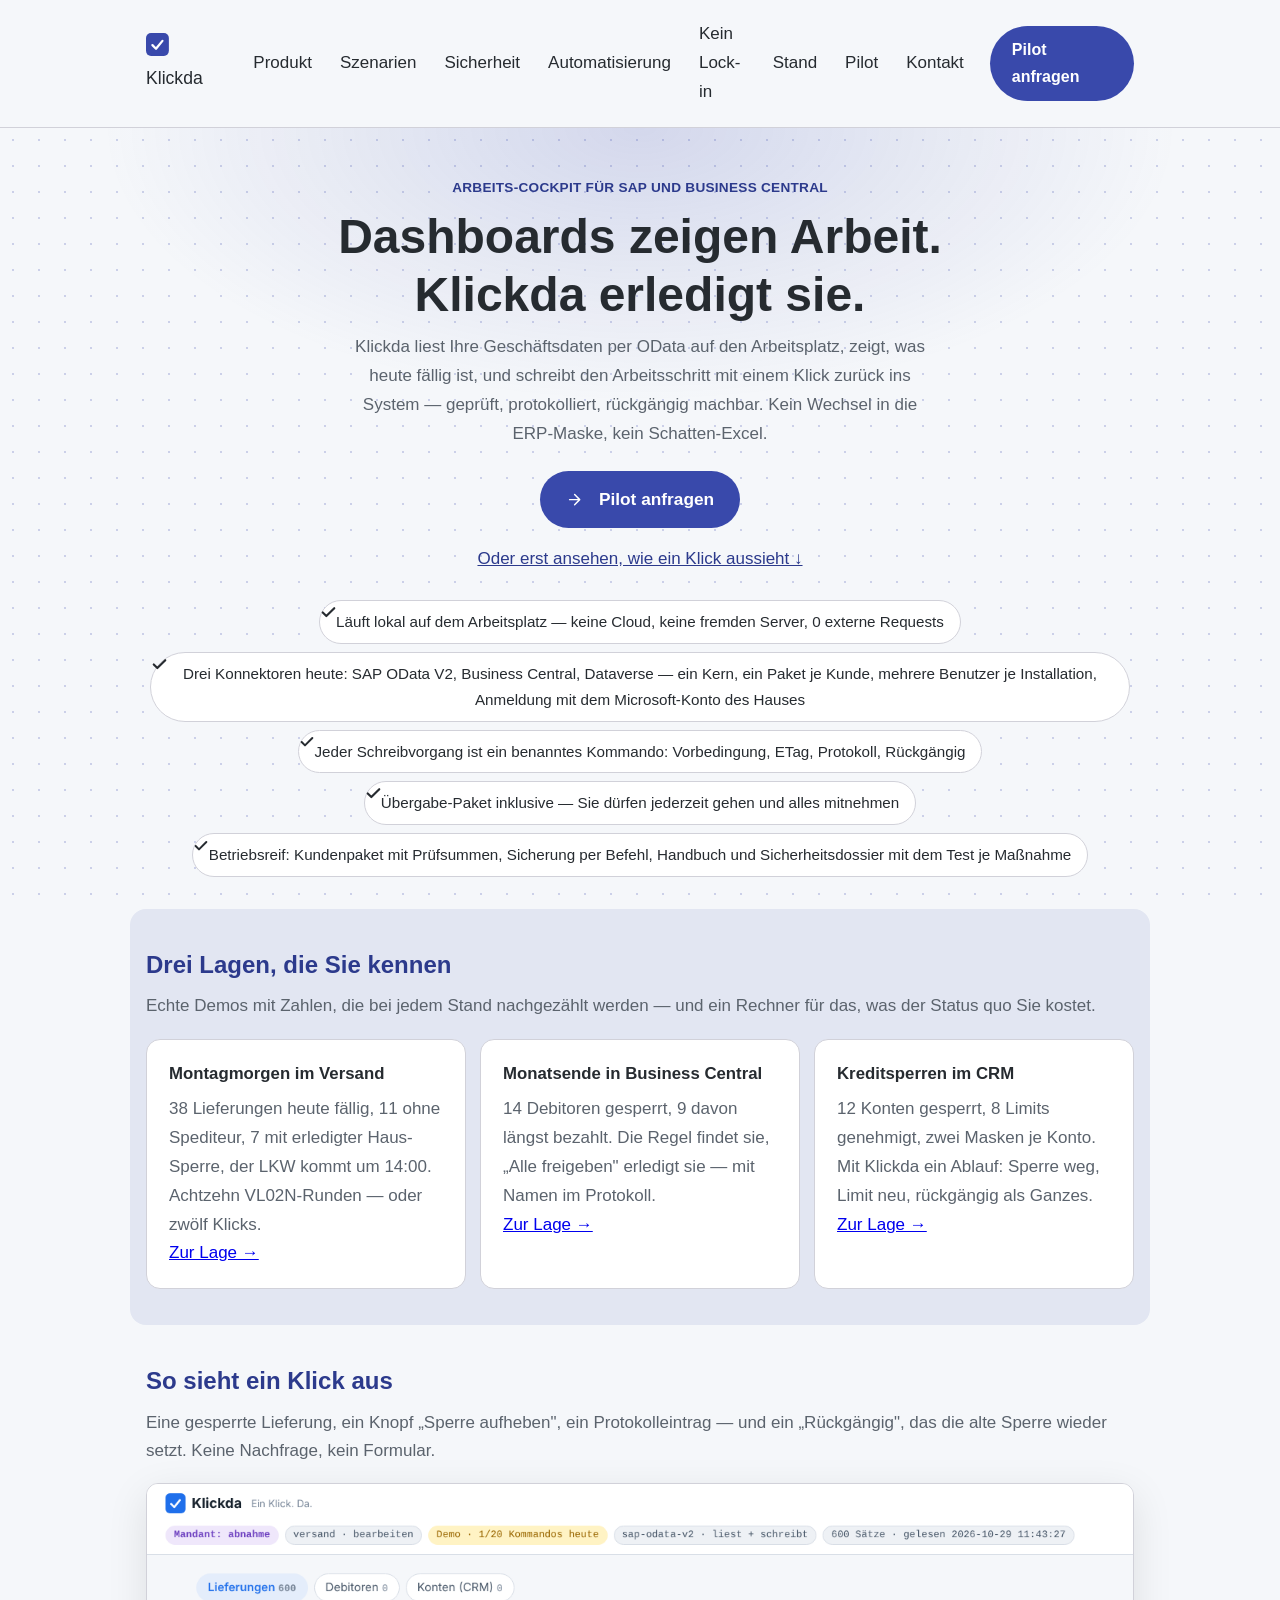
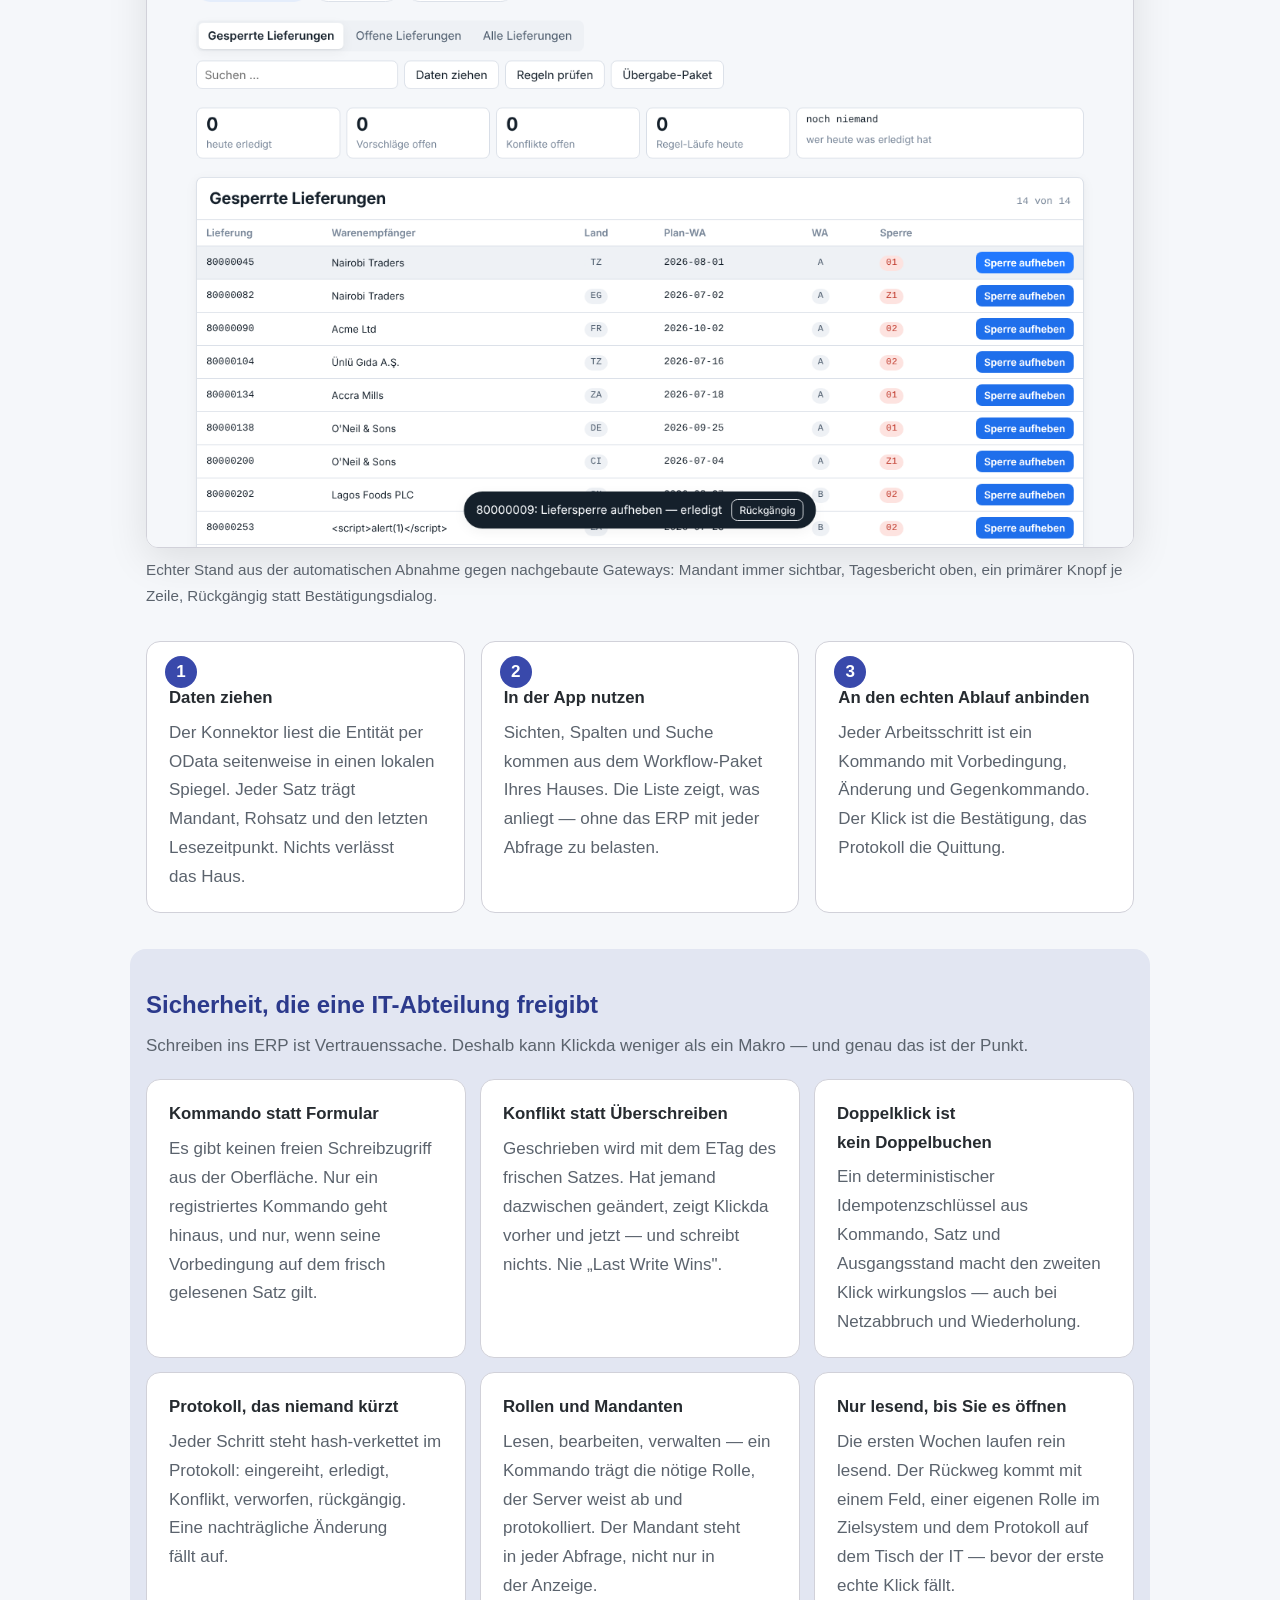
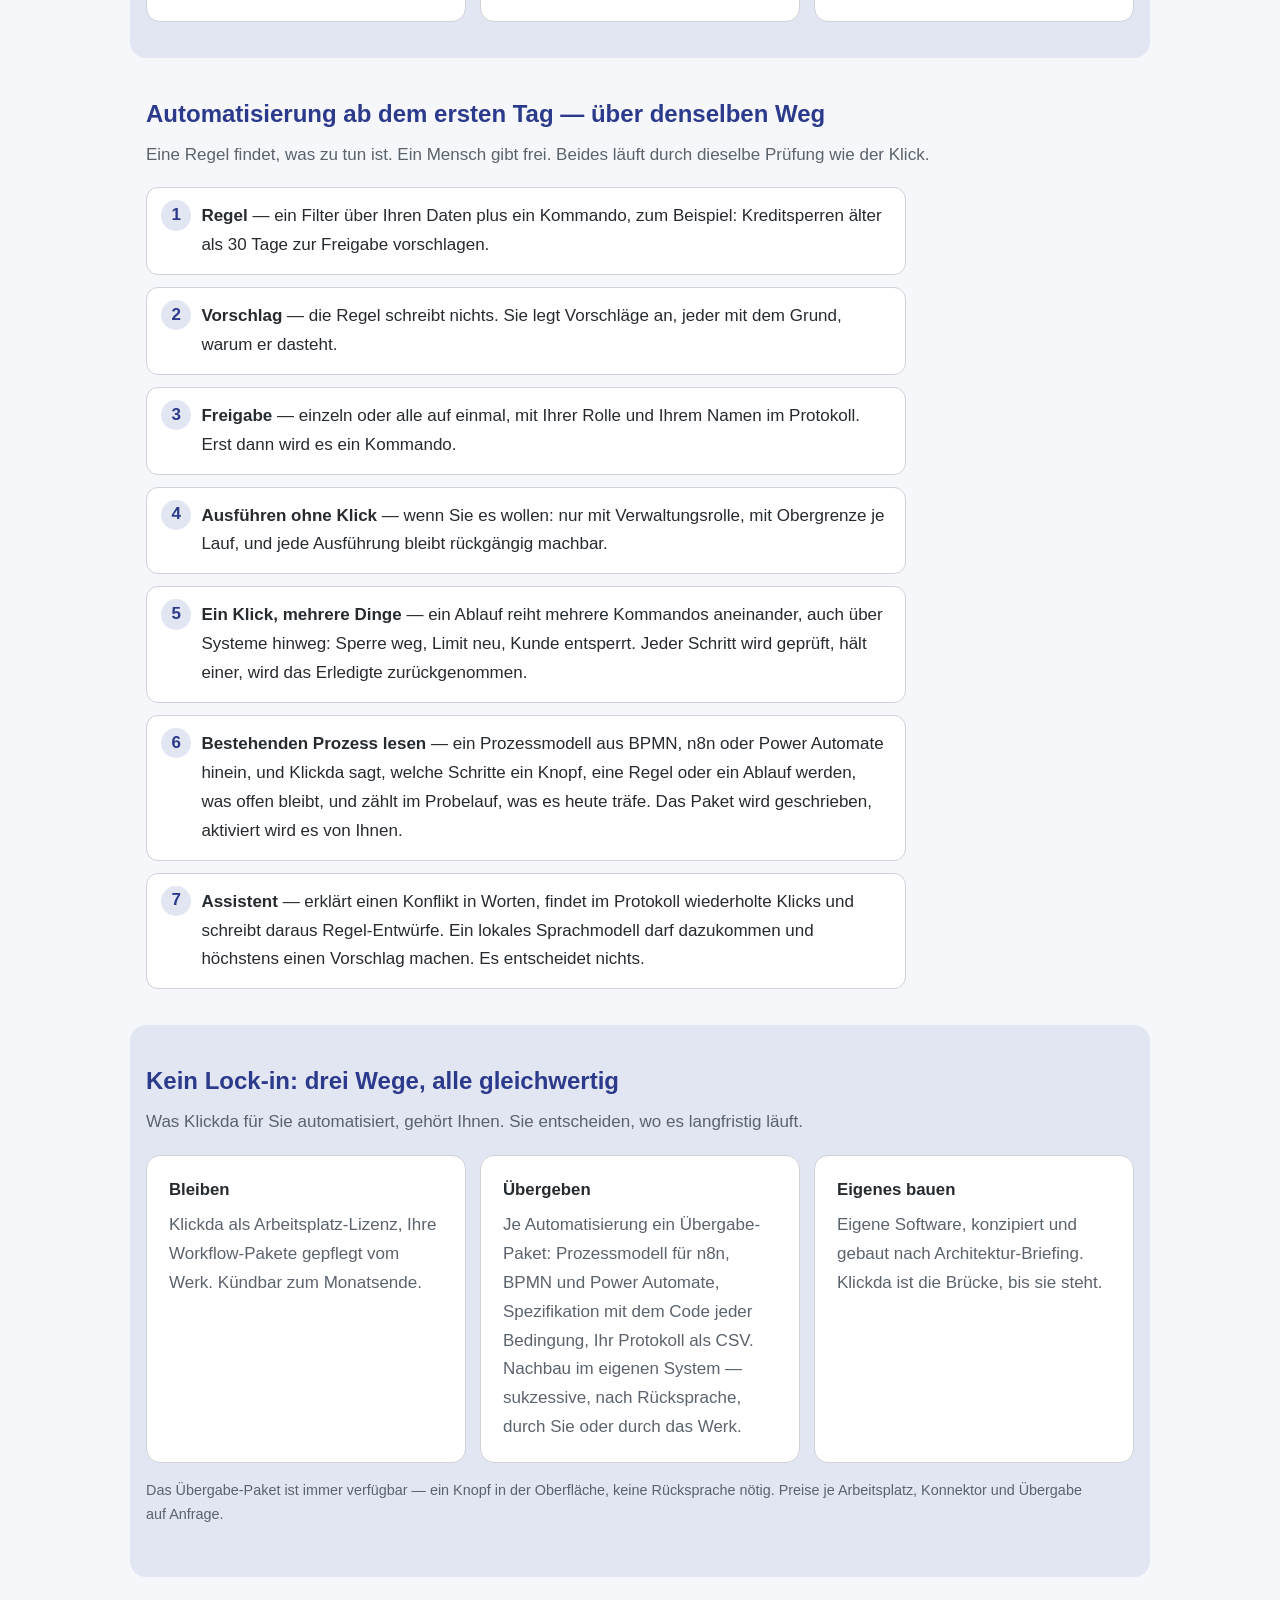
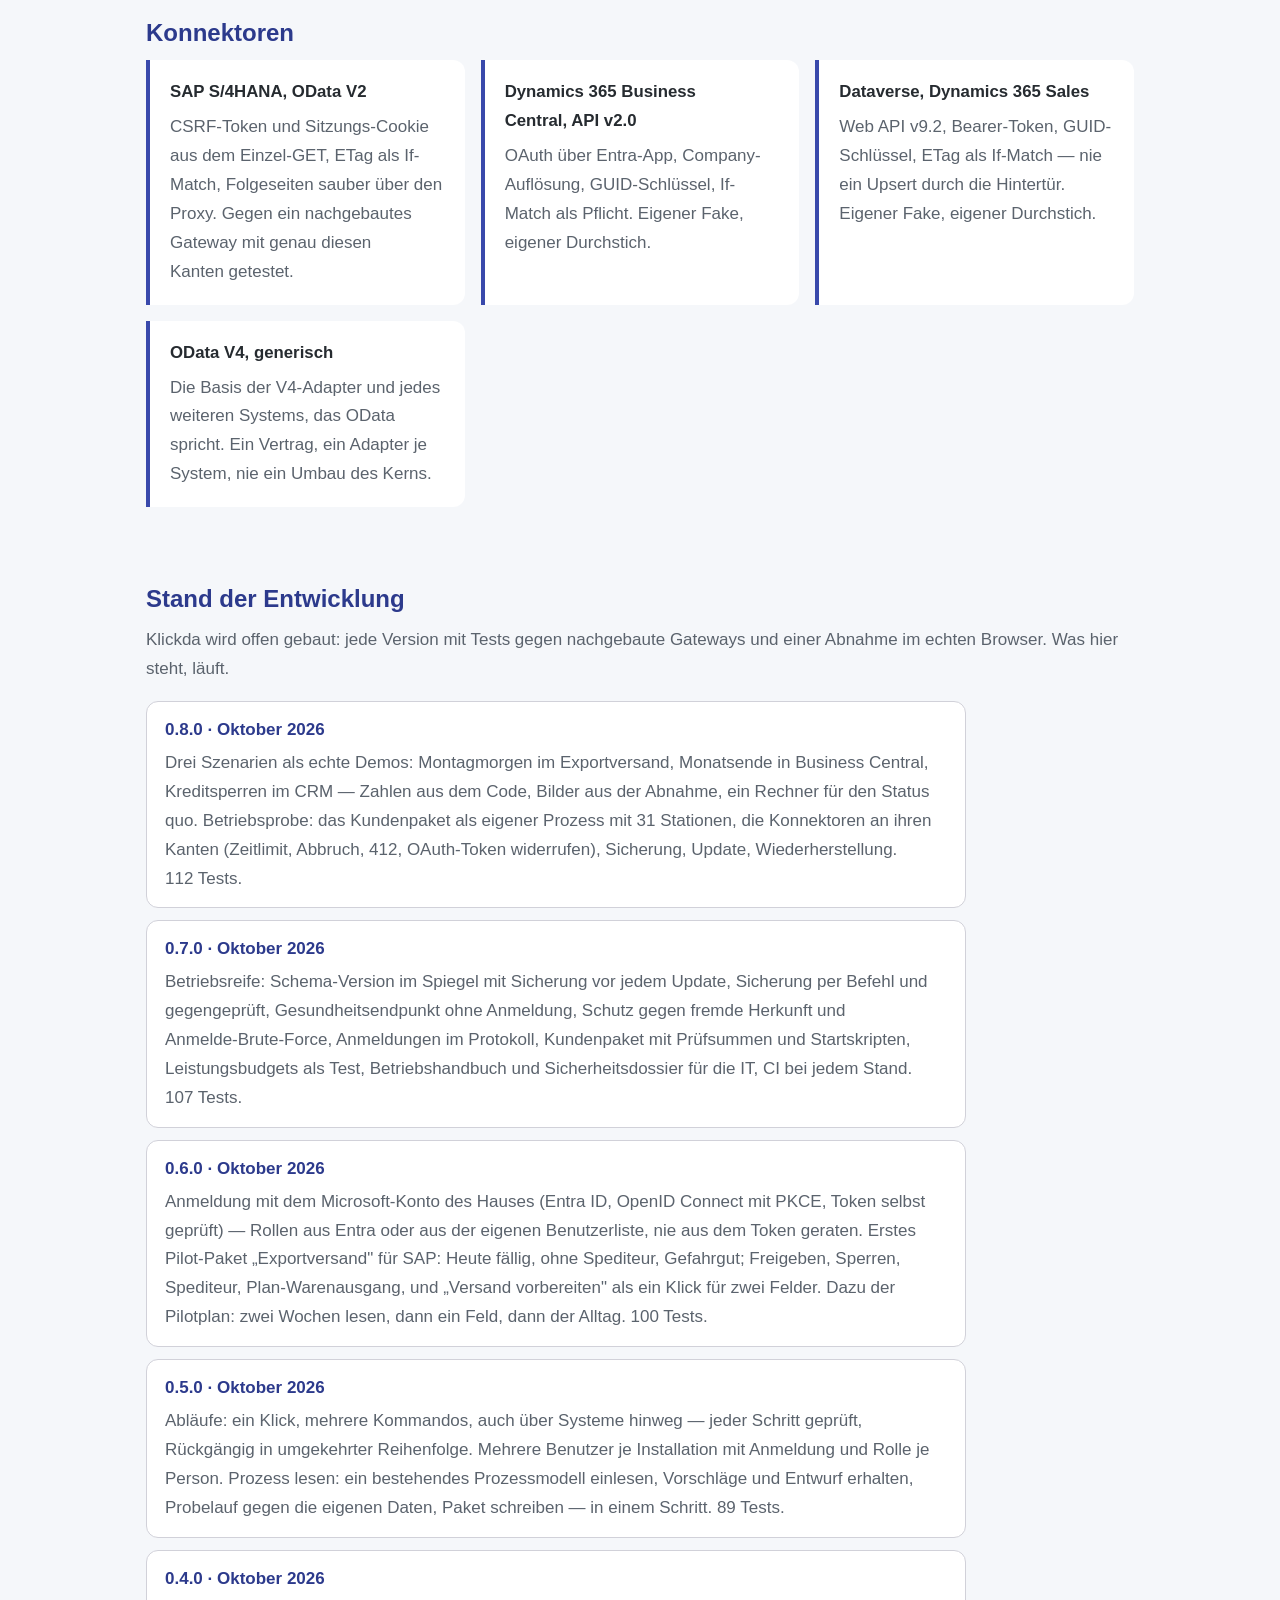
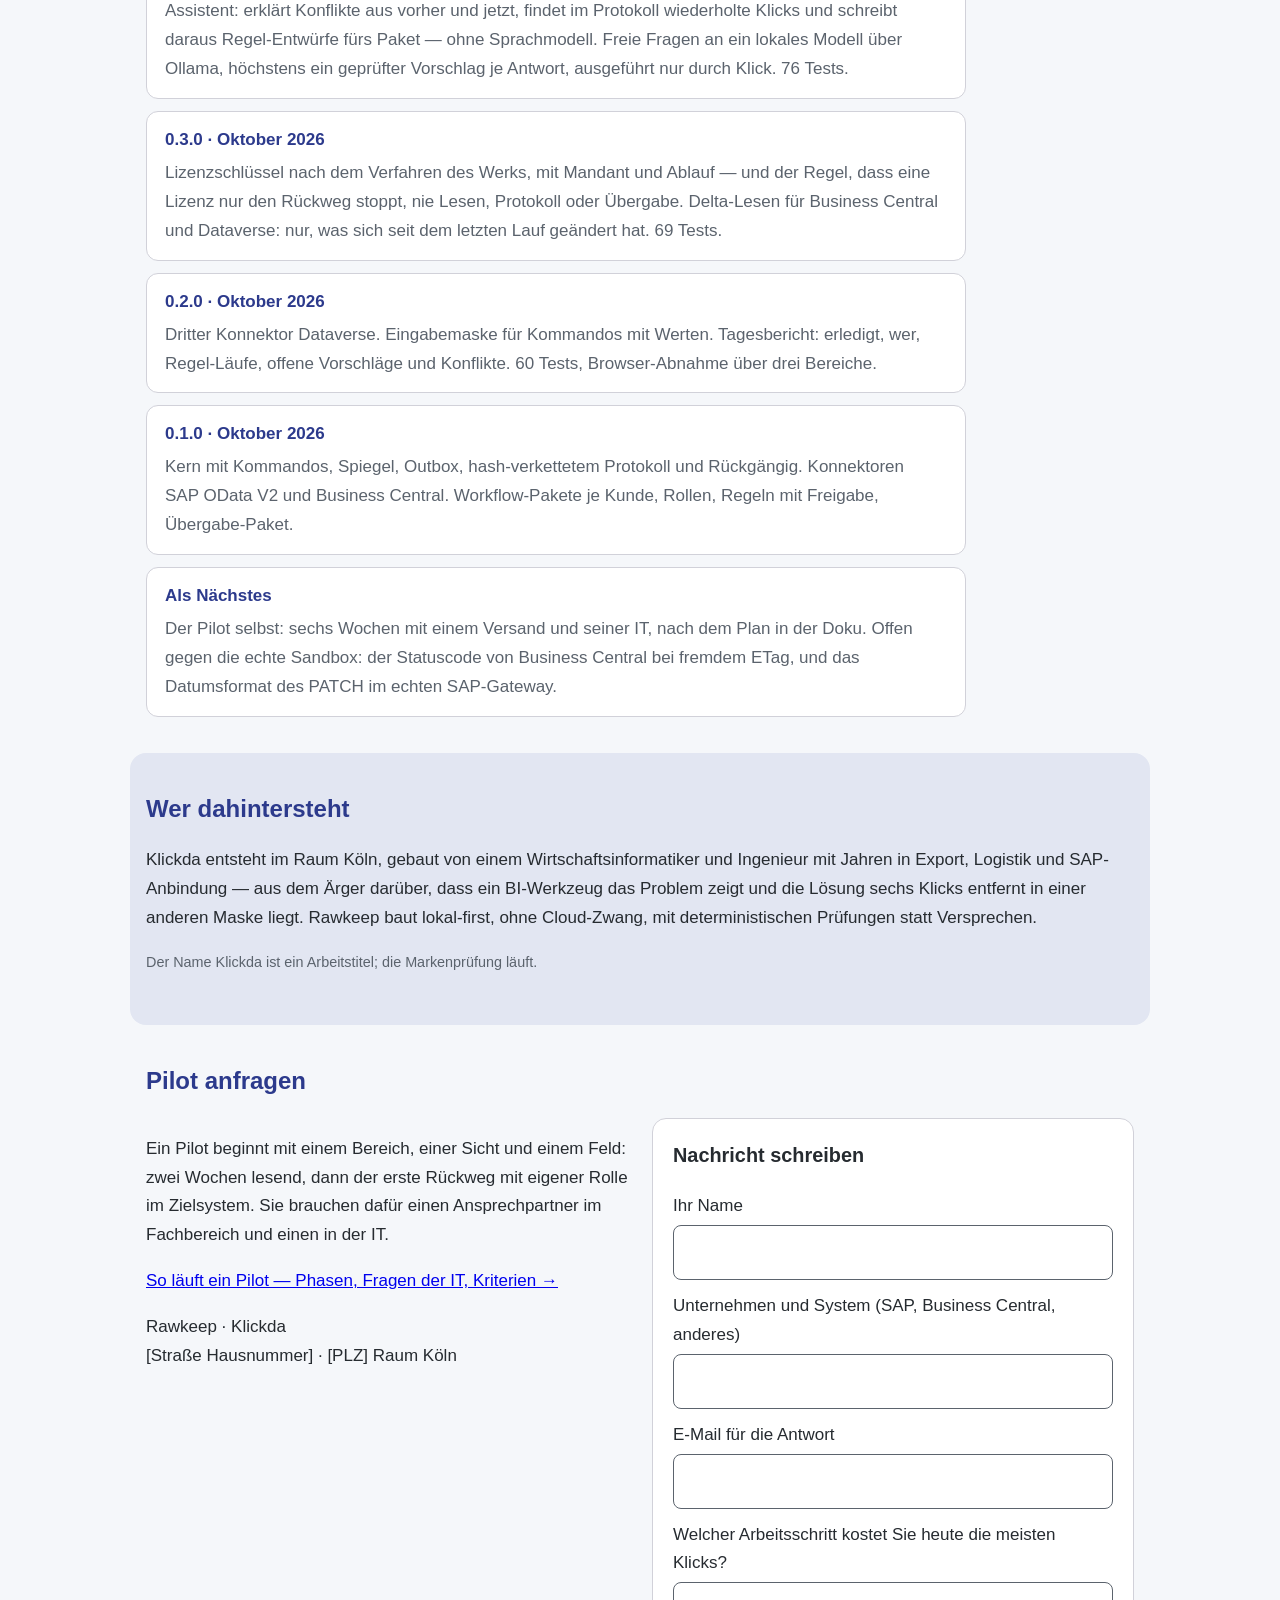
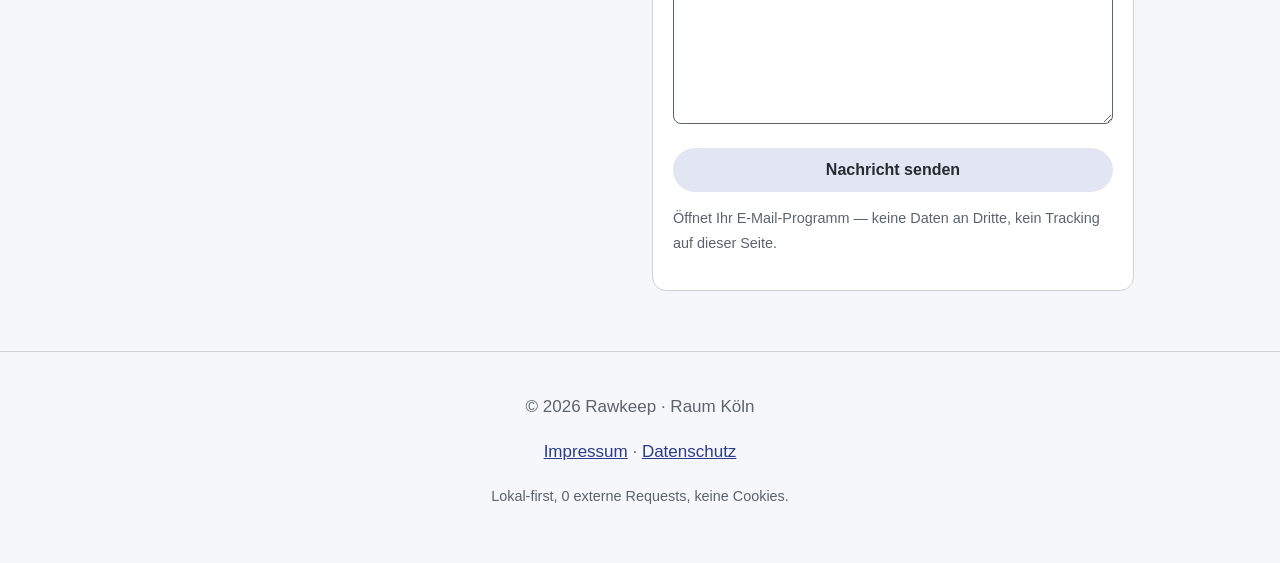
==== commit 38811545: "feat: Stand 0.8.0 — Szenarien mit Rechner, Pilotseite Co-Authored-By: Claude Fable 5.1 <noreply@anth" ====
--- a/index.html
+++ b/index.html
@@ -33,6 +33,7 @@
     <a class="marke" href="#start" aria-label="Klickda — zur Startseite"><svg class="icon icon-marke" viewBox="0 0 32 32" aria-hidden="true"><rect width="32" height="32" rx="7" fill="currentColor"/><path d="M9 17l5 5 9-11" fill="none" stroke="#fff" stroke-width="3.2" stroke-linecap="round" stroke-linejoin="round"/></svg>Klickda</a>
     <nav aria-label="Hauptnavigation" class="nav" id="nav">
       <a href="#produkt">Produkt</a>
+      <a href="szenarien.html">Szenarien</a>
       <a href="#sicherheit">Sicherheit</a>
       <a href="#automatisierung">Automatisierung</a>
       <a href="#wege">Kein Lock-in</a>
@@ -69,6 +70,16 @@
     </div>
   </section>
 
+  <section class="abschnitt abschnitt-hell" id="szenarien">
+    <h2 data-reveal>Drei Lagen, die Sie kennen</h2>
+    <p class="abschnitt-intro" data-reveal>Echte Demos mit Zahlen, die bei jedem Stand nachgezählt werden — und ein Rechner für das, was der Status quo Sie kostet.</p>
+    <div class="karten">
+      <article class="karte lift" data-reveal><h3>Montagmorgen im Versand</h3><p>38 Lieferungen heute fällig, 11 ohne Spediteur, 7 mit erledigter Haus-Sperre, der LKW kommt um 14:00. Achtzehn VL02N-Runden — oder zwölf Klicks.</p><p><a href="szenarien.html#montag-versand">Zur Lage →</a></p></article>
+      <article class="karte lift" data-reveal data-delay="1"><h3>Monatsende in Business Central</h3><p>14 Debitoren gesperrt, 9 davon längst bezahlt. Die Regel findet sie, „Alle freigeben" erledigt sie — mit Namen im Protokoll.</p><p><a href="szenarien.html#monatsende-debitoren">Zur Lage →</a></p></article>
+      <article class="karte lift" data-reveal data-delay="2"><h3>Kreditsperren im CRM</h3><p>12 Konten gesperrt, 8 Limits genehmigt, zwei Masken je Konto. Mit Klickda ein Ablauf: Sperre weg, Limit neu, rückgängig als Ganzes.</p><p><a href="szenarien.html#kreditsperre-crm">Zur Lage →</a></p></article>
+    </div>
+  </section>
+
   <section class="abschnitt" id="produkt">
     <h2 data-reveal>So sieht ein Klick aus</h2>
     <p class="abschnitt-intro" data-reveal>Eine gesperrte Lieferung, ein Knopf „Sperre aufheben", ein Protokolleintrag — und ein „Rückgängig", das die alte Sperre wieder setzt. Keine Nachfrage, kein Formular.</p>
@@ -156,6 +167,7 @@
     <h2 data-reveal>Stand der Entwicklung</h2>
     <p class="abschnitt-intro" data-reveal>Klickda wird offen gebaut: jede Version mit Tests gegen nachgebaute Gateways und einer Abnahme im echten Browser. Was hier steht, läuft.</p>
     <dl class="stand" data-reveal>
+      <div><dt>0.8.0 · Oktober 2026</dt><dd>Drei Szenarien als echte Demos: Montagmorgen im Exportversand, Monatsende in Business Central, Kreditsperren im CRM — Zahlen aus dem Code, Bilder aus der Abnahme, ein Rechner für den Status quo. Betriebsprobe: das Kundenpaket als eigener Prozess mit 31 Stationen, die Konnektoren an ihren Kanten (Zeitlimit, Abbruch, 412, OAuth-Token widerrufen), Sicherung, Update, Wiederherstellung. 112 Tests.</dd></div>
       <div><dt>0.7.0 · Oktober 2026</dt><dd>Betriebsreife: Schema-Version im Spiegel mit Sicherung vor jedem Update, Sicherung per Befehl und gegengeprüft, Gesundheitsendpunkt ohne Anmeldung, Schutz gegen fremde Herkunft und Anmelde-Brute-Force, Anmeldungen im Protokoll, Kundenpaket mit Prüfsummen und Startskripten, Leistungsbudgets als Test, Betriebshandbuch und Sicherheitsdossier für die IT, CI bei jedem Stand. 107 Tests.</dd></div>
       <div><dt>0.6.0 · Oktober 2026</dt><dd>Anmeldung mit dem Microsoft-Konto des Hauses (Entra ID, OpenID Connect mit PKCE, Token selbst geprüft) — Rollen aus Entra oder aus der eigenen Benutzerliste, nie aus dem Token geraten. Erstes Pilot-Paket „Exportversand" für SAP: Heute fällig, ohne Spediteur, Gefahrgut; Freigeben, Sperren, Spediteur, Plan-Warenausgang, und „Versand vorbereiten" als ein Klick für zwei Felder. Dazu der Pilotplan: zwei Wochen lesen, dann ein Feld, dann der Alltag. 100 Tests.</dd></div>
       <div><dt>0.5.0 · Oktober 2026</dt><dd>Abläufe: ein Klick, mehrere Kommandos, auch über Systeme hinweg — jeder Schritt geprüft, Rückgängig in umgekehrter Reihenfolge. Mehrere Benutzer je Installation mit Anmeldung und Rolle je Person. Prozess lesen: ein bestehendes Prozessmodell einlesen, Vorschläge und Entwurf erhalten, Probelauf gegen die eigenen Daten, Paket schreiben — in einem Schritt. 89 Tests.</dd></div>
--- a/styles.css
+++ b/styles.css
@@ -207,3 +207,14 @@
 .stand > div { background: var(--karte); border: 1px solid var(--linie); border-radius: 12px; padding: 14px 18px; }
 .stand dt { font-weight: 700; color: var(--akzent-dunkel); margin-bottom: 4px; }
 .stand dd { margin: 0; color: var(--grau); text-wrap: pretty; }
+
+/* Szenarien: Zahlenleiste und Rechner */
+.zahlen { grid-template-columns: repeat(auto-fit, minmax(150px, 1fr)); max-width: none; }
+.zahlen dt { font-size: 2rem; line-height: 1.1; }
+.zahlen dd { font-size: .92rem; }
+.rechner { margin-top: 20px; }
+.rechner-felder { display: grid; grid-template-columns: 1fr; gap: 10px; }
+.rechner-felder label { display: flex; flex-direction: column; gap: 4px; font-weight: 600; }
+.rechner-aus { margin-top: 14px; grid-template-columns: repeat(auto-fit, minmax(170px, 1fr)); max-width: none; }
+.rechner-aus dt { font-size: 1.5rem; }
+@media (min-width: 700px) { .rechner-felder { grid-template-columns: repeat(3, 1fr); } }
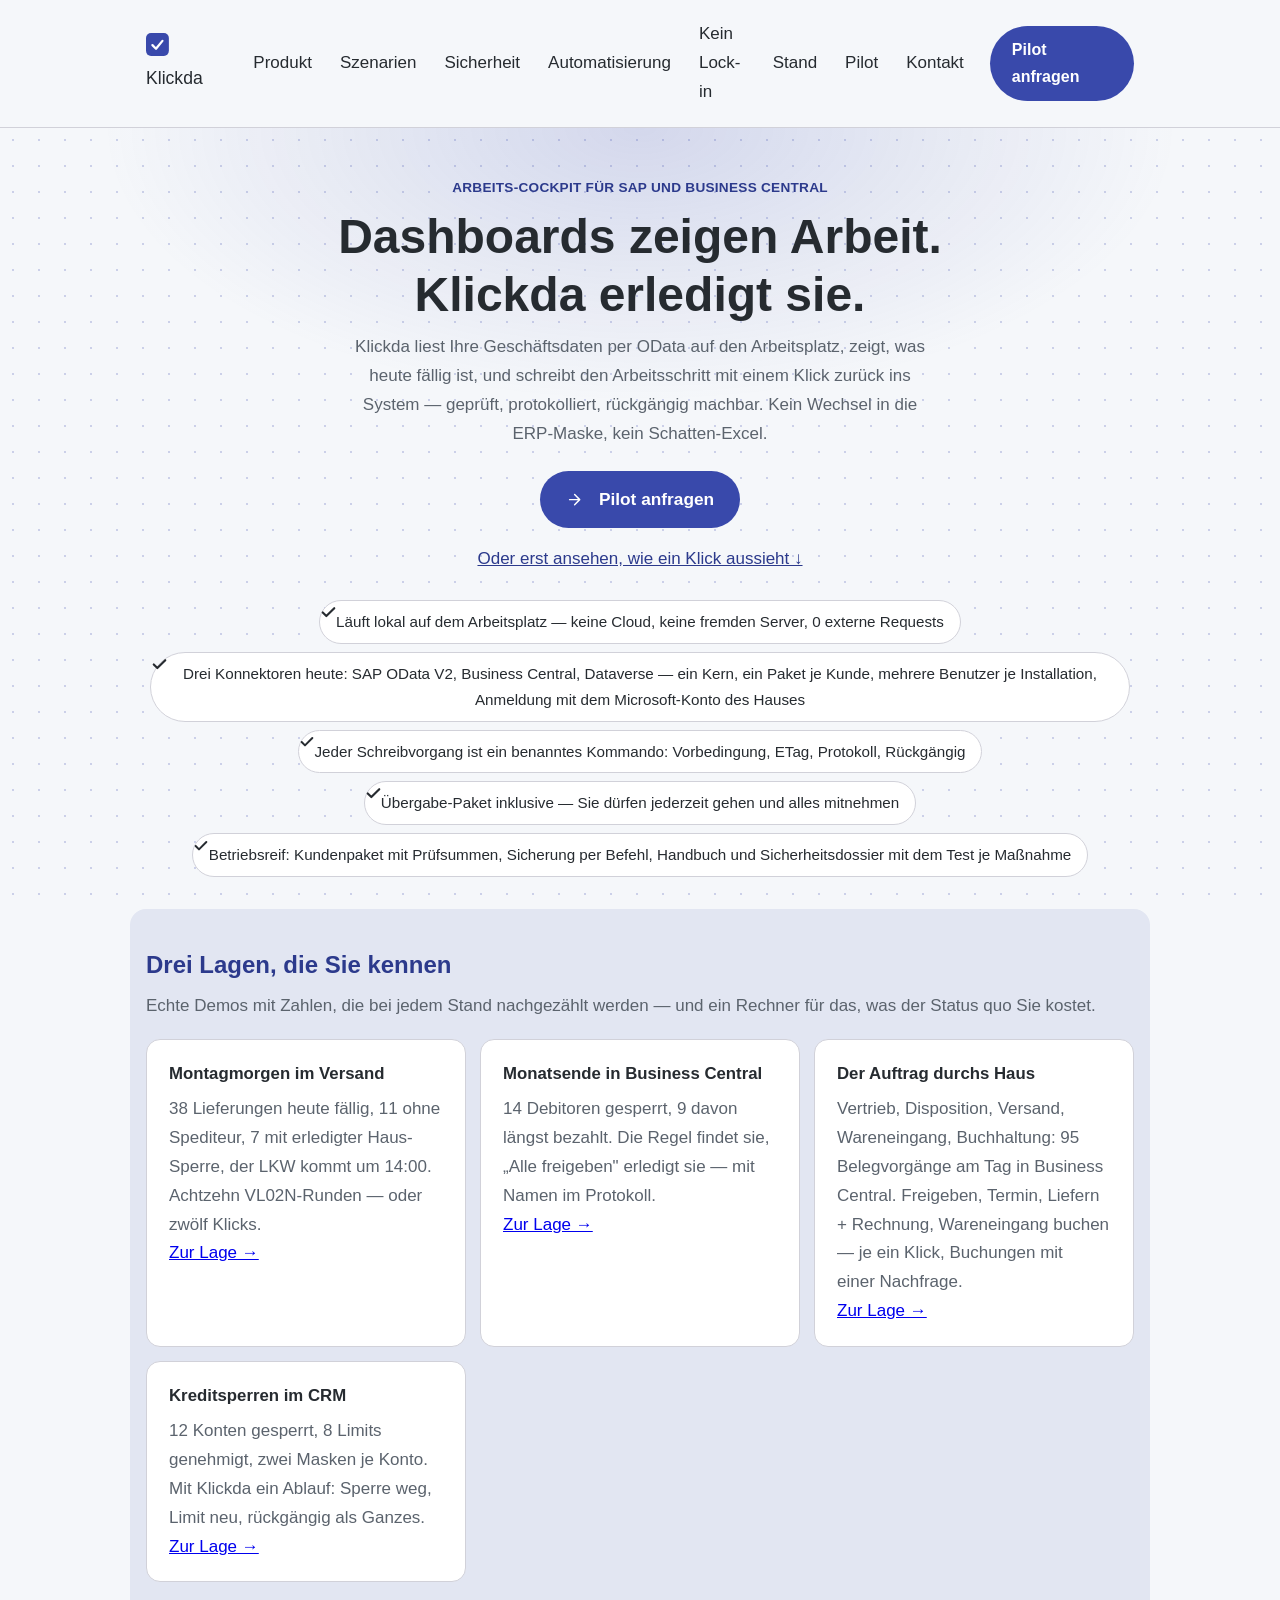
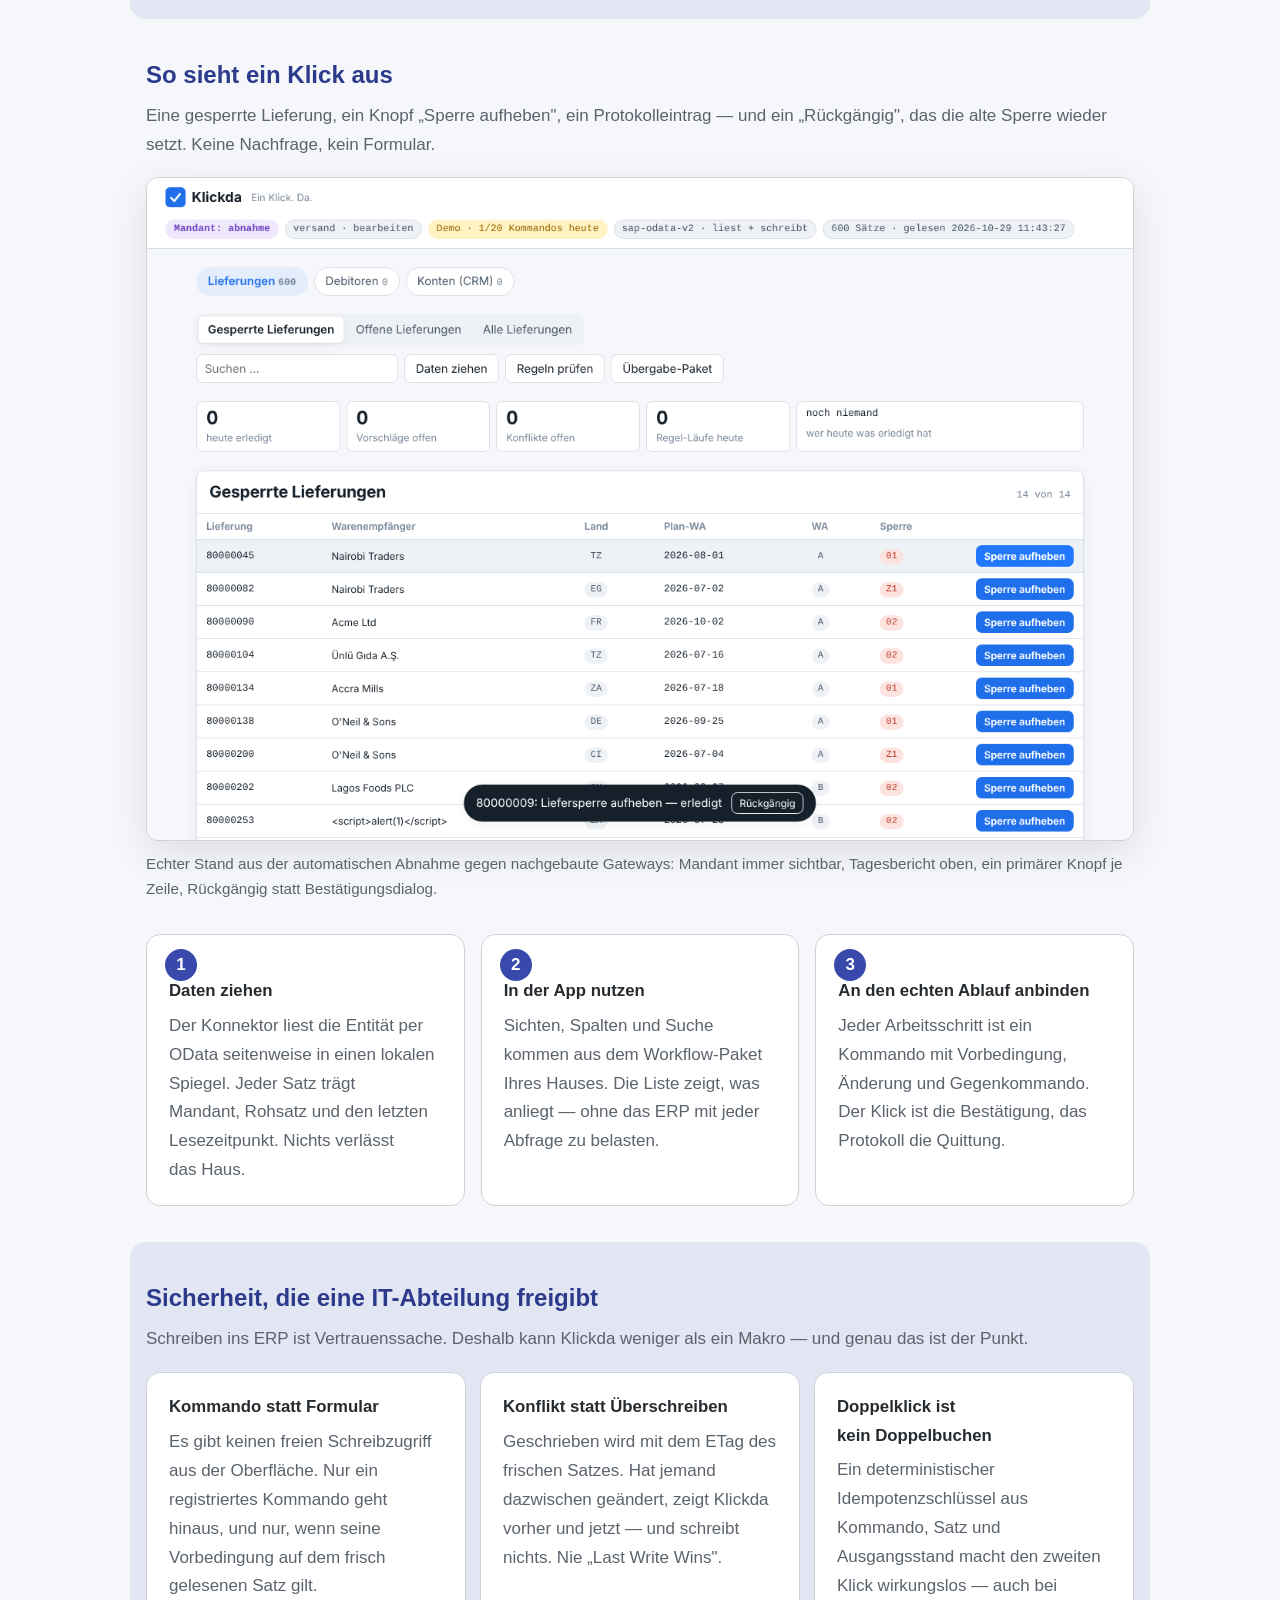
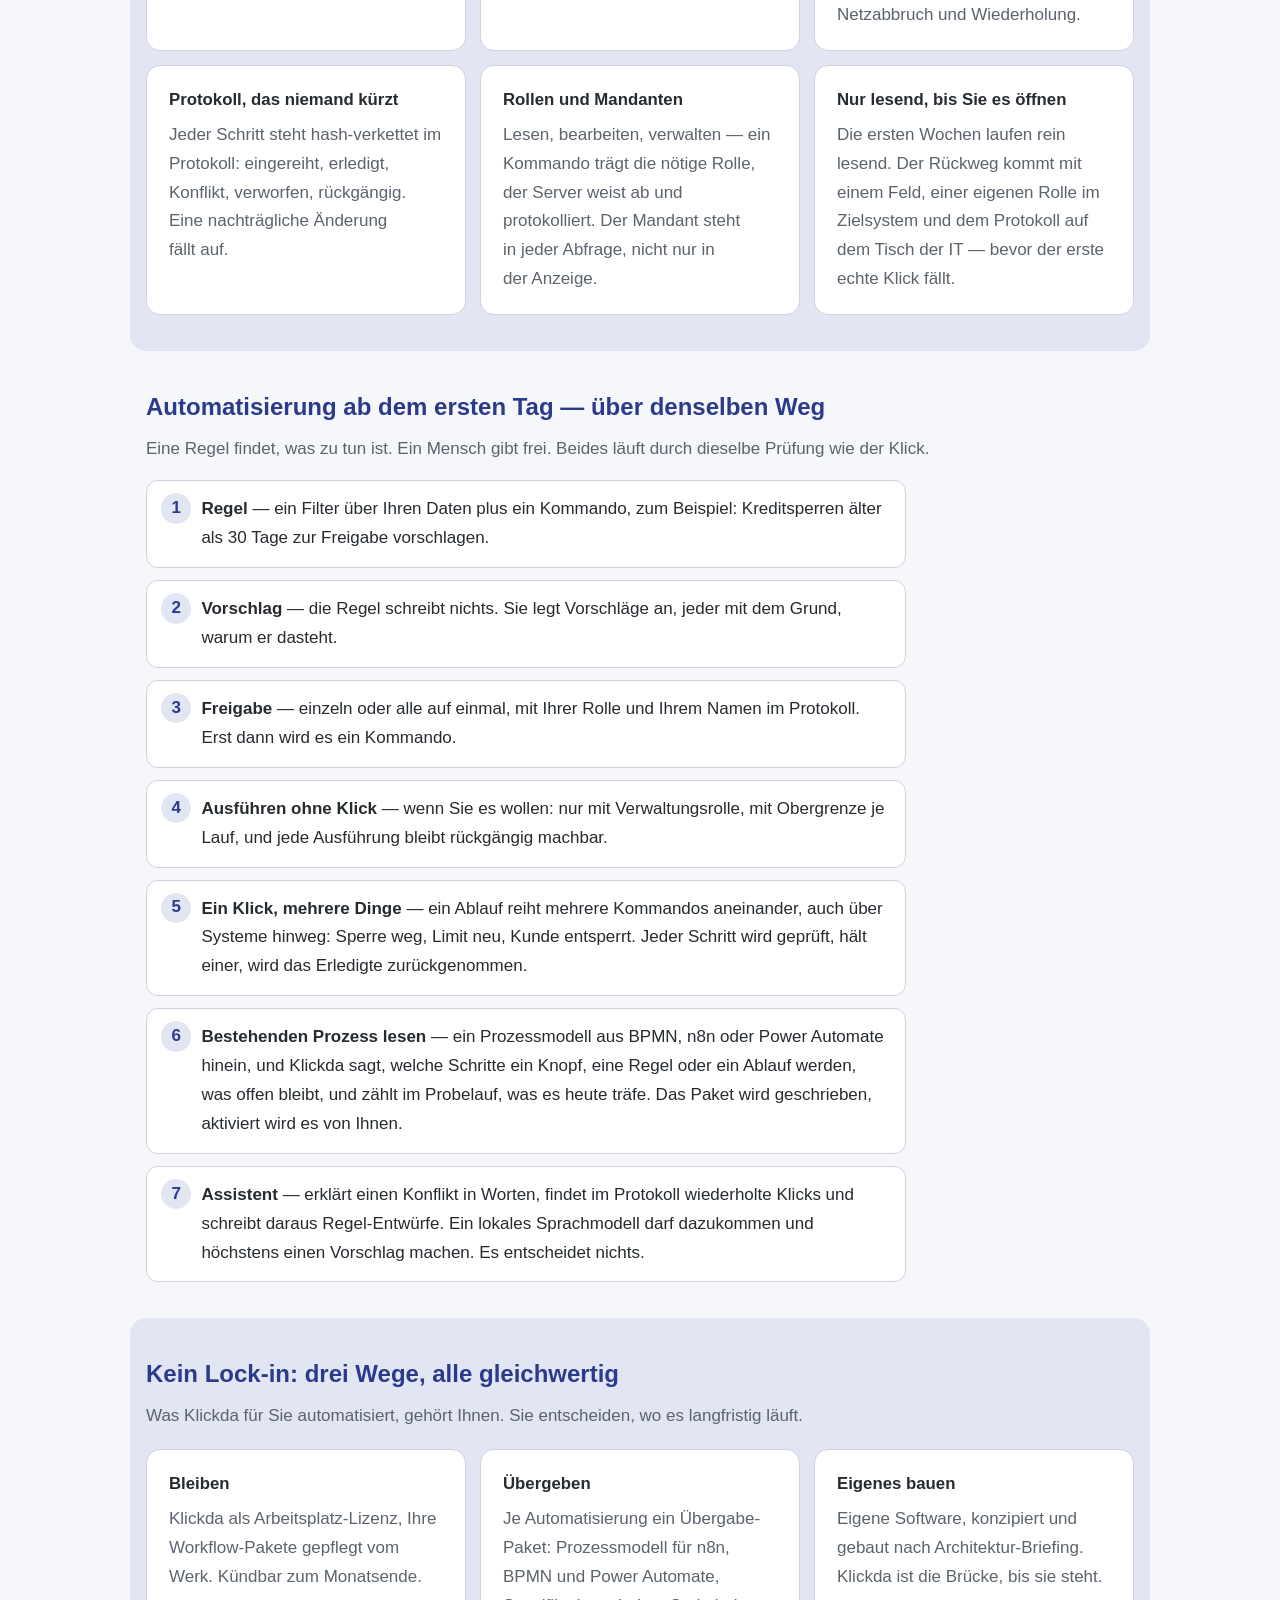
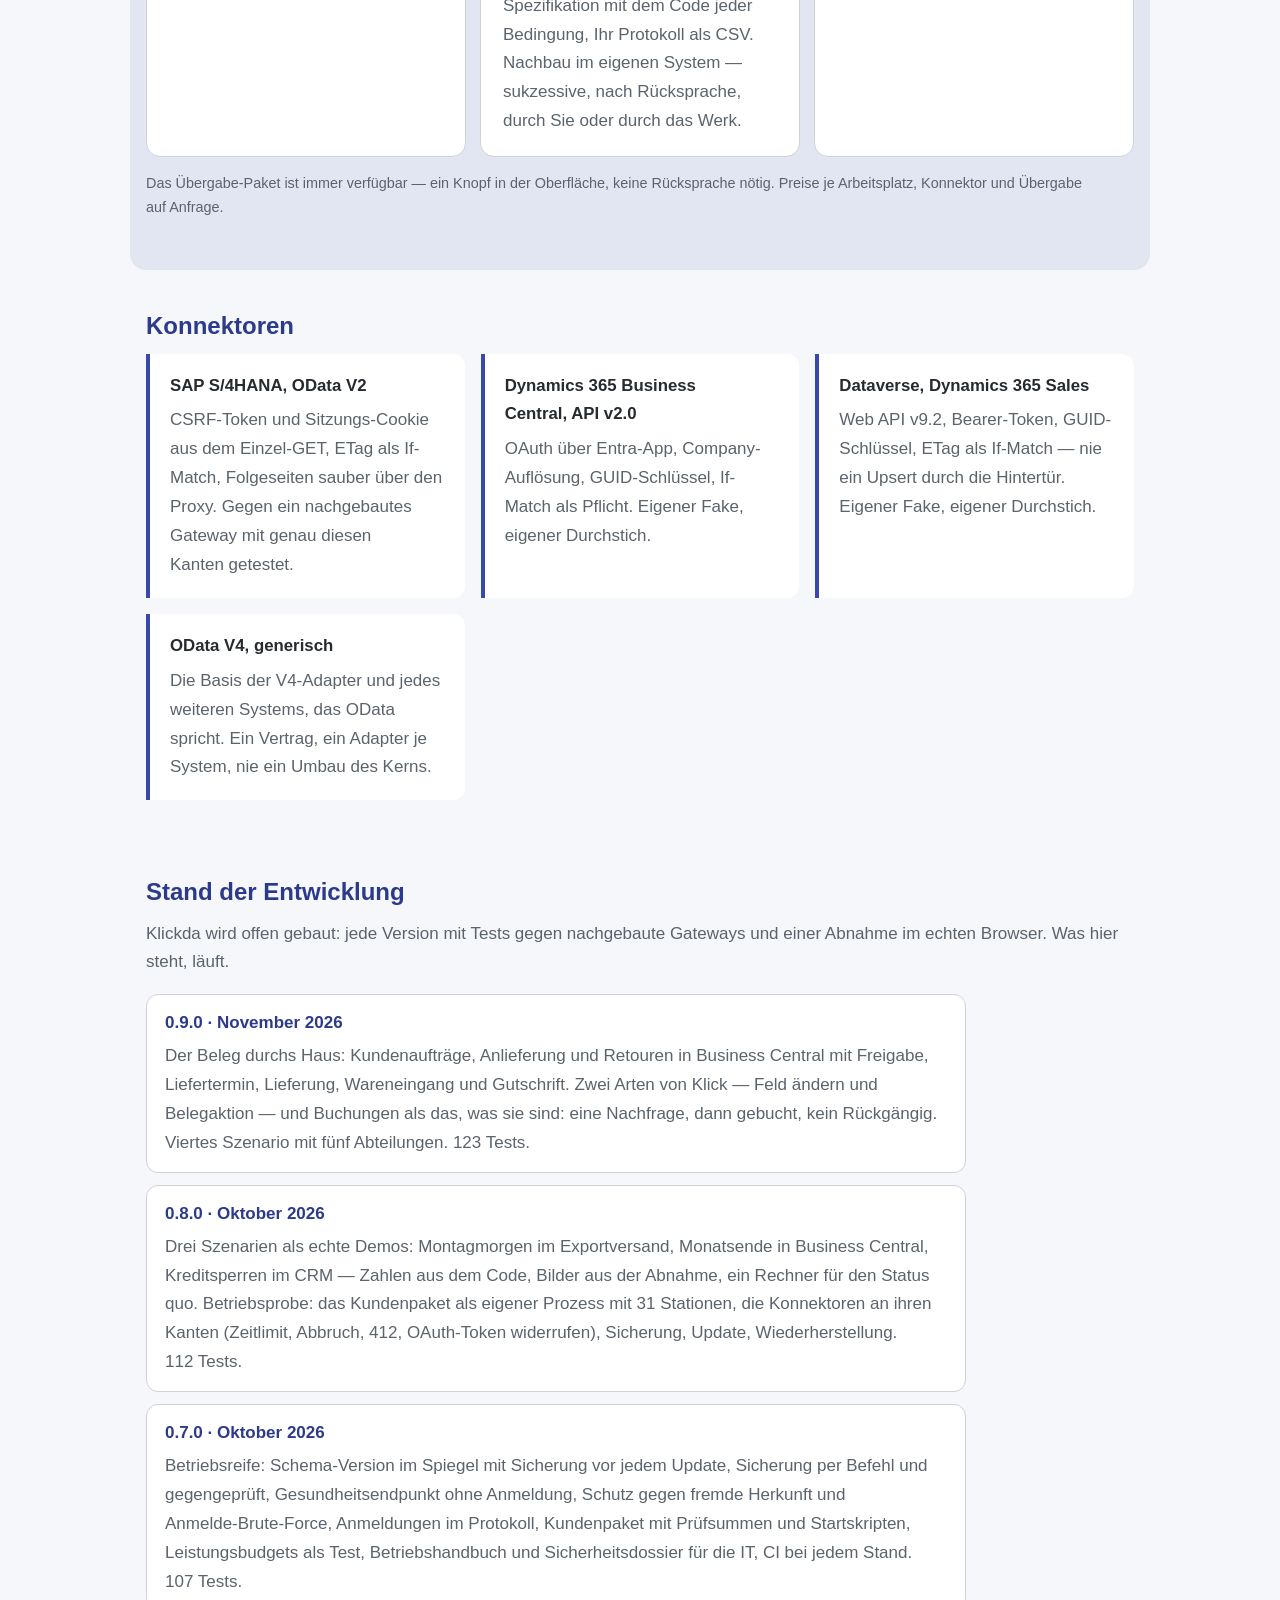
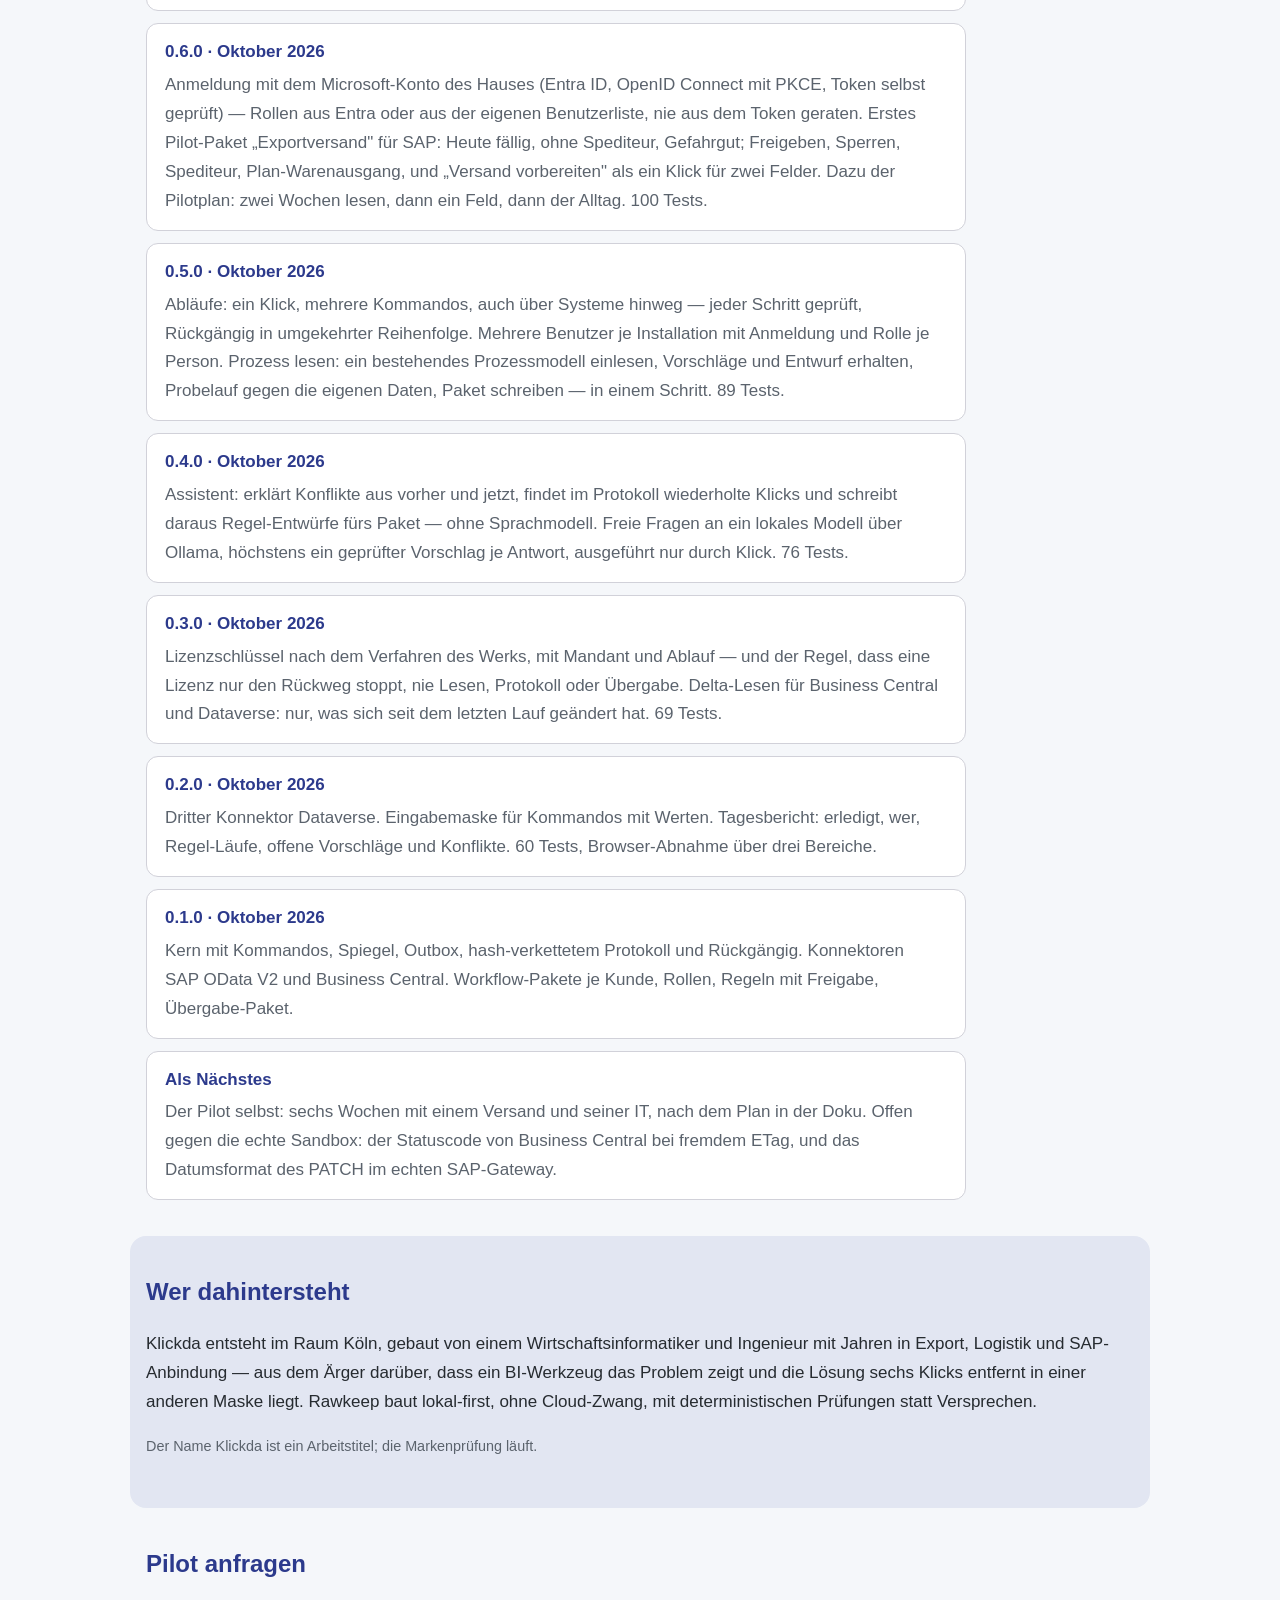
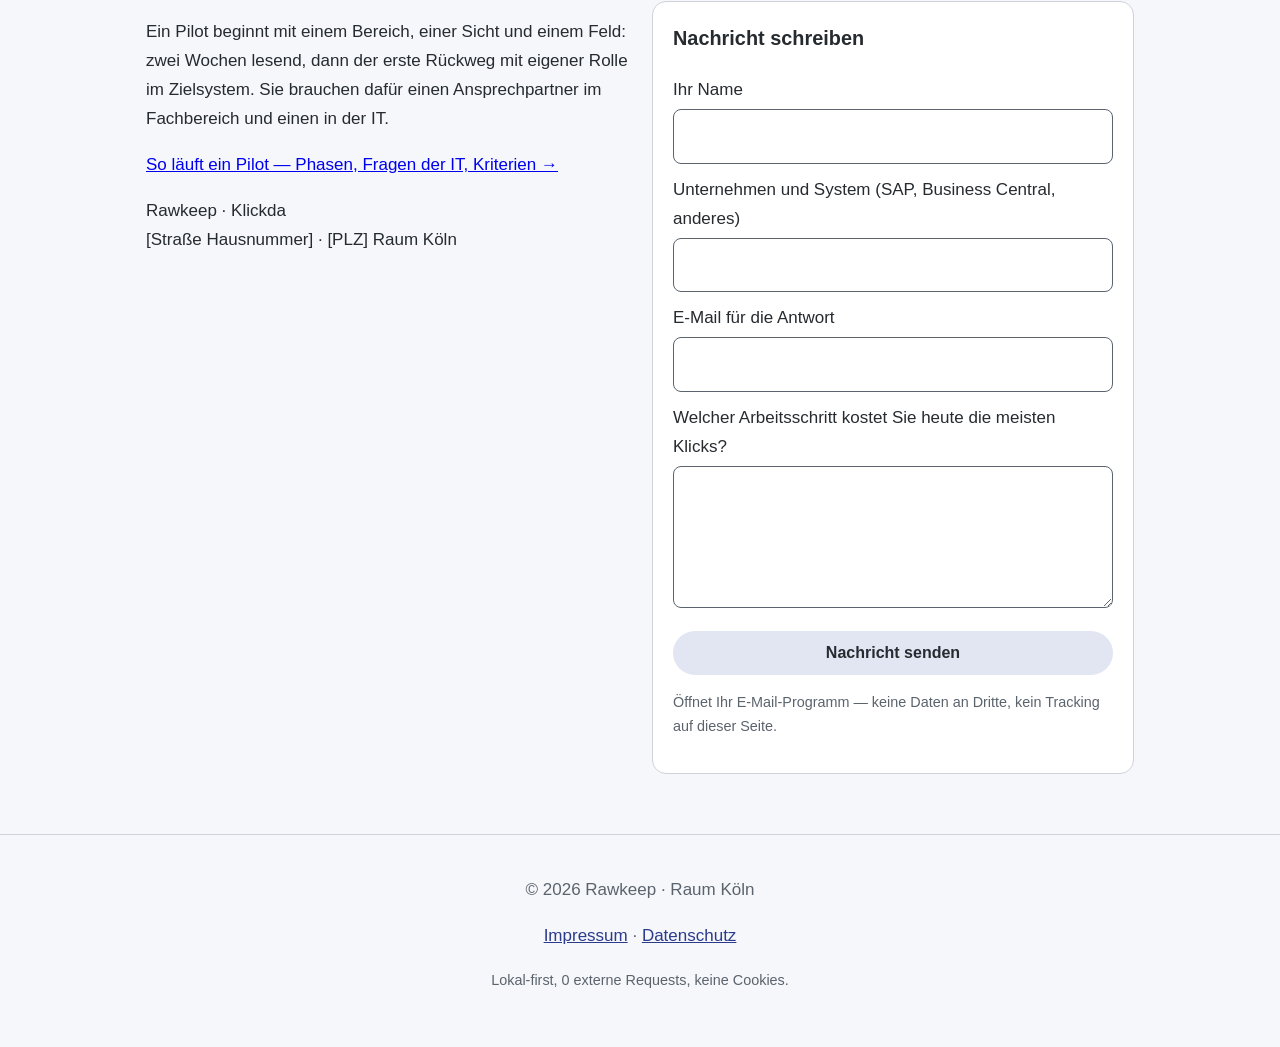
==== commit b7e3ab6c: "feat: Stand 0.9.0 — Belegdurchlauf als viertes Szenario Co-Authored-By: Claude Fable 5.1 <noreply@an" ====
--- a/index.html
+++ b/index.html
@@ -76,6 +76,7 @@
     <div class="karten">
       <article class="karte lift" data-reveal><h3>Montagmorgen im Versand</h3><p>38 Lieferungen heute fällig, 11 ohne Spediteur, 7 mit erledigter Haus-Sperre, der LKW kommt um 14:00. Achtzehn VL02N-Runden — oder zwölf Klicks.</p><p><a href="szenarien.html#montag-versand">Zur Lage →</a></p></article>
       <article class="karte lift" data-reveal data-delay="1"><h3>Monatsende in Business Central</h3><p>14 Debitoren gesperrt, 9 davon längst bezahlt. Die Regel findet sie, „Alle freigeben" erledigt sie — mit Namen im Protokoll.</p><p><a href="szenarien.html#monatsende-debitoren">Zur Lage →</a></p></article>
+      <article class="karte lift" data-reveal data-delay="2"><h3>Der Auftrag durchs Haus</h3><p>Vertrieb, Disposition, Versand, Wareneingang, Buchhaltung: 95 Belegvorgänge am Tag in Business Central. Freigeben, Termin, Liefern + Rechnung, Wareneingang buchen — je ein Klick, Buchungen mit einer Nachfrage.</p><p><a href="szenarien.html#belegdurchlauf">Zur Lage →</a></p></article>
       <article class="karte lift" data-reveal data-delay="2"><h3>Kreditsperren im CRM</h3><p>12 Konten gesperrt, 8 Limits genehmigt, zwei Masken je Konto. Mit Klickda ein Ablauf: Sperre weg, Limit neu, rückgängig als Ganzes.</p><p><a href="szenarien.html#kreditsperre-crm">Zur Lage →</a></p></article>
     </div>
   </section>
@@ -167,6 +168,7 @@
     <h2 data-reveal>Stand der Entwicklung</h2>
     <p class="abschnitt-intro" data-reveal>Klickda wird offen gebaut: jede Version mit Tests gegen nachgebaute Gateways und einer Abnahme im echten Browser. Was hier steht, läuft.</p>
     <dl class="stand" data-reveal>
+      <div><dt>0.9.0 · November 2026</dt><dd>Der Beleg durchs Haus: Kundenaufträge, Anlieferung und Retouren in Business Central mit Freigabe, Liefertermin, Lieferung, Wareneingang und Gutschrift. Zwei Arten von Klick — Feld ändern und Belegaktion — und Buchungen als das, was sie sind: eine Nachfrage, dann gebucht, kein Rückgängig. Viertes Szenario mit fünf Abteilungen. 123 Tests.</dd></div>
       <div><dt>0.8.0 · Oktober 2026</dt><dd>Drei Szenarien als echte Demos: Montagmorgen im Exportversand, Monatsende in Business Central, Kreditsperren im CRM — Zahlen aus dem Code, Bilder aus der Abnahme, ein Rechner für den Status quo. Betriebsprobe: das Kundenpaket als eigener Prozess mit 31 Stationen, die Konnektoren an ihren Kanten (Zeitlimit, Abbruch, 412, OAuth-Token widerrufen), Sicherung, Update, Wiederherstellung. 112 Tests.</dd></div>
       <div><dt>0.7.0 · Oktober 2026</dt><dd>Betriebsreife: Schema-Version im Spiegel mit Sicherung vor jedem Update, Sicherung per Befehl und gegengeprüft, Gesundheitsendpunkt ohne Anmeldung, Schutz gegen fremde Herkunft und Anmelde-Brute-Force, Anmeldungen im Protokoll, Kundenpaket mit Prüfsummen und Startskripten, Leistungsbudgets als Test, Betriebshandbuch und Sicherheitsdossier für die IT, CI bei jedem Stand. 107 Tests.</dd></div>
       <div><dt>0.6.0 · Oktober 2026</dt><dd>Anmeldung mit dem Microsoft-Konto des Hauses (Entra ID, OpenID Connect mit PKCE, Token selbst geprüft) — Rollen aus Entra oder aus der eigenen Benutzerliste, nie aus dem Token geraten. Erstes Pilot-Paket „Exportversand" für SAP: Heute fällig, ohne Spediteur, Gefahrgut; Freigeben, Sperren, Spediteur, Plan-Warenausgang, und „Versand vorbereiten" als ein Klick für zwei Felder. Dazu der Pilotplan: zwei Wochen lesen, dann ein Feld, dann der Alltag. 100 Tests.</dd></div>
